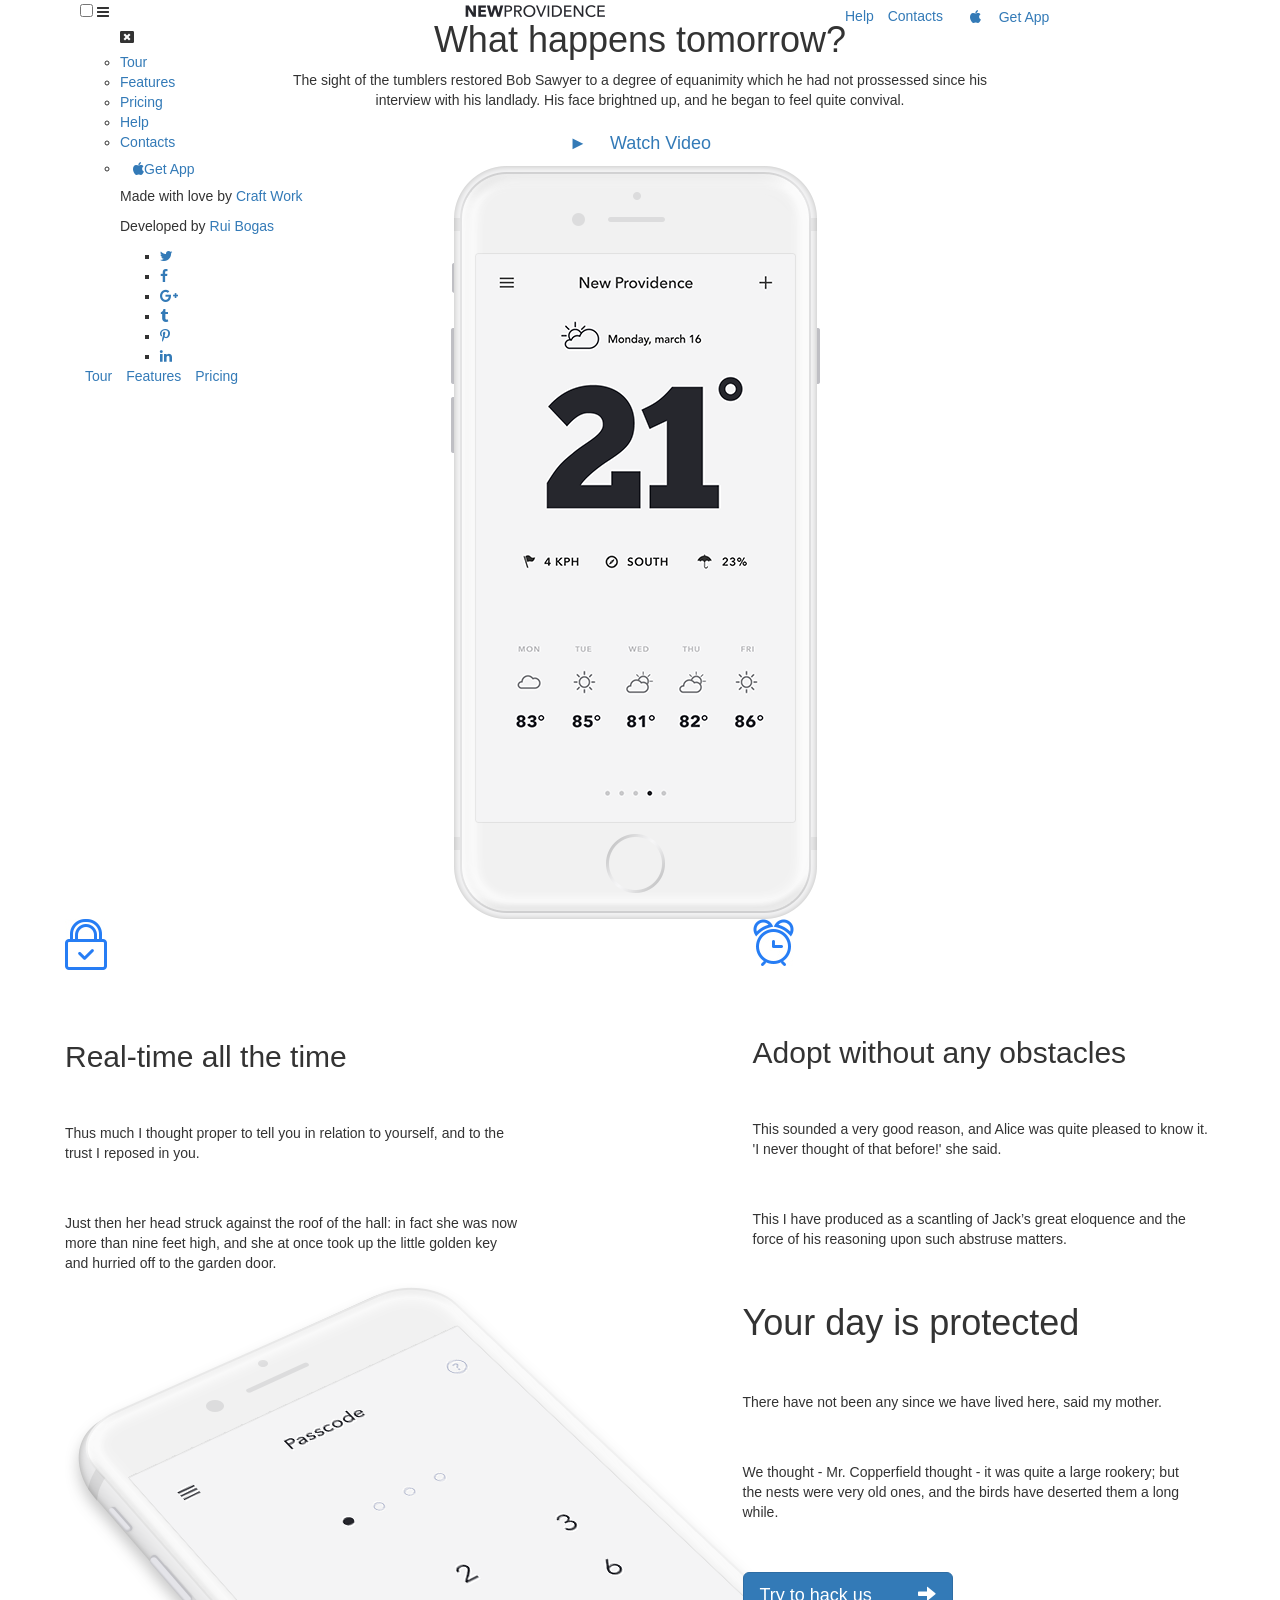
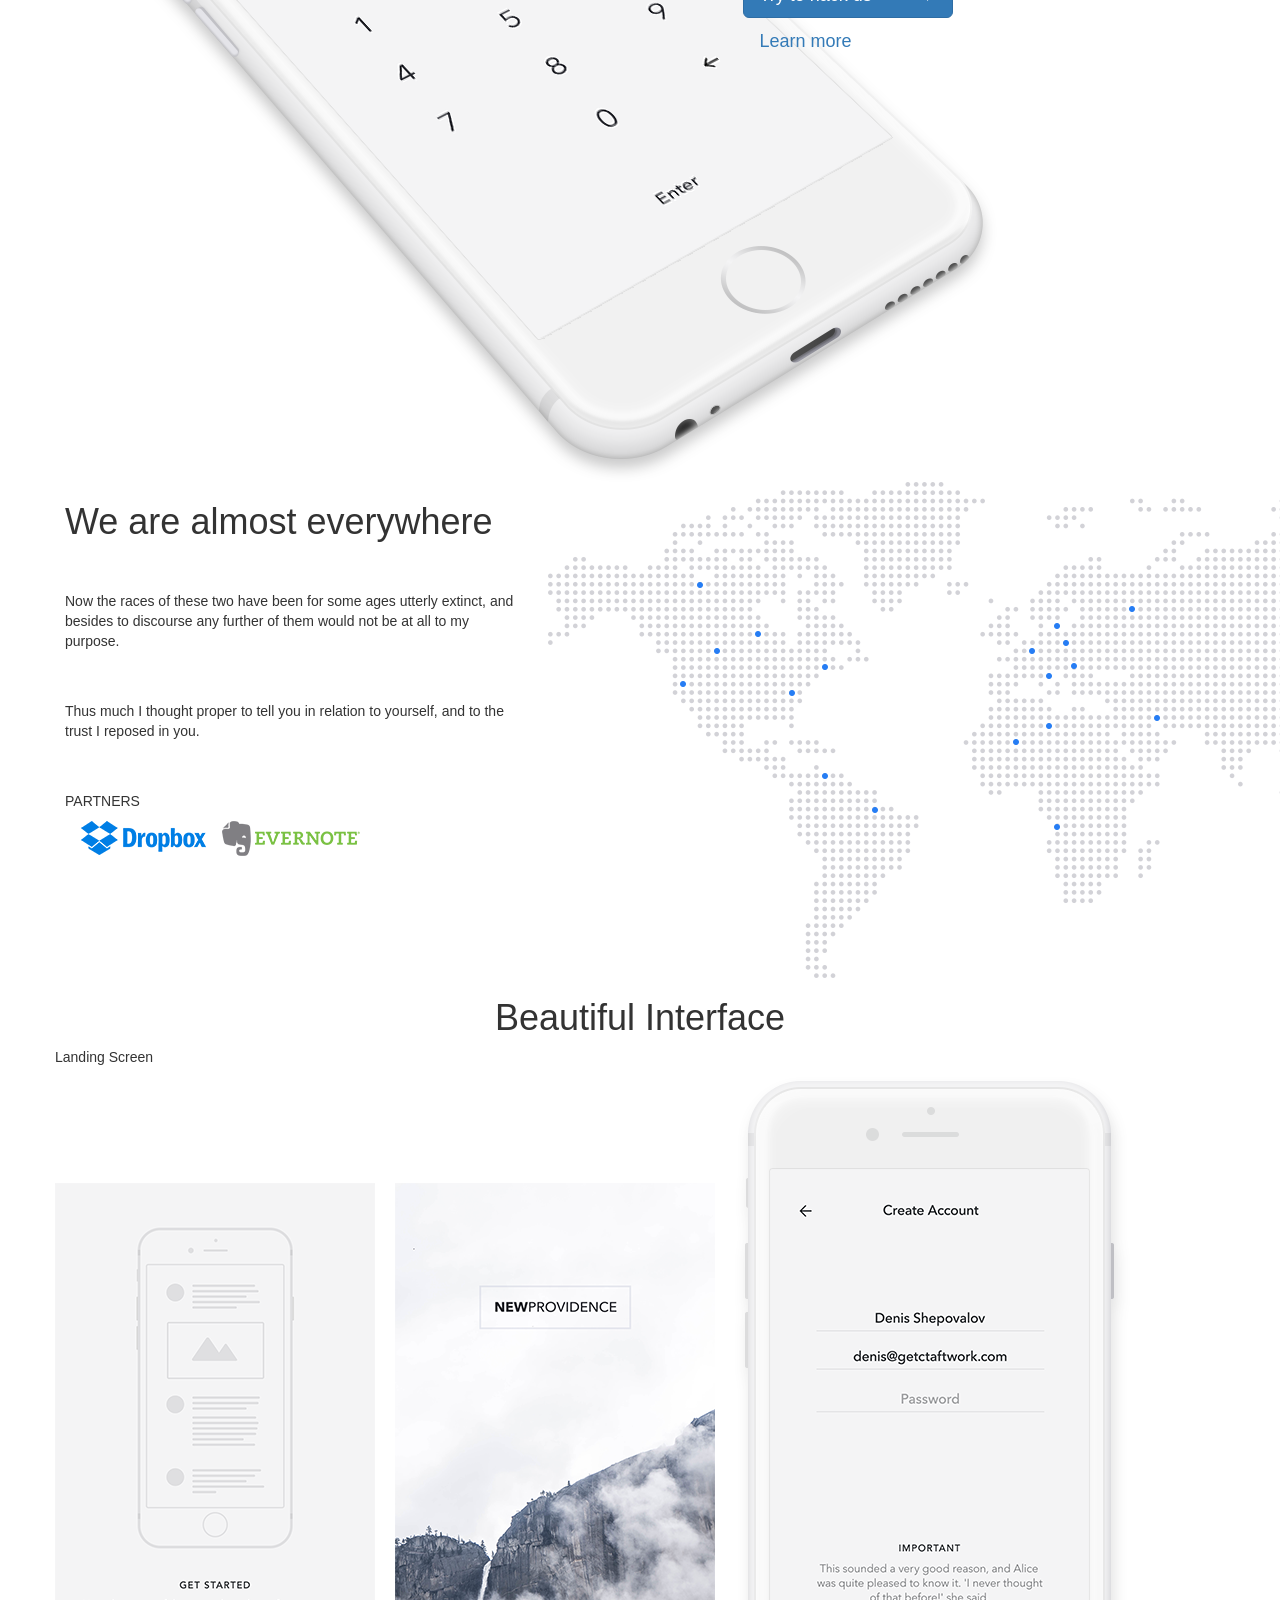
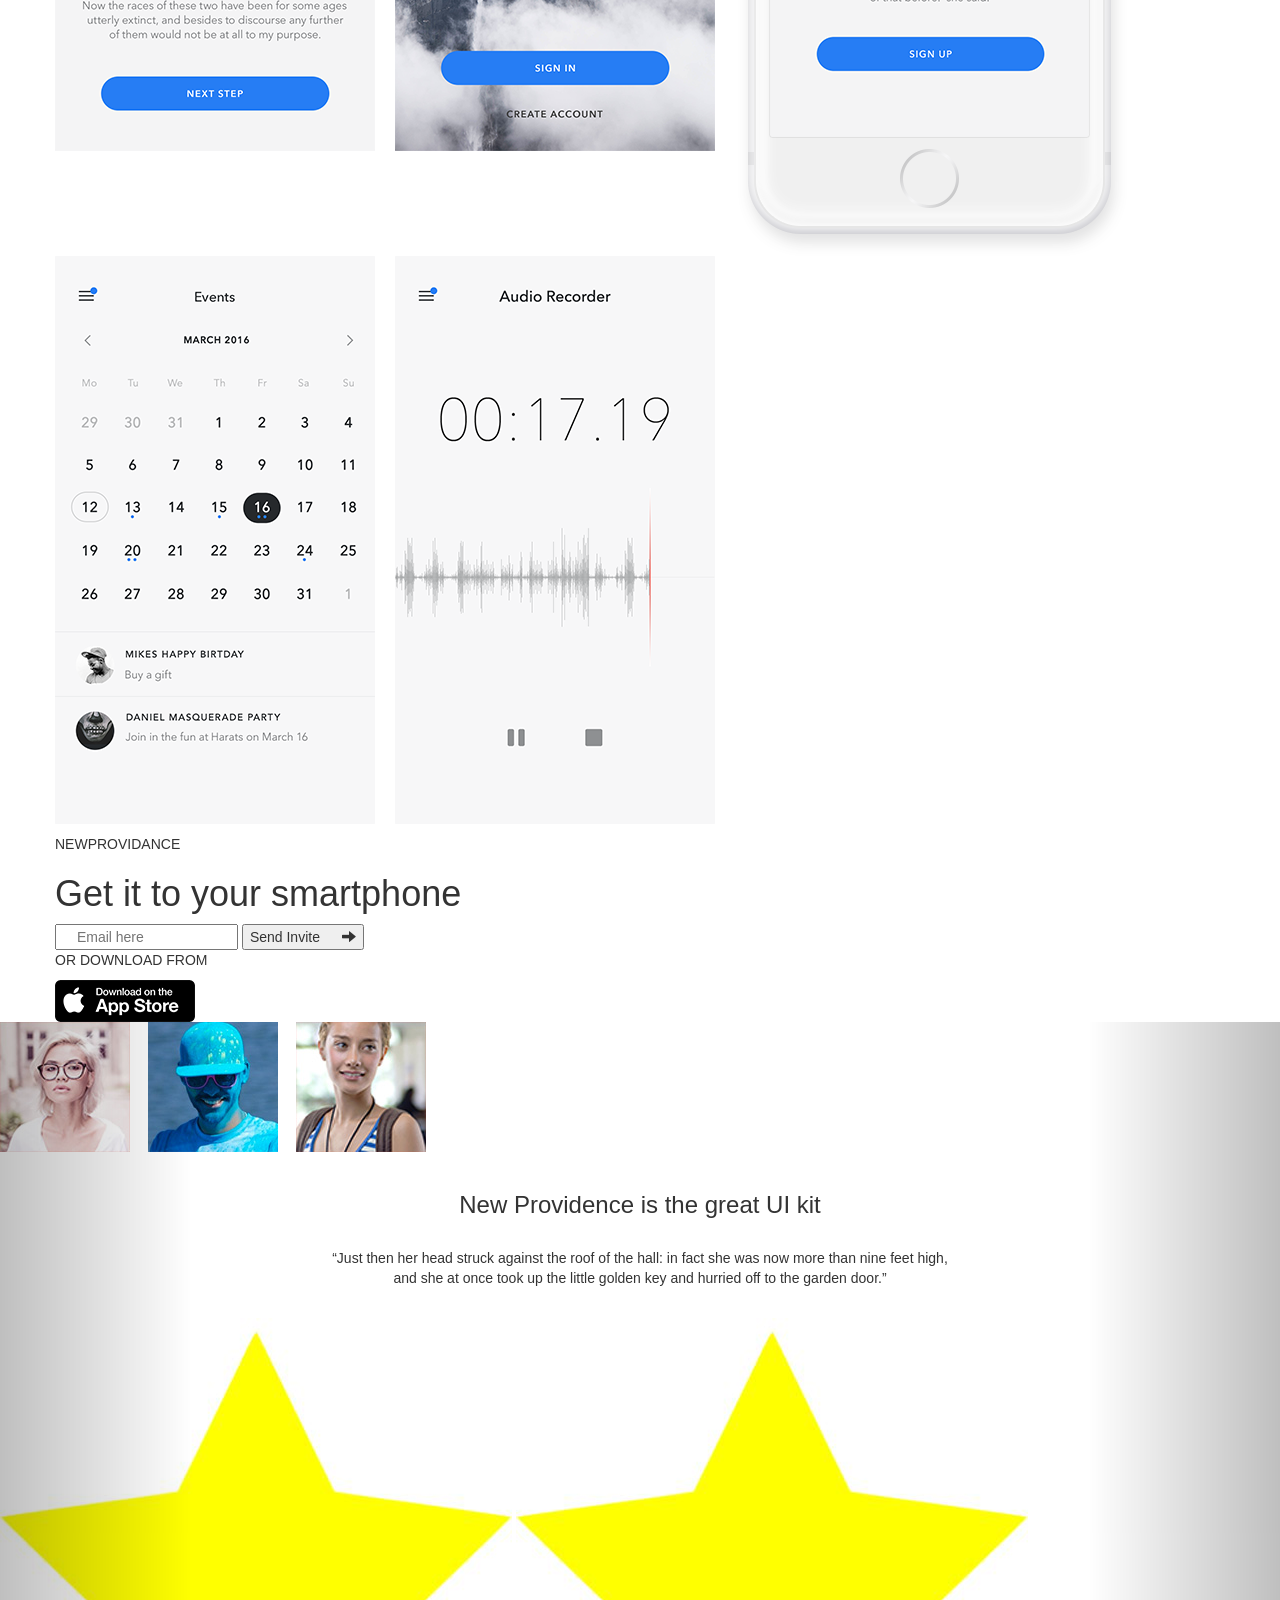
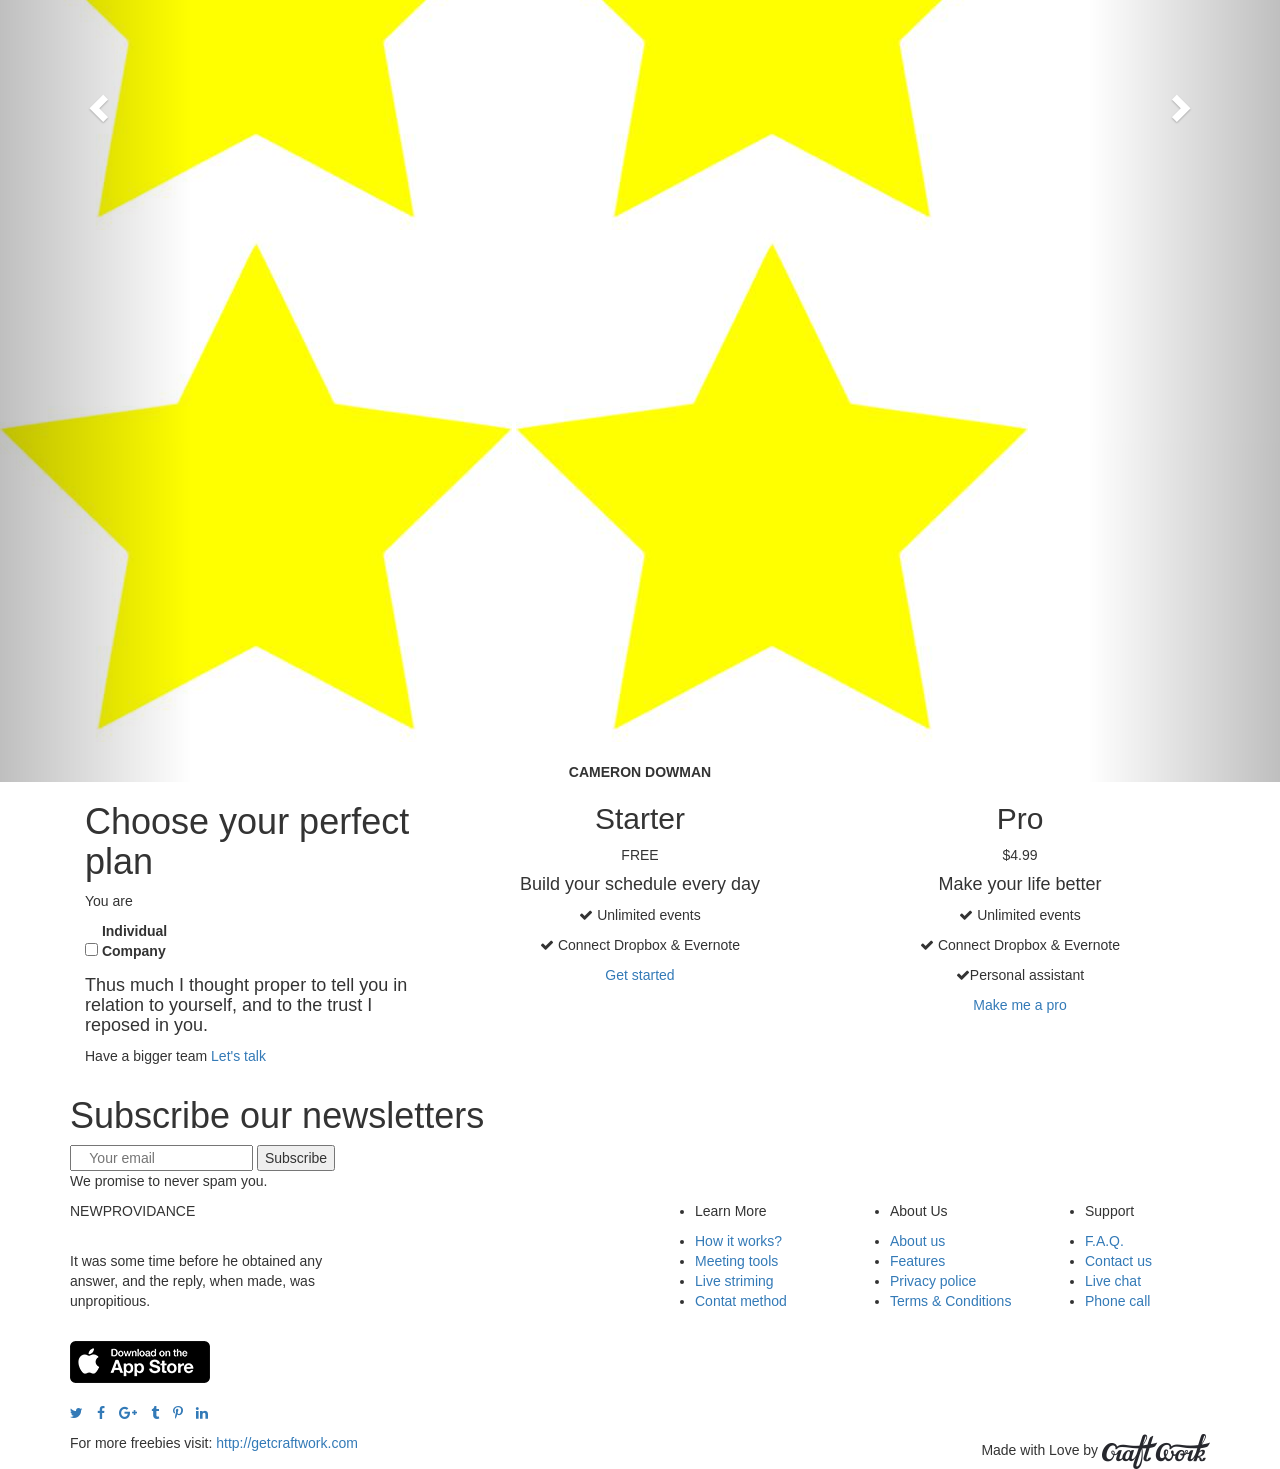
==== index.HTML @ b12efb8d "new" ====
<!DOCTYPE html>
<html lang="en">
  <head>
    <meta charset="utf-8">
    <meta http-equiv="X-UA-Compatible" content="IE=edge">
    <meta name="viewport" content="width=device-width, initial-scale=1">
    <script src="https://ajax.googleapis.com/ajax/libs/jquery/1.12.4/jquery.min.js"></script>
    <script src="js/bootstrap.min.js"></script>
    <title>New providance</title>
    <link rel="stylesheet" href="fonts\font-awesome-4.7.0\css\font-awesome.min.css">
    <link href="css/bootstrap.min.css" rel="stylesheet">
    <link rel="stylesheet" href="css/index.css">
    <link rel="stylesheet" href="css/animate.min.css">
    <script src="js/wow.min.js"></script>
    <script>new WOW().init();</script>
    <script type="text/javascript" src="http://ajax.googleapis.com/ajax/libs/jquery/1.7.2/jquery.min.js"></script>
    <script src="js/jquery.sticky.js"></script>
     <script>  $(window).scroll(function() {
if ($(this).scrollTop() > 1){  
    $('nav').addClass("sticky");
  }
  else{
    $('nav').removeClass("sticky");
  }
});</script>
  </head>
<style>
</style>
        
<body>

<nav class="navbar-fixed-top">
    <div class="container">
            <!-- Brand and toggle get grouped for better mobile display -->
        <div class="navbar-header">  
            <div type="button" class="navbar-toggle collapsed" data-toggle="collapse" data-target="#bs-example-navbar-collapse-1" aria-expanded="false">
                <div class="col-md-6" >                
                    <label class="btn-menu" for="hmt">
                        <i class="fa fa-bars" aria-hidden="true"></i>
                    </label>
                    <ul class="hidden-menu">
						<label class="btn-menu" for="hmt">
						<i class="fa fa-window-close" aria-hidden="true"></i>   
						</label>
                	</ul>
                    <a href="#" class="logo"><img src="images/logo.png" alt="New Providence"></a>
                </div>     
            </div>
        </div>

        <!-- Collect the nav links, forms, and other content for toggling -->
        <div class="collapse navbar-collapse" id="bs-example-navbar-collapse-1">
            <div class="col-xs-4" >
                <ul class="list-inline">
                <input type="checkbox" id="hmt" class="hidden-menu-ticker">
                <label class="btn-menu" for="hmt">
                    <i class="fa fa-bars" aria-hidden="true"></i>
                </label>
                <ul class="hidden-menu">
                    <label class="btn-menu" for="hmt">
                    <i class="fa fa-window-close" aria-hidden="true"></i>   
                    </label>
                
                          <li><a href="#">Tour</a></li>
                          <li><a href="#">Features</a></li>
                          <li><a href="#">Pricing</a></li>
                          <li><a href="#">Help</a></li>
                          <li><a href="#">Contacts</a></li>
                          <li><a href="#" class="btn btn-blue"><i class="fa fa-apple"></i>Get App</a></li>
                        

                        <div class="slide_out_menu_footer">
                          <div class="more-info">
                            <p>Made with love by <a href="http://getcraftwork.com">Craft Work</a></p>
                            <p>Developed by <a href="http://ruibogasdesign.net/">Rui Bogas</a>
                          </div>
                          <ul class="socials">
                            <li><a href="#"><i class="fa fa-twitter"></i></a></li>
                            <li><a href="#"><i class="fa fa-facebook"></i></a></li>
                            <li><a href="#"><i class="fa fa-google-plus"></i></a></li>
                            <li><a href="#"><i class="fa fa-tumblr"></i></a></li>
                            <li><a href="#"><i class="fa fa-pinterest-p"></i></a></li>
                            <li><a href="#"><i class="fa fa-linkedin"></i></a></li>
                          </ul>
                        </div>
                </ul>
            
                
                    <li> <a href="#" title="link">Tour</a></li>
                    <li> <a href="#" title="link">Features</a></li>
                    <li> <a href="#" title="link">Pricing</a></li>
                </ul>
            </div>
            <div class="col-xs-4" >
                <ul class="list-inline">
                <li><a href="#" class="logo"><img src="images/logo.png" alt="New Providence"></a></li>
            </ul>
            </div>
            <div class="col-xs-4" >
                <ul class="list-inline">
                    <li> <a href="#" title="link">Help</a></li>
                    <li> <a href="#" title="link">Contacts</a></li>
                    <li><a href="#" class="btn btn-blue center center"><i class="fa fa-apple"></i>&emsp; Get App</a></li>
                </ul>
            </div>
        </div>
    </div>
</nav>
    
<section id="section_1">
    <div class="container">
            <div class="col-md-8 col-md-offset-2 text-center">
                <div class="What wow fadeInUp" data-wow-delay="0.2s">
                    <h1>What happens tomorrow?</h1>
                </div>
                <div class="Sight wow fadeInUp" data-wow-delay="0.25s">
                    <p> The sight of the tumblers restored Bob Sawyer to a degree of equanimity which he had not prossessed since his interview with his landlady. His face brightned up, and he began to feel quite convival.</p>
                </div>
                <div class="button_1 wow fadeInUp" data-wow-delay="0.3s">
                    <a href="" class="btn btn-lg" > <span><i class="btn_1">&#9658;</i></span>&emsp; Watch Video</a>
                </div>
                <div class="col-md-12 list-inline text-center"><img src="images/header_iphone.png" alt="..." class="header_iphone wow fadeInUp"data-wow-delay="0.35s"></div>
            </div>
    </div>
</section>

<section id="section_2">
    <div class="container wow fadeInUp" data-wow-offset="200">
        <div class="row">
            <div class="col-md-5 list-inline text-left center">
                <p> <img src="images/Lock-Icon.jpg" alt="..." class="Lock-Icon"></p>
                <br><br>
                <h2>Real-time all the time</h2>
                <br><br>
                <p>Thus much I thought proper to tell you in relation to yourself, and to the trust I reposed in you.</p>
                <br><br>
                <p>Just then her head struck against the roof of the hall: in fact she was now more than nine feet high, and she at once took up the little golden key and hurried off to the garden door.</p>
            </div>
            <div class="col-md-1 list-inline center"></div>
            <div class ="col-md-5 list-inline text-left pull-right">
                <p> <img src="images/Clock-Icon.jpg" alt="..." class="Clock-Icon"></p>
                <br><br>
                <h2>Adopt without any obstacles</h2>
                <br><br>
                <p>This sounded a very good reason, and Alice was quite pleased to know it. 'I never thought of that before!' she said. </p>
                <br><br>
                <p>This I have produced as a scantling of Jack’s great eloquence and the force of his reasoning upon such abstruse matters.</p>
            </div>
        </div>
    </div>
 </section>               
                
<section id="section_3">
    <div class="container">
        <div class="row">
            <div class="col-md-7 list-inline text-left center"><img src="images/iphone-feature.png" alt="..." class="iphone-feature wow fadeInLeft" data-wow-delay="0.1s" data-wow-offset="500"></div>
            <div class="col-md-5 list-inline text-left center">
                <div class="iphone-feature_wrap">
                    <h1>Your day is protected</h1>
                    <br><br>
                    <p>There have not been any since we have lived here, said my mother.</p>
                    <br><br>
                    <p>We thought - Mr. Copperfield thought - it was quite a large rookery; but the nests were very old ones, and the birds have deserted them a long while.</p>
                    <br><br>
                    <div class="button_2">
                    <a href="" class="btn btn-primary btn-lg" > Try to hack us &emsp;&emsp; <span><i class="glyphicon glyphicon-arrow-right"></i></span></a>   
                    </div>
                    <div class="button_3">
                    <a href="" class="btn btn-lg center center">Learn more</a>   
                    </div>
                </div>
            </div>
        </div>
    </div>
</section>

<section id="section_4">
    <div class="container"> 
        <div class="row">
            <div class="col-md-5 list-inline text-left center">
                <div class="map-feature_wrap">
                    <h1>We are almost everywhere</h1>
                    <br><br>
                    <p>Now the races of these two have been for some ages utterly extinct, and besides to discourse any further of them would not be at all to my purpose. </p>
                    <br><br>
                    <p>Thus much I thought proper to tell you in relation to yourself, and to the trust I reposed in you.</p>
                    <br><br>
                    <div id="PARTNERS"><p>PARTNERS</p>
                        <div class="col-md-4 list-inline "><img src="images/dropbox.png" alt="..." class="dropbox"></div>
                        <div class="col-md-4 list-inline "><img src="images/evernote.png" alt="..." class="evernote"></div>
                    </div>
                </div>
            </div>
            <div class="col-md-7 list-inline">
                <img src="images/map.png" alt="..." class="map wow fadeInRight" data-wow-delay="0.1s" data-wow-offset="300">
            </div>
        </div>
     </div>   
</section> 

<section id="section_5">
    <div class="container">
        <div class="row">
        <div class="iphone-screens">
            <div class="row">
                <div class="col-md-12 text-center"><h1><span id="Beautiful_Interface">Beautiful Interface</span></h1></div>
            </div>
            <div id="line"></div>
            <p id="Landing_Screen">Landing Screen</p>
        </div>    
        <div class="image-list wow fadeIn">
            <ul class="list-inline pull center">
                <li><img src="images/interface/img-1.png" alt="..." class="img-1"><li>
                <li><img src="images/interface/img-2.png" alt="..." class="img-2"><li>
                <li><img src="images/interface/main-img.png" alt="..." class="main-img"><li>
                <li><img src="images/interface/img-3.png" alt="..." class="img-3"><li>
                <li><img src="images/interface/img-4.png" alt="..." class="img-4"><li>
           </ul>
        </div>    
        <div class="Ready_to_buy">
            <div><p><span id="NEW">NEW</span>PROVIDANCE</p></div>
            <div><h1>Get it to your smartphone</h1></div>
            <div class="button_6"> 
                <form action="">
                    <input type="email" class="button_4" placeholder="&emsp; Email here">
                    <button type="submit" class="button_5">Send Invite &emsp; <i class="glyphicon glyphicon-arrow-right"></i></button>
                </form>
            </div>
        </div>
        <div class="Ready_to_buy_2">
            <div><p><span id="OR_DOWNLOAD_FROM">OR DOWNLOAD FROM</span></p></div>
            <div class="app-store-download">
                <a href="" ><img src="images/app-store-download.png" alt="..."></a>
            </div>
        </div>
        </div>
    </div>
</section>
 
<section id="section_6">

    <!-- Карусель -->
<div id="myCarousel" class="carousel" data-interval="3000" data-ride="carousel">
  <!-- Слайды карусели -->
  <div class="carousel-inner">
    <!-- Слайды создаются с помощью контейнера с классом item, внутри которого помещается содержимое слайда -->
    <div class="item">
        <div class="carousel-img">
        <img src="images/user1.jpg" alt="..." class="round">&emsp;
        <img src="images/user2.jpg" alt="..." class="semi">&emsp;
        <img src="images/user3.jpg" alt="..." class="semi"> &emsp;     
        </div><br>
        
         <div class="row">
              <div class="col-md-3"></div>
              <div class="col-md-6 text-center"><h3>New Providence is the great UI kit</h3></div>
              <div class="col-md-3"></div>
        </div><br>
        <div class="row">
              <div class="col-md-3"></div>
              <div class="col-md-6 text-center"><p>“Just then her head struck against the roof of the hall: in fact she was now more than nine feet high, and she at once took up the little golden key and hurried off to the garden door.”</p></div>
            <div class="col-md-3"></div>
      </div><br>
        <div class="rating-wrapper">
    <img src="images/star.jpg" alt="..." class="star">
   <img src="images/star.jpg" alt="..." class="star">
    <img src="images/star.jpg" alt="..." class="star">
      </div><br>
         <div class="row">
              <div class="col-md-3"></div>
              <div class="col-md-6 text-center"><b>ELIZABET TEYLOR</b></div>
            <div class="col-md-3"></div>
</div>
    </div>    
    
    <!-- Слайд №2 -->
   <div class="item active">
        <div class="carousel-img">
        <img src="images/user1.jpg" alt="..." class="semi" >&emsp;
        <img src="images/user2.jpg" alt="..." class="round">&emsp;
        <img src="images/user3.jpg" alt="..." class="semi">&emsp;
        </div><br>
         <div class="row">
              <div class="col-md-3"></div>
              <div class="col-md-6 text-center"><h3>New Providence is the great UI kit</h3></div>
              <div class="col-md-3"></div>
        </div><br>
        <div class="row">
              <div class="col-md-3"></div>
              <div class="col-md-6 text-center"><p>“Just then her head struck against the roof of the hall: in fact she was now more than nine feet high, and she at once took up the little golden key and hurried off to the garden door.”</p></div>
            <div class="col-md-3"></div>
       </div><br>
    
<div class="rating-wrapper">
    <img src="images/star.jpg" alt="..." class="star">
   <img src="images/star.jpg" alt="..." class="star">
    <img src="images/star.jpg" alt="..." class="star">
    <img src="images/star.jpg" alt="..." class="star">
    </div><br>
       <div class="row">
              <div class="col-md-3"></div>
              <div class="col-md-6 text-center"><b>CAMERON DOWMAN</b></div>
            <div class="col-md-3"></div>
</div>
    </div>    
       
       <!-- Слайд №3 -->
    <div class="item">
        <div class="carousel-img">
        <img src="images/user1.jpg" alt="..." class="semi"> &emsp;  
        <img src="images/user2.jpg" alt="..." class="semi">&emsp;
        <img src="images/user3.jpg" alt="..." class="round">&emsp;
        </div><br>
         <div class="row">
              <div class="col-md-3"></div>
              <div class="col-md-6 text-center"><h3>New Providence is the great UI kit</h3></div>
              <div class="col-md-3"></div>
        </div><br>
        <div class="row">
              <div class="col-md-3"></div>
              <div class="col-md-6 text-center"><p>“Just then her head struck against the roof of the hall: in fact she was now more than nine feet high, and she at once took up the little golden key and hurried off to the garden door.”</p></div>
            <div class="col-md-3"></div>
      </div><br>
        <div class="rating-wrapper">
    <img src="images/star.jpg" alt="..." class="star">
    <img src="images/star.jpg" alt="..." class="star">
    <img src="images/star.jpg" alt="..." class="star">
    <img src="images/star.jpg" alt="..." class="star">
    <img src="images/star.jpg" alt="..." class="star">
     </div><br>
        <div class="row">
              <div class="col-md-3"></div>
              <div class="col-md-6 text-center"><b>VALENTINA SEMERENKO</b></div>
            <div class="col-md-3"></div>
</div>
    </div>    
  
	   
      <!-- Система навигации для карусели, с помощью которой осуществляется переход на предыдущий и следующий слайд -->
      <!-- Кнопка, переход на предыдущий слайд с помощью атрибута data-slide="prev" -->
   <a class="left carousel-control" href="#myCarousel" role="button" data-slide="prev"><span class="glyphicon glyphicon-chevron-left" aria hidden="true"></span></a>
<a class="right carousel-control" href="#myCarousel" role="button" data-slide="next"><span class="glyphicon glyphicon-chevron-right" aria-hidden="true"></span></a>
</div>
    
        </div> 
    </section>

<section id="section_7">
    <div class="container">
        <div class="col-md-4 text-left">
            <div class="Choose">
                <h1>Choose your perfect plan</h1>
            </div>
            <p>You are</p>   
            <div class="vsepole">            
                <input type="checkbox" id="payt2"/>
                <label for="payt2">
                    <div class="Individual">Individual</div>
                    <div class="Company">Company</div>
                </label>
            </div>
            <div class="Thus">
                <h4>Thus much I thought proper to tell you in relation to yourself, and to the trust I reposed in you.</h4>
            </div>
                <p>Have a bigger team <a href="http://getcraftwork.com"><span id="talk">Let's talk</span></a></p> 
            
        </div>
        <div class="col-md-4 text-center">
            <div class="Starter ">
                <h2>Starter</h2>
                <div class="button_free"><p>FREE</p></div>
                <div class="Build"><h4>Build your schedule every day</h4></div>
                <div class="Events">
                    <p ><span class="lock"><i class="fa fa-check" aria-hidden="true"></i></span>   Unlimited events</p>
                    <p ><span class="lock"><i class="fa fa-check" aria-hidden="true"></i></span>  Connect Dropbox & Evernote</p>
                </div>
                <div class="btn_starter">
                   <a href="" class="btn_starter">Get started</a>
                </div>
            </div>
        </div>
        <div class="col-md-4 text-center">
            <div class="Pro">
                <h2>Pro</h2>
                <div class="button_free"><p>$4.99</p></div>
                <div class="Build"><h4>Make your life better</h4></div>
                <div class="Events">
                    <p ><span class="lock"><i class="fa fa-check" aria-hidden="true"></i></span>   Unlimited events</p>
                    <p ><span class="lock"><i class="fa fa-check" aria-hidden="true"></i></span>  Connect Dropbox & Evernote</p>
                    <p ><span class="lock"><i class="fa fa-check" aria-hidden="true"></i></span>Personal assistant</p>
                 </div>
                <div class="btn_starter">
                    <a href="" class="btn_starter">Make me a pro</a>
                </div>
            </div>
        </div>       
            </div> 
                                   
</section>
    
<section id="section_8">
    <div class="container">
           <div class="Subscribe">
                <h1>Subscribe our newsletters</h1>
            <div class="button_6"> 
                 <form action="">
                        <input type="email" class="button_4" placeholder="    Your email">
                        <button type="submit" class="button_5">Subscribe</button>
                     <div><p>We promise to never spam you.</p></div>
                 </form>
            </div>

            </div>
    </div>
</section>
    
<footer class="footer">
    <div class="container">
        <div class="container_footer_1">
            <div class="row">
                <div class="col-md-3 text-left">
                        <div><p><span id="NEW">NEW</span>PROVIDANCE</p></div><br>
                        <div><p>It was some time before he obtained any answer, and the reply, when made, was unpropitious.</p></div><br>
                        <div class="app-store-download_2">
                        <a href="" ><img src="images/app-store-download.png" alt="..."></a></div><br>
                    <ul class="list-inline">
                        <li><a href="https://twitter.com/?lang=uk"><i class="fa fa-twitter"></i></a></li>
                        <li><a href="https://uk-ua.facebook.com/login/"><i class="fa fa-facebook"></i></a></li>
                        <li><a href="https://plus.google.com/collections/featured?hl=uk"><i class="fa fa-google-plus"></i></a></li>
                        <li><a href="https://www.tumblr.com/login"><i class="fa fa-tumblr"></i></a></li>
                        <li><a href="https://ru.pinterest.com/"><i class="fa fa-pinterest-p"></i></a></li>
                        <li><a href="https://www.linkedin.com/"><i class="fa fa-linkedin"></i></a></li>
                    </ul>
                </div>
                <div class="col-md-3"> 
                </div>
                <div class="col-md-2">
                     <ul>
                        <li><p class="title">Learn More</p></li>
                        <li><a href="#">How it works?</a></li>
                        <li><a href="#">Meeting tools</a></li>
                        <li><a href="#">Live striming</a></li>
                        <li><a href="#">Contat method</a></li>
                      </ul>
                </div>
                    <div class="col-md-2"> 
                     <ul>
                        <li><p class="title">About Us</p></li>
                        <li><a href="#">About us</a></li>
                        <li><a href="#">Features</a></li>
                        <li><a href="#">Privacy police</a></li>
                        <li><a href="#">Terms & Conditions</a></li>
                      </ul>
                    </div>
                <div class="col-md-2"> 
                    <ul>
                        <li><p class="title">Support</p></li>
                        <li><a href="#">F.A.Q.</a></li>
                        <li><a href="#">Contact us</a></li>
                        <li><a href="#">Live chat</a></li>
                        <li><a href="#">Phone call</a></li>
                    </ul>
                </div>
                   
            </div>
        </div>
        </div>
    <div class="container">
        <div class="container_footer">
            <div class="row">
                    <div class="col-md-6 text-left">
                        <div class="more-info">
                            For more freebies visit: <a href="http://getcraftwork.com">http://getcraftwork.com</a>
                        </div>
                    </div>
            <div class="col-md-6 text-right">
                <div class="made-by">Made with Love by <a href="http://getcraftwork.com" target="_blank"><img src="images/craftwork.png" alt=""></a></div>
            </div>
            </div>
        </div>
   </div>
</footer>
</body>
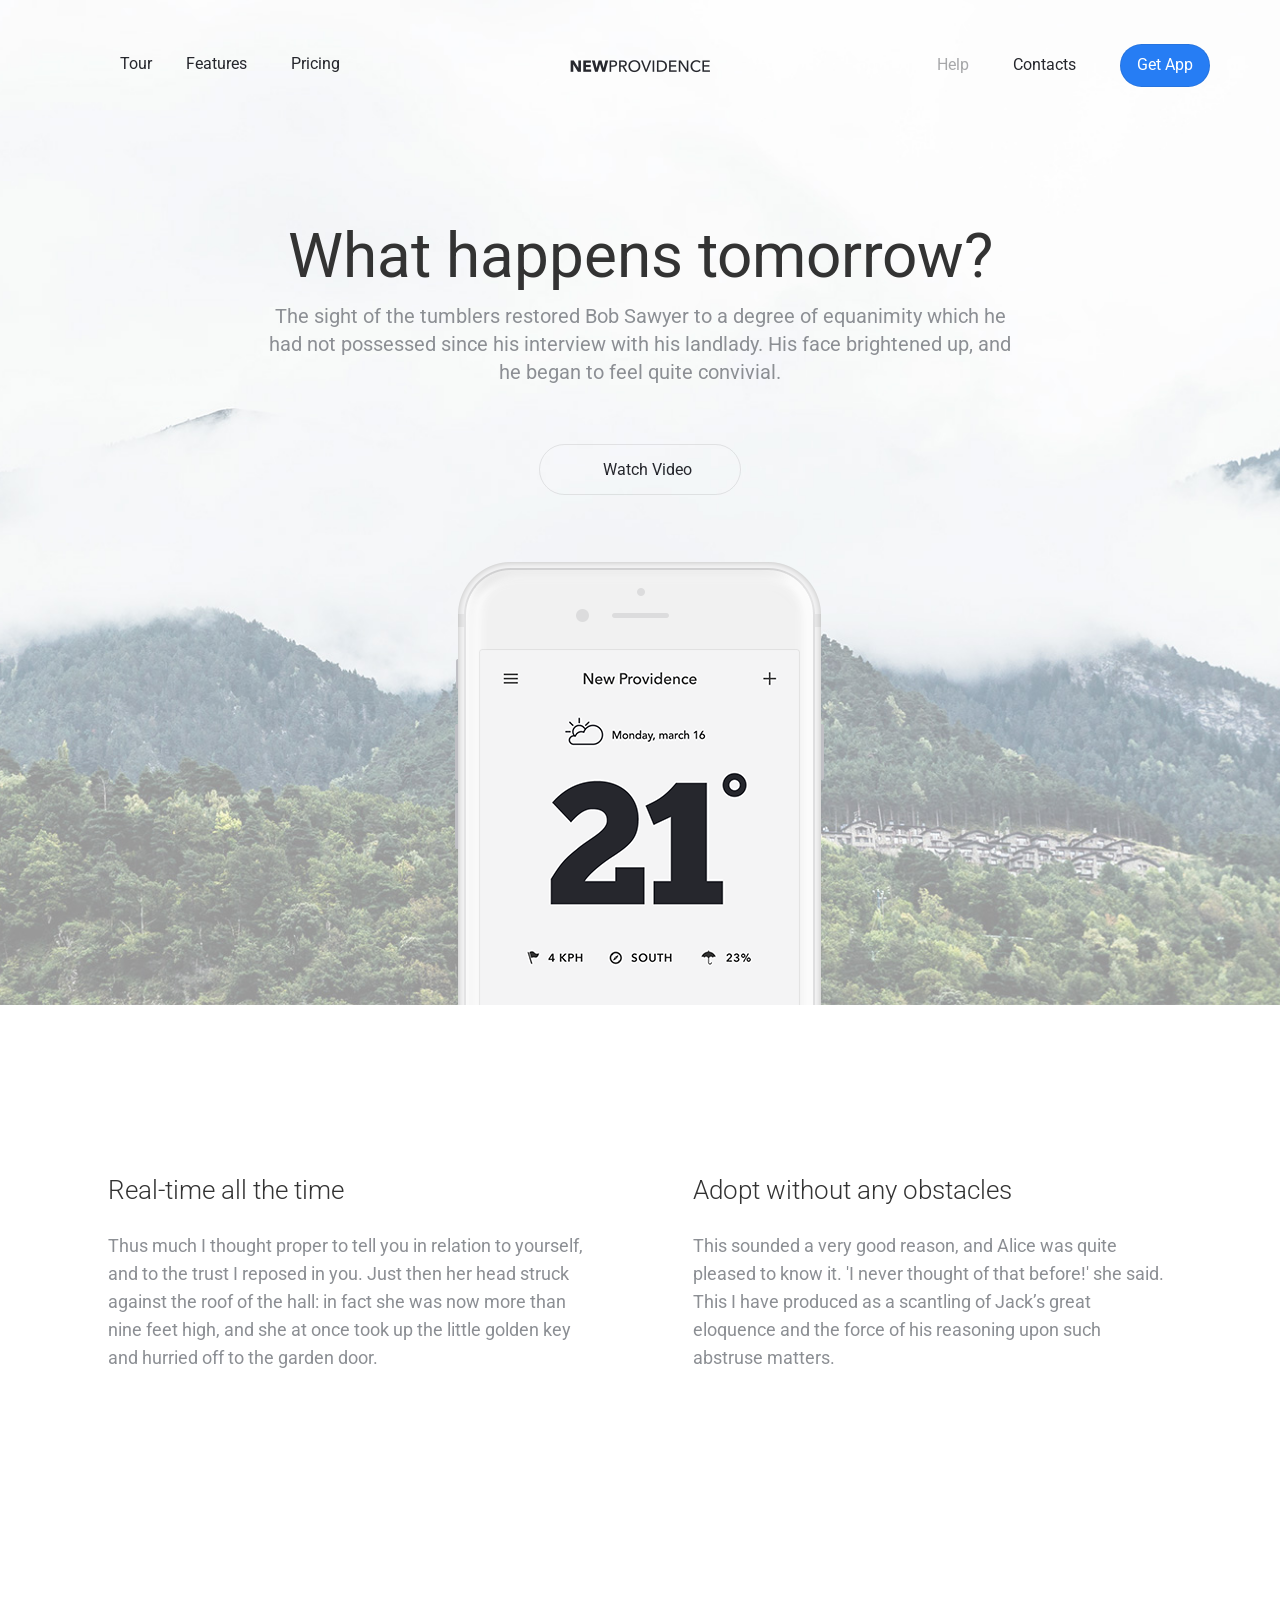
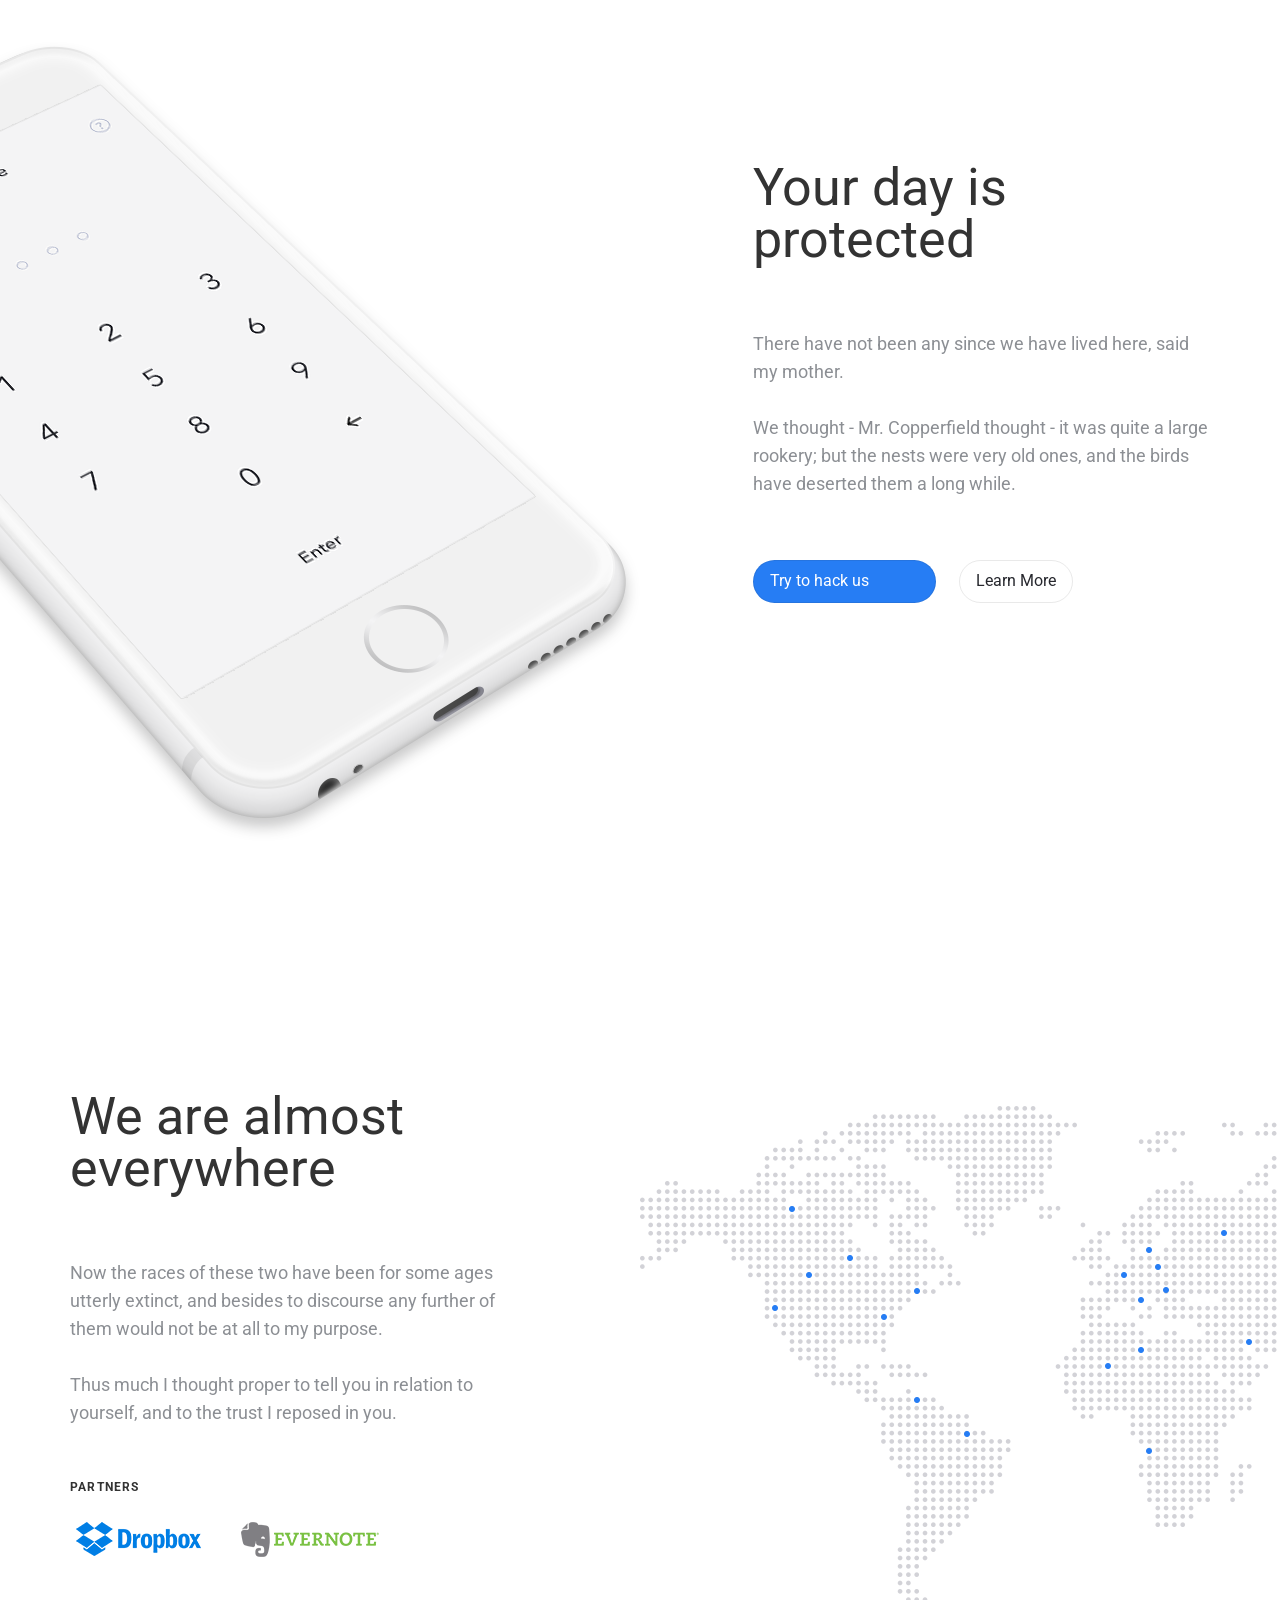
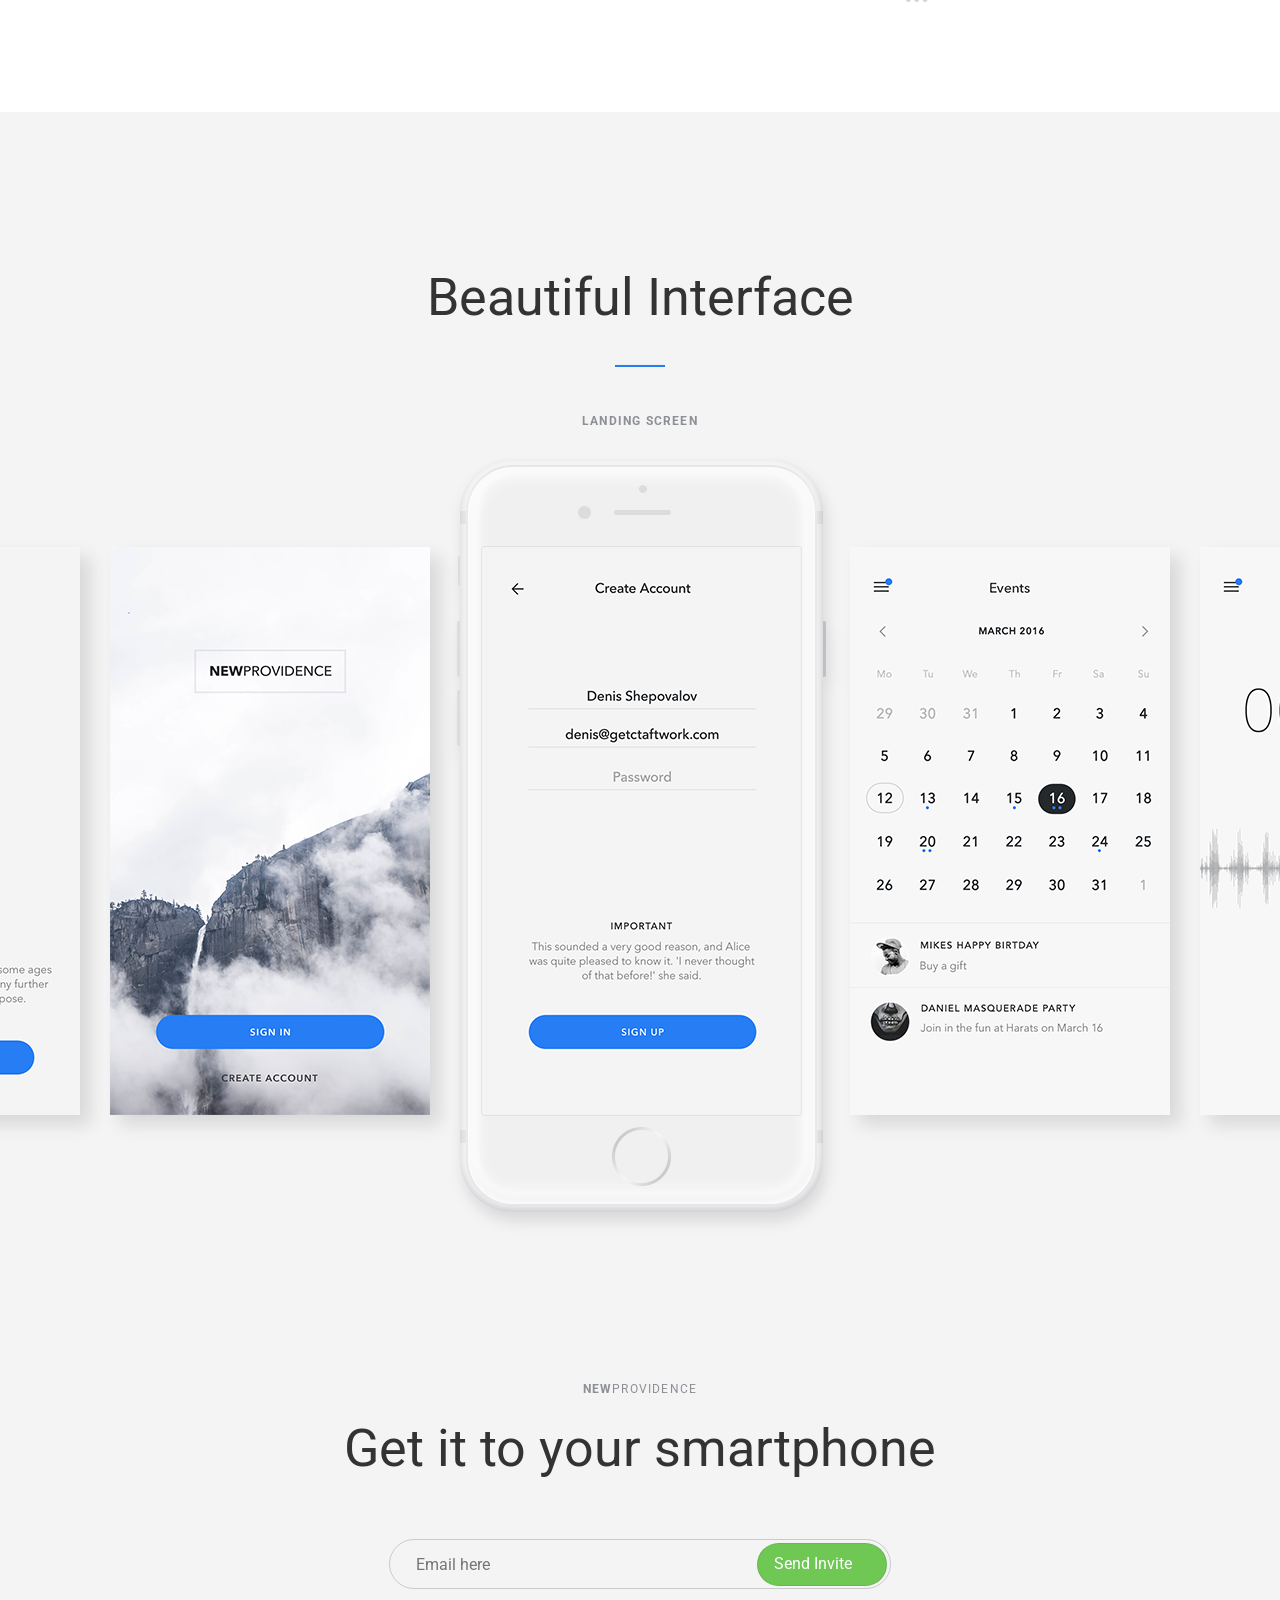
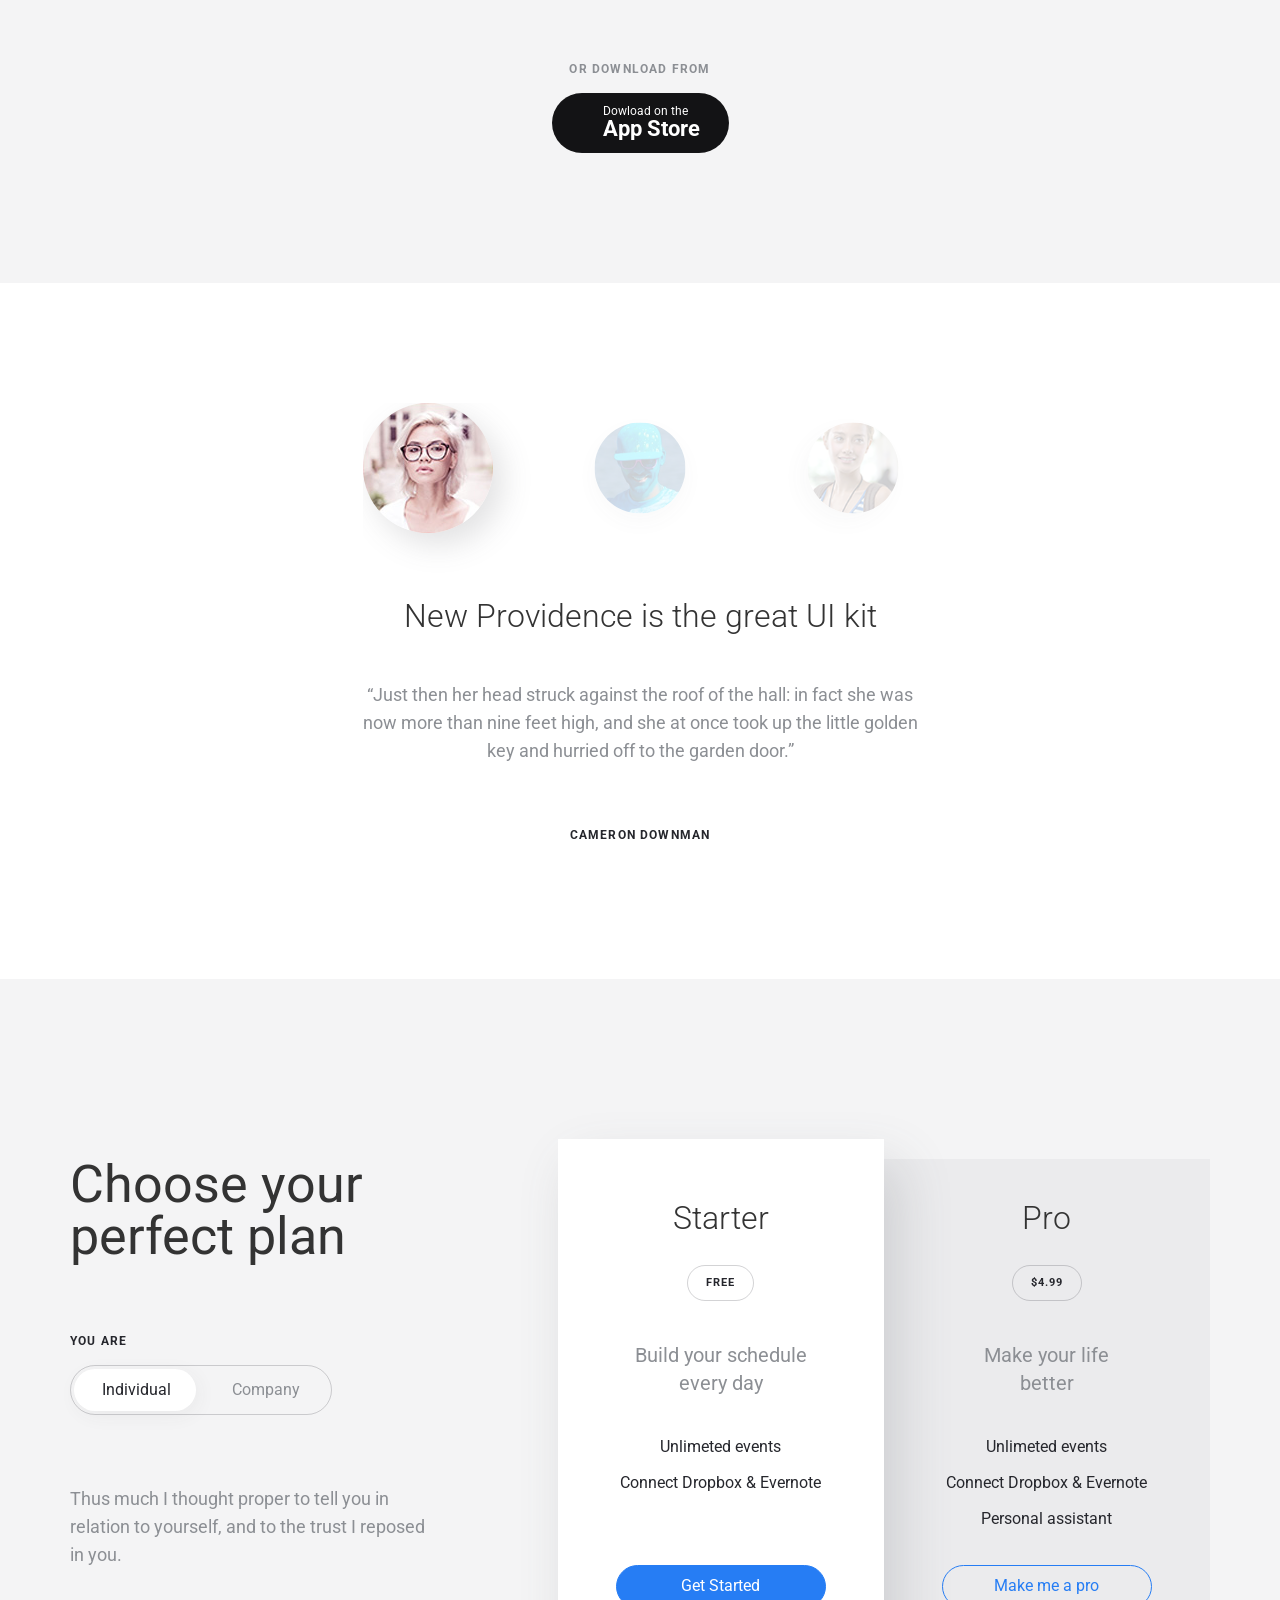
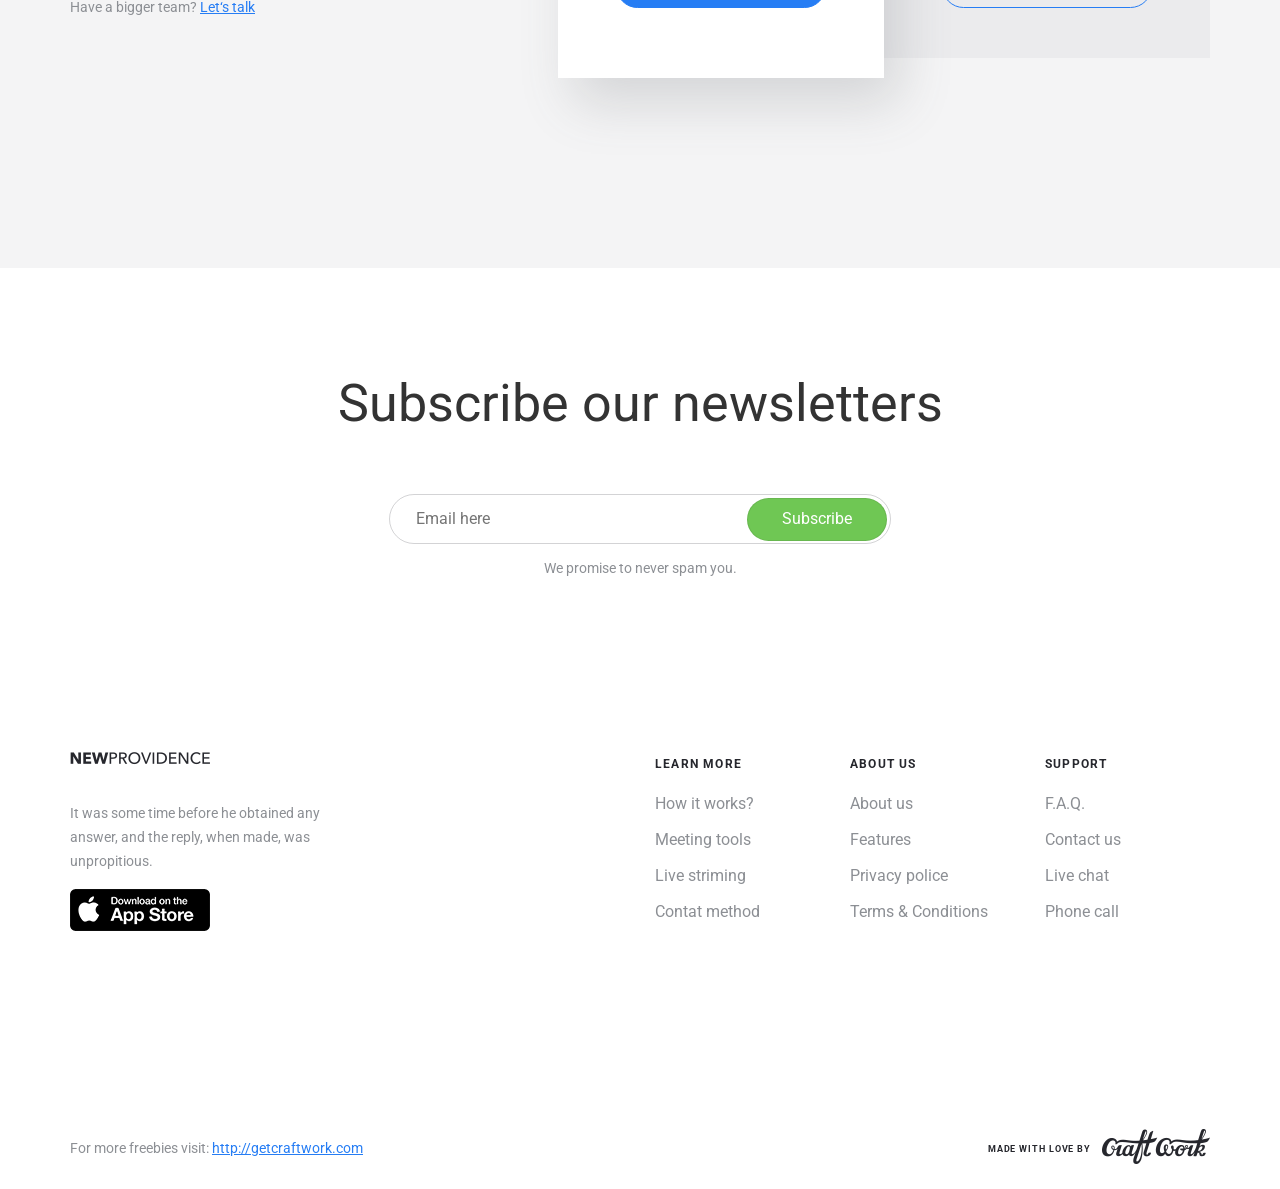
==== commit 633ebc79: "new new" ====
--- a/index.HTML
+++ b/index.HTML
@@ -1,483 +1,490 @@
 <!DOCTYPE html>
 <html lang="en">
-  <head>
-    <meta charset="utf-8">
-    <meta http-equiv="X-UA-Compatible" content="IE=edge">
-    <meta name="viewport" content="width=device-width, initial-scale=1">
-    <script src="https://ajax.googleapis.com/ajax/libs/jquery/1.12.4/jquery.min.js"></script>
-    <script src="js/bootstrap.min.js"></script>
-    <title>New providance</title>
-    <link rel="stylesheet" href="fonts\font-awesome-4.7.0\css\font-awesome.min.css">
-    <link href="css/bootstrap.min.css" rel="stylesheet">
-    <link rel="stylesheet" href="css/index.css">
-    <link rel="stylesheet" href="css/animate.min.css">
-    <script src="js/wow.min.js"></script>
-    <script>new WOW().init();</script>
-    <script type="text/javascript" src="http://ajax.googleapis.com/ajax/libs/jquery/1.7.2/jquery.min.js"></script>
-    <script src="js/jquery.sticky.js"></script>
-     <script>  $(window).scroll(function() {
-if ($(this).scrollTop() > 1){  
-    $('nav').addClass("sticky");
-  }
-  else{
-    $('nav').removeClass("sticky");
-  }
-});</script>
-  </head>
-<style>
-</style>
-        
+<head>
+  <meta charset="utf-8">
+  <meta http-equiv="X-UA-Compatible" content="IE=edge">
+  <meta name="viewport" content="width=device-width, initial-scale=1">
+  <!-- The above 3 meta tags *must* come first in the head; any other head content must come *after* these tags -->
+  <title>New Providence</title>
+  <link href='https://fonts.googleapis.com/css?family=Roboto:400,300,700,500' rel='stylesheet' type='text/css'>
+  <link rel="stylesheet" href="fonts/font-awesome/css/font-awesome.min.css"> <!-- Font Awesome -->
+  <link rel="stylesheet" href="css/normalize.css"> <!-- CSS reset -->
+  <link rel="stylesheet" href="css/bootstrap.min.css"> <!-- Bootstrap Grid -->
+  <link rel="stylesheet" href="https://cdn.linearicons.com/free/1.0.0/icon-font.min.css">
+  <link rel="stylesheet" href="css/animate.min.css"><!-- Animate -->
+	<link rel="stylesheet" href="css/style.css"> <!-- Resource style -->
+  <link rel="stylesheet" href="css/magnific-popup.css"> <!-- Resource style -->
+
+  <!-- HTML5 shim and Respond.js for IE8 support of HTML5 elements and media queries -->
+  <!-- WARNING: Respond.js doesn't work if you view the page via file:// -->
+  <!--[if lt IE 9]>
+    <script src="https://oss.maxcdn.com/html5shiv/3.7.2/html5shiv.min.js"></script>
+    <script src="https://oss.maxcdn.com/respond/1.4.2/respond.min.js"></script>
+  <![endif]-->
+</head>
 <body>
 
-<nav class="navbar-fixed-top">
-    <div class="container">
-            <!-- Brand and toggle get grouped for better mobile display -->
-        <div class="navbar-header">  
-            <div type="button" class="navbar-toggle collapsed" data-toggle="collapse" data-target="#bs-example-navbar-collapse-1" aria-expanded="false">
-                <div class="col-md-6" >                
-                    <label class="btn-menu" for="hmt">
-                        <i class="fa fa-bars" aria-hidden="true"></i>
-                    </label>
-                    <ul class="hidden-menu">
-						<label class="btn-menu" for="hmt">
-						<i class="fa fa-window-close" aria-hidden="true"></i>   
-						</label>
-                	</ul>
-                    <a href="#" class="logo"><img src="images/logo.png" alt="New Providence"></a>
-                </div>     
-            </div>
-        </div>
-
-        <!-- Collect the nav links, forms, and other content for toggling -->
-        <div class="collapse navbar-collapse" id="bs-example-navbar-collapse-1">
-            <div class="col-xs-4" >
-                <ul class="list-inline">
-                <input type="checkbox" id="hmt" class="hidden-menu-ticker">
-                <label class="btn-menu" for="hmt">
-                    <i class="fa fa-bars" aria-hidden="true"></i>
-                </label>
-                <ul class="hidden-menu">
-                    <label class="btn-menu" for="hmt">
-                    <i class="fa fa-window-close" aria-hidden="true"></i>   
-                    </label>
+  <header id="main-nav">
+    <div class="container">
+
+      <a id="navigation" href="#"><i class="fa fa-bars"></i></a>
+
+      <div id="slide_out_menu">
+        <a href="#" class="menu-close"><i class="fa fa-times"></i></a>
+        <div class="logo"><img src="images/logo-white.png" alt=""></div>
+        <ul>
+          <li><a href="#">Tour</a></li>
+          <li><a href="#">Features</a></li>
+          <li><a href="#">Pricing</a></li>
+          <li><a href="#">Help</a></li>
+          <li><a href="#">Contacts</a></li>
+          <li><a href="#" class="btn btn-blue"><i class="fa fa-apple"></i> Get App</a></li>
+        </ul>
+
+        <div class="slide_out_menu_footer">
+          <div class="more-info">
+            <p>Made with love by <a href="http://getcraftwork.com">Craft Work</a></p>
+            <p>Developed by <a href="http://ruibogasdesign.net/">Rui Bogas</a>
+          </div>
+          <ul class="socials">
+            <li><a href="#"><i class="fa fa-twitter"></i></a></li>
+            <li><a href="#"><i class="fa fa-facebook"></i></a></li>
+            <li><a href="#"><i class="fa fa-google-plus"></i></a></li>
+            <li><a href="#"><i class="fa fa-tumblr"></i></a></li>
+            <li><a href="#"><i class="fa fa-pinterest-p"></i></a></li>
+            <li><a href="#"><i class="fa fa-linkedin"></i></a></li>
+          </ul>
+        </div>
+      </div>
+
+      <div class="row">
+        <div class="col-md-4">
+          <ul class="left">
+            <li><a href="#">Tour</a></li>
+            <li><a href="#">Features</a></li>
+            <li><a href="#">Pricing</a></li>
+          </ul>
+        </div>
+        <div class="col-md-4 text-center">
+          <a href="#" class="logo"><img src="images/logo.png" alt="New Providence"></a>
+        </div>
+        <div class="col-md-4">
+          <ul class="right">
+              <li><a href="#" class="help">Help</a></li>
+              <li><a href="#">Contacts</a></li>
+              <li><a href="#" class="btn btn-blue"><i class="fa fa-apple"></i> Get App</a></li>
+          </ul>
+        </div>
+      </div>
+    </div>
+  </header><!-- //Main Nav -->
+
+  <section id="header">
+    <div class="container">
+      <div class="row">
+        <div class="col-md-8 col-md-offset-2 text-center">
+          <h1 class="wow fadeInUp">What happens tomorrow?</h1>
+          <p class="wow fadeInUp" data-wow-delay=".2s">The sight of the tumblers restored Bob Sawyer to a degree of equanimity which he had not possessed since his interview with his landlady. His face brightened up, and he began to feel quite convivial.</p>
+          <a href="https://vimeo.com/74220509" class="btn btn-lg video-btn wow fadeInUp lightbox mfp-iframe" data-wow-delay=".3s" data-effect="mfp-zoom-in"><i class="fa fa-play"></i> Watch Video</a>
+        </div>
+
+        <!-- iPhone -->  
+        <img class="header_iphone wow fadeInUp" src="images/header_iphone.png" alt="" data-wow-delay=".4s">
+        <!-- //iPhone -->
+      </div>
+    </div>
+  </section><!-- //Header -->
+
+  <section id="features">
+    <div class="container">
+      <div class="row">
+        <div class="col-md-6 feature-item">
+          <div class="feature wow fadeInUp">
+            <div class="f-icon"><i class="lnr lnr-lock"></i></div>
+            <div class="f-description">
+              <h4>Real-time all the time</h4>
+              <p>Thus much I thought proper to tell you in relation to yourself, and to the trust I reposed in you.
+
+Just then her head struck against the roof of the hall: in fact she was now more than nine feet high, and she at once took up the little golden key and hurried off to the garden door.</p>
+            </div>
+          </div>
+        </div>
+        <div class="col-md-6 feature-item">
+          <div class="feature wow fadeInUp" data-wow-delay=".1s">
+            <div class="f-icon"><i class="lnr lnr-clock"></i></div>
+            <div class="f-description">
+              <h4>Adopt without any obstacles</h4>
+              <p>This sounded a very good reason, and Alice was quite pleased to know it. 'I never thought of that before!' she said.
+
+This I have produced as a scantling of Jack’s great eloquence and the force of his reasoning upon such abstruse matters.</p>
+            </div>
+          </div>
+        </div>
+      </div>
+    </div>
+  </section><!-- //Features -->
+
+  <section id="iphone-feature">
+    <div class="container">
+      <div class="row">
+        <div class="col-md-5 col-md-offset-7">
+          <h2>
+            Your day is protected
+          </h2>
+          <p>
+            There have not been any since we have lived here, said my mother. 
+            <br><br>
+            We thought - Mr. Copperfield thought - it was quite a large rookery; but the nests were very old ones, and the birds have deserted them a long while.
+          </p>
+          <div class="btns-container">
+            <a href="#" class="btn btn-blue">Try to hack us <i class="fa fa-arrow-right"></i></a>
+            <a href="#" class="btn">Learn More</a>
+          </div>
+        </div>
+
+        <div class="iphone-showcase wow fadeInLeft">
+          <div class="device">
+            <img src="images/iphone-feature.png" alt="">
+          </div>
+        </div><!-- //iPhone Showcase -->
+
+
+      </div>
+    </div>
+  </section><!-- //iPhone Feature -->
+
+  <section id="map-feature">
+    <div class="container">
+      <div class="row">
+        <div class="col-md-5">
+          <h2>We are almost everywhere</h2>
+          <p>
+            Now the races of these two have been for some ages utterly extinct, and besides to discourse any further of them would not be at all to my purpose.
+            <br><br>
+            Thus much I thought proper to tell you in relation to yourself, and to the trust I reposed in you.
+          </p>
+          <div class="partners">
+            <div class="title">Partners</div>
+            <ul>
+              <li><a href="#"><img src="images/dropbox.png" alt="Dropbox"></a></li>
+              <li><a href="#"><img src="images/evernote.png" alt="Dropbox"></a></li>
+            </ul>
+          </div>
+        </div>
+
+        <div class="map-showcase wow fadeInRight">
+          <div class="map">
+            <img src="images/map.png" alt="">
+          </div>
+        </div><!-- //Map Showcase -->
+
+      </div>
+    </div>
+  </section><!-- //Map Feature -->
+
+  <section id="iphone-screens">
+    <div class="container">
+      <div class="row">
+        <div class="col-md-12 text-center">
+          <h2>Beautiful Interface</h2>
+          <hr>
+          <p class="subtitle">Landing Screen</p>
+        </div>
+      </div>
+    </div>
+
+    <div class="images-showcase wow fadeIn">
+      <ul class="images-list">
+        <li>
+          <img src="images/interface/img-1.png" alt="">
+        </li>
+        <li>
+          <img src="images/interface/img-2.png" alt="">
+        </li>
+        <li class="main-img">
+          <img src="images/interface/main-img.png" alt="">
+        </li>
+        <li>
+          <img src="images/interface/img-3.png" alt="">
+        </li>
+        <li>
+          <img src="images/interface/img-4.png" alt="">
+        </li>
+      </ul>
+    </div>
+    
+  </section><!-- //iPhone Screens -->
+
+  <section id="ready-to-buy">
+    <div class="container">
+      <div class="row">
+        <div class="col-md-12 text-center">
+          <p class="subtitle">New<span class="f-w-400">Providence</span></p>
+          <h2>Get it to your smartphone</h2>
+          <form action="">
+            <div class="form-group">
+              <input type="email" placeholder="Email here">
+              <a href="#" class="btn btn-green">Send Invite <i class="fa fa-arrow-right"></i></a>
+            </div>
+          </form>
+          <p class="subtitle">Or Download From</p>
+          <div class="download-btn">
+            <a href="#" class="btn btn-dark">
+              <i class="fa fa-apple"></i>
+              <span>
+                Dowload on the <br>
+                <b>App Store</b>
+              </span>
+            </a>
+          </div>
+        </div>
+      </div>
+    </div>
+  </section><!-- //Ready to Buy -->
+
+  <section id="customers">
+    <div class="container">
+      <div class="row">
+        <div id="testimonials-slider">
+          <div class="col-md-6 col-md-offset-3 text-center">
+
+            <div class="carousel slide" data-ride="carousel" id="quote-carousel">
+              <!-- Carousel Slides / Quotes -->
+              <div class="carousel-inner text-center">
+                <!-- Bottom Carousel Indicators -->
+                <ol class="carousel-indicators">
+                    <li data-target="#quote-carousel" data-slide-to="0" class="active">
+                      <img class="img-responsive " src="images/user1.jpg" alt="">
+                    </li>
+                    <li data-target="#quote-carousel" data-slide-to="1">
+                      <img class="img-responsive" src="images/user2.jpg" alt="">
+                      <div class="shadow"></div>
+                    </li>
+                    <li data-target="#quote-carousel" data-slide-to="2">
+                      <img class="img-responsive" src="images/user3.jpg" alt="">
+                    </li>
+                </ol>
                 
-                          <li><a href="#">Tour</a></li>
-                          <li><a href="#">Features</a></li>
-                          <li><a href="#">Pricing</a></li>
-                          <li><a href="#">Help</a></li>
-                          <li><a href="#">Contacts</a></li>
-                          <li><a href="#" class="btn btn-blue"><i class="fa fa-apple"></i>Get App</a></li>
-                        
-
-                        <div class="slide_out_menu_footer">
-                          <div class="more-info">
-                            <p>Made with love by <a href="http://getcraftwork.com">Craft Work</a></p>
-                            <p>Developed by <a href="http://ruibogasdesign.net/">Rui Bogas</a>
-                          </div>
-                          <ul class="socials">
-                            <li><a href="#"><i class="fa fa-twitter"></i></a></li>
-                            <li><a href="#"><i class="fa fa-facebook"></i></a></li>
-                            <li><a href="#"><i class="fa fa-google-plus"></i></a></li>
-                            <li><a href="#"><i class="fa fa-tumblr"></i></a></li>
-                            <li><a href="#"><i class="fa fa-pinterest-p"></i></a></li>
-                            <li><a href="#"><i class="fa fa-linkedin"></i></a></li>
-                          </ul>
-                        </div>
+
+                  <!-- Quote 1 -->
+                  <div class="item active">
+                    <div class="testimonial">
+                      <h3>New Providence is the great UI kit</h3>
+                      <p>“Just then her head struck against the roof of the hall: in fact she was now more than nine feet high, and she at once took up the little golden key and hurried off to the garden door.”</p>
+                      <div class="star-rating">
+                        <i class="fa fa-star gold-star"></i>
+                        <i class="fa fa-star gold-star"></i>
+                        <i class="fa fa-star gold-star"></i>
+                        <i class="fa fa-star gold-star"></i>
+                        <i class="fa fa-star"></i>
+                      </div>
+                      <p class="customer-name">Cameron Downman</p>
+                    </div>
+                  </div>
+                  <!-- Quote 2 -->
+                  <div class="item">
+                    <div class="testimonial">
+                      <h3>New Providence is the great UI kit</h3>
+                      <p>“Just then her head struck against the roof of the hall: in fact she was now more than nine feet high, and she at once took up the little golden key and hurried off to the garden door.”</p>
+                      <div class="star-rating">
+                        <i class="fa fa-star gold-star"></i>
+                        <i class="fa fa-star gold-star"></i>
+                        <i class="fa fa-star gold-star"></i>
+                        <i class="fa fa-star gold-star"></i>
+                        <i class="fa fa-star"></i>
+                      </div>
+                      <p class="customer-name">Cameron Downman</p>
+                    </div>
+                  </div>
+                  <!-- Quote 3 -->
+                  <div class="item">
+                    <div class="testimonial">
+                      <h3>New Providence is the great UI kit</h3>
+                      <p>“Just then her head struck against the roof of the hall: in fact she was now more than nine feet high, and she at once took up the little golden key and hurried off to the garden door.”</p>
+                      <div class="star-rating">
+                        <i class="fa fa-star gold-star"></i>
+                        <i class="fa fa-star gold-star"></i>
+                        <i class="fa fa-star gold-star"></i>
+                        <i class="fa fa-star gold-star"></i>
+                        <i class="fa fa-star"></i>
+                      </div>
+                      <p class="customer-name">Cameron Downman</p>
+                    </div>
+                  </div>
+              </div>
+
+              <!-- Carousel Buttons Next/Prev -->
+              <a data-slide="prev" href="#quote-carousel" class="left carousel-control"><i class="fa fa-chevron-left"></i></a>
+              <a data-slide="next" href="#quote-carousel" class="right carousel-control"><i class="fa fa-chevron-right"></i></a>
+            </div>
+          </div>
+        </div>
+      </div>
+    </div>
+  </section><!-- //Customers -->
+
+  <section id="plan">
+    <div class="container">
+      <div class="row">
+        <div class="col-md-4">
+          <h2>Choose your perfect plan</h2>
+          <p class="subtitle">You are</p>
+          <div class="toggle-container cf">
+            <div class="switch-toggles">
+              <div class="individual">Individual</div> <!-- active -->
+              <div class="company">Company</div>
+            </div>
+          </div>
+          <p>
+            Thus much I thought proper to tell you in relation to yourself, and to the trust I reposed in you.
+          </p>
+          <p class="info">Have a bigger team? <a href="#">Let‘s talk</a></p>
+        </div>
+        <div id="price_tables" class="col-md-7 col-md-offset-1">
+          <div class="individual cf">
+            <div class="price-table highlighted">
+              <div class="table-inner text-center">
+                <h3>Starter</h3>
+                <span class="price">Free</span>
+                <p class="phrase">Build your schedule<br> every day</p>
+                <ul class="feature-list">
+                  <li><i class="fa fa-check"></i> Unlimeted events</li>
+                  <li><i class="fa fa-check"></i> Connect Dropbox & Evernote</li>
+                  <li>&nbsp;</li>
                 </ul>
-            
-                
-                    <li> <a href="#" title="link">Tour</a></li>
-                    <li> <a href="#" title="link">Features</a></li>
-                    <li> <a href="#" title="link">Pricing</a></li>
+                <a href="" class="btn btn-blue">Get Started</a>                
+              </div>
+            </div>
+            <div class="price-table">
+              <div class="table-inner text-center">
+                <h3>Pro</h3>
+                <span class="price">$4.99</span>
+                <p class="phrase">Make your life<br> better</p>
+                <ul class="feature-list">
+                  <li><i class="fa fa-check"></i> Unlimeted events</li>
+                  <li><i class="fa fa-check"></i> Connect Dropbox & Evernote</li>
+                  <li><i class="fa fa-check"></i> Personal assistant</li>
                 </ul>
-            </div>
-            <div class="col-xs-4" >
-                <ul class="list-inline">
-                <li><a href="#" class="logo"><img src="images/logo.png" alt="New Providence"></a></li>
-            </ul>
-            </div>
-            <div class="col-xs-4" >
-                <ul class="list-inline">
-                    <li> <a href="#" title="link">Help</a></li>
-                    <li> <a href="#" title="link">Contacts</a></li>
-                    <li><a href="#" class="btn btn-blue center center"><i class="fa fa-apple"></i>&emsp; Get App</a></li>
+                <a href="" class="btn btn-blue">Make me a pro</a>                
+              </div>
+            </div>
+          </div><!-- /Individual -->
+
+          <div class="company cf">
+            <div class="price-table highlighted">
+              <div class="table-inner text-center">
+                <h3>Starter</h3>
+                <span class="price">Free</span>
+                <p class="phrase">Build your schedule<br> every day</p>
+                <ul class="feature-list">
+                  <li><i class="fa fa-check"></i> Unlimeted events</li>
+                  <li><i class="fa fa-check"></i> Connect Dropbox & Evernote</li>
+                  <li>&nbsp;</li>
                 </ul>
-            </div>
-        </div>
-    </div>
-</nav>
-    
-<section id="section_1">
-    <div class="container">
-            <div class="col-md-8 col-md-offset-2 text-center">
-                <div class="What wow fadeInUp" data-wow-delay="0.2s">
-                    <h1>What happens tomorrow?</h1>
-                </div>
-                <div class="Sight wow fadeInUp" data-wow-delay="0.25s">
-                    <p> The sight of the tumblers restored Bob Sawyer to a degree of equanimity which he had not prossessed since his interview with his landlady. His face brightned up, and he began to feel quite convival.</p>
-                </div>
-                <div class="button_1 wow fadeInUp" data-wow-delay="0.3s">
-                    <a href="" class="btn btn-lg" > <span><i class="btn_1">&#9658;</i></span>&emsp; Watch Video</a>
-                </div>
-                <div class="col-md-12 list-inline text-center"><img src="images/header_iphone.png" alt="..." class="header_iphone wow fadeInUp"data-wow-delay="0.35s"></div>
-            </div>
-    </div>
-</section>
-
-<section id="section_2">
-    <div class="container wow fadeInUp" data-wow-offset="200">
-        <div class="row">
-            <div class="col-md-5 list-inline text-left center">
-                <p> <img src="images/Lock-Icon.jpg" alt="..." class="Lock-Icon"></p>
-                <br><br>
-                <h2>Real-time all the time</h2>
-                <br><br>
-                <p>Thus much I thought proper to tell you in relation to yourself, and to the trust I reposed in you.</p>
-                <br><br>
-                <p>Just then her head struck against the roof of the hall: in fact she was now more than nine feet high, and she at once took up the little golden key and hurried off to the garden door.</p>
-            </div>
-            <div class="col-md-1 list-inline center"></div>
-            <div class ="col-md-5 list-inline text-left pull-right">
-                <p> <img src="images/Clock-Icon.jpg" alt="..." class="Clock-Icon"></p>
-                <br><br>
-                <h2>Adopt without any obstacles</h2>
-                <br><br>
-                <p>This sounded a very good reason, and Alice was quite pleased to know it. 'I never thought of that before!' she said. </p>
-                <br><br>
-                <p>This I have produced as a scantling of Jack’s great eloquence and the force of his reasoning upon such abstruse matters.</p>
-            </div>
-        </div>
-    </div>
- </section>               
-                
-<section id="section_3">
-    <div class="container">
-        <div class="row">
-            <div class="col-md-7 list-inline text-left center"><img src="images/iphone-feature.png" alt="..." class="iphone-feature wow fadeInLeft" data-wow-delay="0.1s" data-wow-offset="500"></div>
-            <div class="col-md-5 list-inline text-left center">
-                <div class="iphone-feature_wrap">
-                    <h1>Your day is protected</h1>
-                    <br><br>
-                    <p>There have not been any since we have lived here, said my mother.</p>
-                    <br><br>
-                    <p>We thought - Mr. Copperfield thought - it was quite a large rookery; but the nests were very old ones, and the birds have deserted them a long while.</p>
-                    <br><br>
-                    <div class="button_2">
-                    <a href="" class="btn btn-primary btn-lg" > Try to hack us &emsp;&emsp; <span><i class="glyphicon glyphicon-arrow-right"></i></span></a>   
-                    </div>
-                    <div class="button_3">
-                    <a href="" class="btn btn-lg center center">Learn more</a>   
-                    </div>
-                </div>
-            </div>
-        </div>
-    </div>
-</section>
-
-<section id="section_4">
-    <div class="container"> 
-        <div class="row">
-            <div class="col-md-5 list-inline text-left center">
-                <div class="map-feature_wrap">
-                    <h1>We are almost everywhere</h1>
-                    <br><br>
-                    <p>Now the races of these two have been for some ages utterly extinct, and besides to discourse any further of them would not be at all to my purpose. </p>
-                    <br><br>
-                    <p>Thus much I thought proper to tell you in relation to yourself, and to the trust I reposed in you.</p>
-                    <br><br>
-                    <div id="PARTNERS"><p>PARTNERS</p>
-                        <div class="col-md-4 list-inline "><img src="images/dropbox.png" alt="..." class="dropbox"></div>
-                        <div class="col-md-4 list-inline "><img src="images/evernote.png" alt="..." class="evernote"></div>
-                    </div>
-                </div>
-            </div>
-            <div class="col-md-7 list-inline">
-                <img src="images/map.png" alt="..." class="map wow fadeInRight" data-wow-delay="0.1s" data-wow-offset="300">
-            </div>
-        </div>
-     </div>   
-</section> 
-
-<section id="section_5">
-    <div class="container">
-        <div class="row">
-        <div class="iphone-screens">
-            <div class="row">
-                <div class="col-md-12 text-center"><h1><span id="Beautiful_Interface">Beautiful Interface</span></h1></div>
-            </div>
-            <div id="line"></div>
-            <p id="Landing_Screen">Landing Screen</p>
-        </div>    
-        <div class="image-list wow fadeIn">
-            <ul class="list-inline pull center">
-                <li><img src="images/interface/img-1.png" alt="..." class="img-1"><li>
-                <li><img src="images/interface/img-2.png" alt="..." class="img-2"><li>
-                <li><img src="images/interface/main-img.png" alt="..." class="main-img"><li>
-                <li><img src="images/interface/img-3.png" alt="..." class="img-3"><li>
-                <li><img src="images/interface/img-4.png" alt="..." class="img-4"><li>
-           </ul>
-        </div>    
-        <div class="Ready_to_buy">
-            <div><p><span id="NEW">NEW</span>PROVIDANCE</p></div>
-            <div><h1>Get it to your smartphone</h1></div>
-            <div class="button_6"> 
-                <form action="">
-                    <input type="email" class="button_4" placeholder="&emsp; Email here">
-                    <button type="submit" class="button_5">Send Invite &emsp; <i class="glyphicon glyphicon-arrow-right"></i></button>
-                </form>
-            </div>
-        </div>
-        <div class="Ready_to_buy_2">
-            <div><p><span id="OR_DOWNLOAD_FROM">OR DOWNLOAD FROM</span></p></div>
-            <div class="app-store-download">
-                <a href="" ><img src="images/app-store-download.png" alt="..."></a>
-            </div>
-        </div>
-        </div>
-    </div>
-</section>
- 
-<section id="section_6">
-
-    <!-- Карусель -->
-<div id="myCarousel" class="carousel" data-interval="3000" data-ride="carousel">
-  <!-- Слайды карусели -->
-  <div class="carousel-inner">
-    <!-- Слайды создаются с помощью контейнера с классом item, внутри которого помещается содержимое слайда -->
-    <div class="item">
-        <div class="carousel-img">
-        <img src="images/user1.jpg" alt="..." class="round">&emsp;
-        <img src="images/user2.jpg" alt="..." class="semi">&emsp;
-        <img src="images/user3.jpg" alt="..." class="semi"> &emsp;     
-        </div><br>
-        
-         <div class="row">
-              <div class="col-md-3"></div>
-              <div class="col-md-6 text-center"><h3>New Providence is the great UI kit</h3></div>
-              <div class="col-md-3"></div>
-        </div><br>
-        <div class="row">
-              <div class="col-md-3"></div>
-              <div class="col-md-6 text-center"><p>“Just then her head struck against the roof of the hall: in fact she was now more than nine feet high, and she at once took up the little golden key and hurried off to the garden door.”</p></div>
-            <div class="col-md-3"></div>
-      </div><br>
-        <div class="rating-wrapper">
-    <img src="images/star.jpg" alt="..." class="star">
-   <img src="images/star.jpg" alt="..." class="star">
-    <img src="images/star.jpg" alt="..." class="star">
-      </div><br>
-         <div class="row">
-              <div class="col-md-3"></div>
-              <div class="col-md-6 text-center"><b>ELIZABET TEYLOR</b></div>
-            <div class="col-md-3"></div>
-</div>
-    </div>    
-    
-    <!-- Слайд №2 -->
-   <div class="item active">
-        <div class="carousel-img">
-        <img src="images/user1.jpg" alt="..." class="semi" >&emsp;
-        <img src="images/user2.jpg" alt="..." class="round">&emsp;
-        <img src="images/user3.jpg" alt="..." class="semi">&emsp;
-        </div><br>
-         <div class="row">
-              <div class="col-md-3"></div>
-              <div class="col-md-6 text-center"><h3>New Providence is the great UI kit</h3></div>
-              <div class="col-md-3"></div>
-        </div><br>
-        <div class="row">
-              <div class="col-md-3"></div>
-              <div class="col-md-6 text-center"><p>“Just then her head struck against the roof of the hall: in fact she was now more than nine feet high, and she at once took up the little golden key and hurried off to the garden door.”</p></div>
-            <div class="col-md-3"></div>
-       </div><br>
-    
-<div class="rating-wrapper">
-    <img src="images/star.jpg" alt="..." class="star">
-   <img src="images/star.jpg" alt="..." class="star">
-    <img src="images/star.jpg" alt="..." class="star">
-    <img src="images/star.jpg" alt="..." class="star">
-    </div><br>
-       <div class="row">
-              <div class="col-md-3"></div>
-              <div class="col-md-6 text-center"><b>CAMERON DOWMAN</b></div>
-            <div class="col-md-3"></div>
-</div>
-    </div>    
-       
-       <!-- Слайд №3 -->
-    <div class="item">
-        <div class="carousel-img">
-        <img src="images/user1.jpg" alt="..." class="semi"> &emsp;  
-        <img src="images/user2.jpg" alt="..." class="semi">&emsp;
-        <img src="images/user3.jpg" alt="..." class="round">&emsp;
-        </div><br>
-         <div class="row">
-              <div class="col-md-3"></div>
-              <div class="col-md-6 text-center"><h3>New Providence is the great UI kit</h3></div>
-              <div class="col-md-3"></div>
-        </div><br>
-        <div class="row">
-              <div class="col-md-3"></div>
-              <div class="col-md-6 text-center"><p>“Just then her head struck against the roof of the hall: in fact she was now more than nine feet high, and she at once took up the little golden key and hurried off to the garden door.”</p></div>
-            <div class="col-md-3"></div>
-      </div><br>
-        <div class="rating-wrapper">
-    <img src="images/star.jpg" alt="..." class="star">
-    <img src="images/star.jpg" alt="..." class="star">
-    <img src="images/star.jpg" alt="..." class="star">
-    <img src="images/star.jpg" alt="..." class="star">
-    <img src="images/star.jpg" alt="..." class="star">
-     </div><br>
-        <div class="row">
-              <div class="col-md-3"></div>
-              <div class="col-md-6 text-center"><b>VALENTINA SEMERENKO</b></div>
-            <div class="col-md-3"></div>
-</div>
-    </div>    
-  
-	   
-      <!-- Система навигации для карусели, с помощью которой осуществляется переход на предыдущий и следующий слайд -->
-      <!-- Кнопка, переход на предыдущий слайд с помощью атрибута data-slide="prev" -->
-   <a class="left carousel-control" href="#myCarousel" role="button" data-slide="prev"><span class="glyphicon glyphicon-chevron-left" aria hidden="true"></span></a>
-<a class="right carousel-control" href="#myCarousel" role="button" data-slide="next"><span class="glyphicon glyphicon-chevron-right" aria-hidden="true"></span></a>
-</div>
-    
-        </div> 
-    </section>
-
-<section id="section_7">
-    <div class="container">
-        <div class="col-md-4 text-left">
-            <div class="Choose">
-                <h1>Choose your perfect plan</h1>
-            </div>
-            <p>You are</p>   
-            <div class="vsepole">            
-                <input type="checkbox" id="payt2"/>
-                <label for="payt2">
-                    <div class="Individual">Individual</div>
-                    <div class="Company">Company</div>
-                </label>
-            </div>
-            <div class="Thus">
-                <h4>Thus much I thought proper to tell you in relation to yourself, and to the trust I reposed in you.</h4>
-            </div>
-                <p>Have a bigger team <a href="http://getcraftwork.com"><span id="talk">Let's talk</span></a></p> 
-            
-        </div>
-        <div class="col-md-4 text-center">
-            <div class="Starter ">
-                <h2>Starter</h2>
-                <div class="button_free"><p>FREE</p></div>
-                <div class="Build"><h4>Build your schedule every day</h4></div>
-                <div class="Events">
-                    <p ><span class="lock"><i class="fa fa-check" aria-hidden="true"></i></span>   Unlimited events</p>
-                    <p ><span class="lock"><i class="fa fa-check" aria-hidden="true"></i></span>  Connect Dropbox & Evernote</p>
-                </div>
-                <div class="btn_starter">
-                   <a href="" class="btn_starter">Get started</a>
-                </div>
-            </div>
-        </div>
-        <div class="col-md-4 text-center">
-            <div class="Pro">
-                <h2>Pro</h2>
-                <div class="button_free"><p>$4.99</p></div>
-                <div class="Build"><h4>Make your life better</h4></div>
-                <div class="Events">
-                    <p ><span class="lock"><i class="fa fa-check" aria-hidden="true"></i></span>   Unlimited events</p>
-                    <p ><span class="lock"><i class="fa fa-check" aria-hidden="true"></i></span>  Connect Dropbox & Evernote</p>
-                    <p ><span class="lock"><i class="fa fa-check" aria-hidden="true"></i></span>Personal assistant</p>
-                 </div>
-                <div class="btn_starter">
-                    <a href="" class="btn_starter">Make me a pro</a>
-                </div>
-            </div>
-        </div>       
-            </div> 
-                                   
-</section>
-    
-<section id="section_8">
-    <div class="container">
-           <div class="Subscribe">
-                <h1>Subscribe our newsletters</h1>
-            <div class="button_6"> 
-                 <form action="">
-                        <input type="email" class="button_4" placeholder="    Your email">
-                        <button type="submit" class="button_5">Subscribe</button>
-                     <div><p>We promise to never spam you.</p></div>
-                 </form>
-            </div>
-
-            </div>
-    </div>
-</section>
-    
-<footer class="footer">
-    <div class="container">
-        <div class="container_footer_1">
-            <div class="row">
-                <div class="col-md-3 text-left">
-                        <div><p><span id="NEW">NEW</span>PROVIDANCE</p></div><br>
-                        <div><p>It was some time before he obtained any answer, and the reply, when made, was unpropitious.</p></div><br>
-                        <div class="app-store-download_2">
-                        <a href="" ><img src="images/app-store-download.png" alt="..."></a></div><br>
-                    <ul class="list-inline">
-                        <li><a href="https://twitter.com/?lang=uk"><i class="fa fa-twitter"></i></a></li>
-                        <li><a href="https://uk-ua.facebook.com/login/"><i class="fa fa-facebook"></i></a></li>
-                        <li><a href="https://plus.google.com/collections/featured?hl=uk"><i class="fa fa-google-plus"></i></a></li>
-                        <li><a href="https://www.tumblr.com/login"><i class="fa fa-tumblr"></i></a></li>
-                        <li><a href="https://ru.pinterest.com/"><i class="fa fa-pinterest-p"></i></a></li>
-                        <li><a href="https://www.linkedin.com/"><i class="fa fa-linkedin"></i></a></li>
-                    </ul>
-                </div>
-                <div class="col-md-3"> 
-                </div>
-                <div class="col-md-2">
-                     <ul>
-                        <li><p class="title">Learn More</p></li>
-                        <li><a href="#">How it works?</a></li>
-                        <li><a href="#">Meeting tools</a></li>
-                        <li><a href="#">Live striming</a></li>
-                        <li><a href="#">Contat method</a></li>
-                      </ul>
-                </div>
-                    <div class="col-md-2"> 
-                     <ul>
-                        <li><p class="title">About Us</p></li>
-                        <li><a href="#">About us</a></li>
-                        <li><a href="#">Features</a></li>
-                        <li><a href="#">Privacy police</a></li>
-                        <li><a href="#">Terms & Conditions</a></li>
-                      </ul>
-                    </div>
-                <div class="col-md-2"> 
-                    <ul>
-                        <li><p class="title">Support</p></li>
-                        <li><a href="#">F.A.Q.</a></li>
-                        <li><a href="#">Contact us</a></li>
-                        <li><a href="#">Live chat</a></li>
-                        <li><a href="#">Phone call</a></li>
-                    </ul>
-                </div>
-                   
-            </div>
-        </div>
-        </div>
-    <div class="container">
-        <div class="container_footer">
-            <div class="row">
-                    <div class="col-md-6 text-left">
-                        <div class="more-info">
-                            For more freebies visit: <a href="http://getcraftwork.com">http://getcraftwork.com</a>
-                        </div>
-                    </div>
-            <div class="col-md-6 text-right">
-                <div class="made-by">Made with Love by <a href="http://getcraftwork.com" target="_blank"><img src="images/craftwork.png" alt=""></a></div>
-            </div>
-            </div>
-        </div>
-   </div>
-</footer>
+                <a href="" class="btn btn-blue">Get Started</a>                
+              </div>
+            </div>
+            <div class="price-table">
+              <div class="table-inner text-center">
+                <h3>Pro</h3>
+                <span class="price">$4.99</span>
+                <p class="phrase">Make your life<br> better</p>
+                <ul class="feature-list">
+                  <li><i class="fa fa-check"></i> Unlimeted events</li>
+                  <li><i class="fa fa-check"></i> Connect Dropbox & Evernote</li>
+                  <li><i class="fa fa-check"></i> Personal assistant</li>
+                </ul>
+                <a href="" class="btn btn-blue">Make me a pro</a>                
+              </div>
+            </div>
+          </div><!-- /Company -->
+        </div>
+      </div>
+    </div>
+  </section><!-- //Plan -->
+
+  <section id="subscribe">
+    <div class="container">
+      <div class="row">
+        <div class="col-md-12 text-center">
+          <p class="subtitle"></p>
+          <h2>Subscribe our newsletters</h2>
+          <form action="">
+            <div class="form-group">
+              <input type="email" placeholder="Email here">
+              <a href="#" class="btn btn-green">Subscribe</a>
+            </div>
+          </form>
+          <p class="promise">We promise to never spam you.</p>
+        </div>
+      </div>
+      </div>
+    </div>
+  </section><!-- //Subscribe -->
+
+  <footer id="footer">
+    <div class="container footer-container">
+      <div class="row">
+        <div class="col-md-3">
+          <img class="logo" src="images/logo.png" alt="">
+          <p>It was some time before he obtained any answer, and the reply, when made, was unpropitious.</p>
+          <a href="#" class="app_download"><img src="images/app-store-download.png" alt=""></a>
+          <ul class="socials">
+            <li><a href="#"><i class="fa fa-twitter"></i></a></li>
+            <li><a href="#"><i class="fa fa-facebook"></i></a></li>
+            <li><a href="#"><i class="fa fa-google-plus"></i></a></li>
+            <li><a href="#"><i class="fa fa-tumblr"></i></a></li>
+            <li><a href="#"><i class="fa fa-pinterest-p"></i></a></li>
+            <li><a href="#"><i class="fa fa-linkedin"></i></a></li>
+          </ul>
+        </div>
+        <div class="col-md-2 col-md-offset-3 col-sm-4 col-xs-6 footer-links">
+          <ul>
+            <li><p class="title">Learn More</p></li>
+            <li><a href="#">How it works?</a></li>
+            <li><a href="#">Meeting tools</a></li>
+            <li><a href="#">Live striming</a></li>
+            <li><a href="#">Contat method</a></li>
+          </ul>
+        </div>
+        <div class="col-md-2 col-sm-4 col-xs-6 footer-links">
+          <ul>
+            <li><p class="title">About Us</p></li>
+            <li><a href="#">About us</a></li>
+            <li><a href="#">Features</a></li>
+            <li><a href="#">Privacy police</a></li>
+            <li><a href="#">Terms & Conditions</a></li>
+          </ul>
+        </div>
+        <div class="col-md-2 col-sm-4 col-xs-6 footer-links">
+          <ul>
+            <li><p class="title">Support</p></li>
+            <li><a href="#">F.A.Q.</a></li>
+            <li><a href="#">Contact us</a></li>
+            <li><a href="#">Live chat</a></li>
+            <li><a href="#">Phone call</a></li>
+          </ul>
+        </div>
+      </div>
+    </div>
+    <div class="container copyright-container">
+      <div class="row">
+        <div class="col-md-6 text-left">
+          <div class="more-info">
+            For more freebies visit: <a href="http://getcraftwork.com">http://getcraftwork.com</a>
+          </div>
+        </div>
+        <div class="col-md-6 text-right">
+          <div class="made-by">Made with Love by <a href="http://getcraftwork.com" target="_blank"><img src="images/craftwork.png" alt=""></a></div>
+        </div>
+      </div>
+    </div>
+  </footer>
+
+  <script src="js/jquery-2.1.4.min.js"></script> <!-- jQuery -->
+  <script src="js/bootstrap.min.js"></script>  <!-- Bootstrap -->
+  <script src="js/wow.min.js"></script>  <!-- wow -->
+  <script src="js/jquery.magnific-popup.min.js"></script>  <!-- wow -->
+  <script src="js/main.js"></script>  <!-- Main Script -->
 </body>
+</html>
--- a/css/style.css
+++ b/css/style.css
@@ -0,0 +1,1233 @@
+* {
+  box-sizing: border-box;
+}
+
+html, body {
+  font-family: 'Roboto', sans-serif;
+  -webkit-font-smoothing: antialiased;
+}
+
+.cf:before,
+.cf:after {
+  content: "";
+  display: table;
+}
+
+.cf:after {
+  clear: both;
+}
+
+.cf {
+  zoom: 1;
+  /* For IE 6/7 (trigger hasLayout) */
+}
+
+h1, h2, h3, h4, h5, h6 {
+  font-weight: 400;
+}
+
+h1 {
+  font-size: 62px;
+  line-height: 72px;
+}
+
+h2 {
+  font-size: 52px;
+  line-height: 52px;
+  margin-bottom: 64px;
+}
+
+h3 {
+  font-size: 32px;
+  line-height: 38px;
+  font-weight: 300;
+  margin-bottom: 46px;
+}
+
+h4 {
+  font-size: 26px;
+  line-height: 34px;
+  font-weight: 300;
+  margin-bottom: 25px;
+}
+
+p.subtitle {
+  font-size: 12px;
+  letter-spacing: 0.1em;
+  font-weight: 700;
+  text-transform: uppercase;
+}
+
+p {
+  font-size: 18px;
+  line-height: 28px;
+  color: #8c8f94;
+}
+
+a {
+  color: #267df4;
+  text-decoration: underline;
+}
+
+a:focus {
+  outline: none;
+}
+
+.f-w-300 {
+  font-weight: 300;
+}
+
+.f-w-400 {
+  font-weight: 400;
+}
+
+ul {
+  padding-left: 0px;
+}
+
+ul > li {
+  list-style: none;
+}
+
+/*****************************************************
+*** Buttons ***
+*****************************************************/
+.btn {
+  font-size: 16px;
+  font-weight: 400;
+  padding: 9px 16px;
+  text-decoration: none;
+  color: #26272d;
+  border: 1px solid rgba(38, 39, 45, 0.1);
+  border-radius: 30px;
+  -moz-border-radius: 30px;
+  -webkit-border-radius: 30px;
+}
+
+.btn:active, .btn:focus {
+  outline: none;
+  box-shadow: none;
+}
+
+.btn-lg {
+  padding: 14px 48px;
+}
+
+.btn-blue {
+  background-color: #267df4;
+  color: white;
+}
+
+.btn-green {
+  background-color: #6fc754;
+  color: white;
+}
+
+.btn-dark {
+  background-color: #131315;
+  color: white;
+}
+
+.btn-blue:hover, .btn-blue:focus,
+.btn-green:hover, .btn-green:focus,
+.btn-dark:hover, .btn-dark:focus {
+  color: #ffffff;
+}
+
+/*****************************************************
+*** Inputs ***
+*****************************************************/
+input[type="text"],
+input[type="email"] {
+  width: 502px;
+  height: 50px;
+  max-width: 100%;
+  border: 1px solid rgba(38, 39, 45, 0.2);
+  padding: 16px 26px;
+  font-size: 16px;
+  background-color: transparent;
+  padding-right: 148px;
+  border-radius: 30px;
+  -moz-border-radius: 30px;
+  -webkit-border-radius: 30px;
+}
+
+input[type="text"]:focus,
+input[type="email"]:focus {
+  outline: none;
+  color: #26272d;
+}
+
+/*****************************************************
+*** Forms ***
+*****************************************************/
+#ready-to-buy .form-group,
+#subscribe .form-group {
+  position: relative;
+  width: 502px;
+  max-width: 100%;
+  margin: 0 auto;
+}
+
+#ready-to-buy .form-group .btn,
+#subscribe .form-group .btn {
+  position: absolute;
+  top: 4px;
+  right: 4px;
+}
+
+/*****************************************************
+*** Main Nav ***
+*****************************************************/
+#main-nav {
+  position: fixed;
+  left: 0;
+  top: 0;
+  width: 100%;
+  padding: 44px 0;
+  font-size: 16px;
+  z-index: 10;
+  background-color: transparent;
+  webkit-transition: all 0.37s cubic-bezier(0, 0, 0.58, 1);
+  transition: all 0.37s cubic-bezier(0, 0, 0.58, 1);
+}
+
+#main-nav #navigation {
+  color: #26272d;
+  text-decoration: none;
+  position: absolute;
+  top: 50%;
+  margin-top: -16px;
+  z-index: 2;
+}
+
+#main-nav #navigation:hover {
+  color: #267df4 !important;
+}
+
+#main-nav ul {
+  padding: 0;
+}
+
+#main-nav ul li {
+  display: inline-block;
+  margin-right: 40px;
+}
+
+#main-nav ul li a {
+  color: #26272d;
+  text-decoration: none;
+}
+
+#main-nav ul li a:hover {
+  color: #267df4;
+}
+
+#main-nav ul li .help {
+  color: rgba(38, 39, 45, 0.4);
+}
+
+#main-nav ul li .btn-blue {
+  color: #ffffff;
+}
+
+#main-nav ul li .btn-blue:hover {
+  color: #ffffff;
+}
+
+#main-nav ul li:last-child {
+  margin-right: 0;
+}
+
+#main-nav ul.left {
+  text-align: left;
+  margin-left: 50px;
+}
+
+#main-nav ul.left li {
+  display: inline-block;
+  padding: 9px 0;
+}
+
+#main-nav ul.left li:first-child {
+  margin-right: 30px;
+}
+
+#main-nav ul.right {
+  text-align: right;
+}
+
+#main-nav .logo {
+  display: inline-block;
+  padding-top: 11px;
+}
+
+#main-nav #slide_out_menu {
+  position: fixed;
+  display: block;
+  width: 380px;
+  max-width: 650px;
+  height: 100%;
+  left: -380px;
+  top: 0;
+  padding: 40px;
+  z-index: 50;
+  background: #26272d;
+  transition: left 0.7s cubic-bezier(0.545, 0, 0.05, 1);
+}
+
+#main-nav #slide_out_menu .menu-close {
+  position: absolute;
+  color: #ffffff;
+  right: 20px;
+  top: 52px;
+}
+
+#main-nav #slide_out_menu ul {
+  margin-top: 40px;
+}
+
+#main-nav #slide_out_menu ul li {
+  display: block;
+  margin: 10px 0;
+}
+
+#main-nav #slide_out_menu ul li a {
+  color: #ffffff;
+}
+
+#main-nav #slide_out_menu ul li a:hover {
+  color: #267df4;
+}
+
+#main-nav #slide_out_menu ul li .btn-blue:hover {
+  color: #ffffff;
+}
+
+#main-nav #slide_out_menu ul li:last-child {
+  margin-top: 20px;
+}
+
+#main-nav #slide_out_menu .slide_out_menu_footer {
+  position: absolute;
+  display: block;
+  width: 100%;
+  left: 0;
+  bottom: 0;
+  padding: 20px 40px 25px;
+}
+
+#main-nav #slide_out_menu .slide_out_menu_footer .more-info p {
+  font-size: 14px;
+  line-height: 24px;
+  color: rgba(255, 255, 255, 0.8);
+  margin: 0;
+}
+
+#main-nav #slide_out_menu .slide_out_menu_footer .socials {
+  margin: 18px 0 0;
+}
+
+#main-nav #slide_out_menu .slide_out_menu_footer .socials li {
+  display: inline-block;
+  margin: 0 20px 0 0;
+}
+
+#main-nav #slide_out_menu .slide_out_menu_footer .socials li a {
+  color: rgba(255, 255, 255, 0.8);
+  transition: all .2s ease-in-out;
+}
+
+#main-nav #slide_out_menu .slide_out_menu_footer .socials li a:hover {
+  color: #ffffff;
+}
+
+#main-nav #slide_out_menu .slide_out_menu_footer .socials li:last-child {
+  margin-right: 0;
+}
+
+#main-nav #slide_out_menu.xs-screen {
+  overflow-y: auto;
+}
+
+#main-nav #slide_out_menu.xs-screen ul {
+  margin-top: 40px;
+}
+
+#main-nav #slide_out_menu.xs-screen .slide_out_menu_footer {
+  position: relative;
+  padding: 0;
+  margin-top: 40px;
+}
+
+#main-nav #slide_out_menu.xs-screen .slide_out_menu_footer .more-info p {
+  font-size: 14px;
+  line-height: 24px;
+  color: rgba(255, 255, 255, 0.8);
+  margin: 0;
+}
+
+#main-nav #slide_out_menu.xs-screen .slide_out_menu_footer .socials {
+  margin: 18px 0 0;
+}
+
+#main-nav #slide_out_menu.xs-screen .slide_out_menu_footer .socials li {
+  display: inline-block;
+  margin: 0 20px 0 0;
+}
+
+#main-nav #slide_out_menu.xs-screen .slide_out_menu_footer .socials li a {
+  color: rgba(255, 255, 255, 0.8);
+  transition: all .2s ease-in-out;
+}
+
+#main-nav #slide_out_menu.xs-screen .slide_out_menu_footer .socials li a:hover {
+  color: #ffffff;
+}
+
+#main-nav #slide_out_menu.xs-screen .slide_out_menu_footer .socials li:last-child {
+  margin-right: 0;
+}
+
+#main-nav #slide_out_menu.open {
+  left: 0;
+}
+
+#main-nav.active {
+  background-color: #ffffff;
+  padding: 24px 0;
+  box-shadow: 0 1px 10px rgba(0, 0, 0, 0.15);
+  -ms-box-shadow: 0 1px 10px rgba(0, 0, 0, 0.15);
+  -moz-box-shadow: 0 1px 10px rgba(0, 0, 0, 0.15);
+  -webkit-box-shadow: 0 1px 10px rgba(0, 0, 0, 0.15);
+}
+
+/*****************************************************
+*** Header ***
+*****************************************************/
+#header {
+  padding: 200px 0 510px;
+  background-image: url("../images/banner_background.jpg");
+  background-repeat: no-repeat;
+  background-position: center center;
+  background-size: cover;
+  position: relative;
+  overflow: hidden;
+}
+
+#header p {
+  font-size: 20px;
+  color: #8c8f94;
+}
+
+#header .header_iphone {
+  position: absolute;
+  bottom: -310px;
+  left: 50%;
+  margin-left: -185px;
+}
+
+#header .video-btn {
+  margin-top: 48px;
+}
+
+#header .video-btn i {
+  margin-right: 15px;
+}
+
+/*****************************************************
+*** Features ***
+*****************************************************/
+#features {
+  padding: 120px 0;
+}
+
+#features .feature {
+  padding: 0px 38px;
+}
+
+#features .feature .f-icon {
+  margin-bottom: 48px;
+}
+
+#features .feature .f-icon i {
+  font-size: 42px;
+  color: #267df4;
+}
+
+/*****************************************************
+*** iPhone Feature ***
+*****************************************************/
+#iphone-feature {
+  position: relative;
+  padding: 240px 0 330px;
+}
+
+#iphone-feature .btns-container {
+  margin-top: 62px;
+}
+
+#iphone-feature .btns-container a {
+  margin-right: 20px;
+  margin-bottom: 18px;
+}
+
+#iphone-feature .btns-container a i {
+  margin-left: 50px;
+  font-size: 14px;
+}
+
+#iphone-feature .btns-container a:last-child {
+  margin-right: 0;
+}
+
+#iphone-feature .iphone-showcase {
+  position: absolute;
+  bottom: 110px;
+  right: 50%;
+}
+
+/*****************************************************
+*** Map Feature ***
+*****************************************************/
+#map-feature {
+  padding: 120px 0 140px;
+  position: relative;
+  overflow: hidden;
+}
+
+#map-feature .partners {
+  margin-top: 52px;
+}
+
+#map-feature .partners .title {
+  font-weight: 700;
+  letter-spacing: 0.1em;
+  text-transform: uppercase;
+  font-size: 12px;
+}
+
+#map-feature .partners ul {
+  margin: 26px 0 0;
+}
+
+#map-feature .partners ul li {
+  display: inline-block;
+  margin-right: 30px;
+  margin-bottom: 15px;
+}
+
+#map-feature .partners ul li:last-child {
+  margin-right: 0;
+}
+
+#map-feature .map-showcase {
+  position: absolute;
+  bottom: 110px;
+  left: 50%;
+}
+
+/*****************************************************
+*** iPhone Screens ***
+*****************************************************/
+#iphone-screens {
+  padding: 140px 0 800px;
+  position: relative;
+  background-color: #f4f4f5;
+  overflow: hidden;
+}
+
+#iphone-screens h2 {
+  margin-bottom: 0;
+}
+
+#iphone-screens hr {
+  width: 50px;
+  height: 2px;
+  margin: 40px auto;
+  background-color: #267df4;
+}
+
+#iphone-screens .images-list {
+  width: 100%;
+  position: relative;
+}
+
+#iphone-screens .images-list li {
+  position: absolute;
+  width: 320px;
+  top: 92px;
+  box-shadow: 10px 10px 16px 0px rgba(61, 61, 62, 0.15);
+}
+
+#iphone-screens .images-list li img {
+  max-width: 100%;
+}
+
+#iphone-screens .images-list li:nth-child(1) {
+  left: 50%;
+  margin-left: -880px;
+}
+
+#iphone-screens .images-list li:nth-child(2) {
+  left: 50%;
+  margin-left: -530px;
+}
+
+#iphone-screens .images-list li:nth-child(4) {
+  right: 50%;
+  margin-right: -530px;
+}
+
+#iphone-screens .images-list li:nth-child(5) {
+  right: 50%;
+  margin-right: -880px;
+}
+
+#iphone-screens .images-list li.main-img {
+  width: 395px;
+  top: 0;
+  left: 50%;
+  margin-left: -193px;
+  box-shadow: none;
+}
+
+#iphone-screens .images-list li.main-img img {
+  max-width: 100%;
+}
+
+/*****************************************************
+*** Buy ***
+*****************************************************/
+#ready-to-buy {
+  padding: 120px 0 130px;
+  background-color: #f4f4f5;
+}
+
+#ready-to-buy form {
+  margin-bottom: 66px;
+}
+
+#ready-to-buy .btn i {
+  font-size: 12px;
+  margin-left: 18px;
+}
+
+#ready-to-buy .btn-dark {
+  padding: 9px 28px;
+}
+
+#ready-to-buy .btn-dark i {
+  font-size: 32px;
+  display: inline-block;
+  margin-left: 0;
+  margin-right: 18px;
+}
+
+#ready-to-buy .btn-dark span {
+  font-size: 12px;
+  display: inline-block;
+  text-align: left;
+}
+
+#ready-to-buy .btn-dark span b {
+  font-size: 22px;
+  line-height: 18px;
+}
+
+/*****************************************************
+*** Customers ***
+*****************************************************/
+#customers {
+  padding: 120px 0;
+}
+
+#customers i {
+  color: #8c8f94;
+  font-size: 22px;
+}
+
+#customers .star-rating {
+  margin-top: 17px;
+}
+
+#customers .star-rating .gold-star {
+  color: #f2bc3b;
+}
+
+#customers .customer-name {
+  margin-top: 56px;
+  font-size: 12px;
+  font-weight: 700;
+  text-transform: uppercase;
+  letter-spacing: 0.1em;
+  color: #26272d;
+}
+
+#customers .testimonial {
+  padding-top: 174px;
+}
+
+#customers .carousel-indicators {
+  position: absolute;
+  top: 0;
+  bottom: auto;
+  width: 100%;
+  z-index: 5;
+  left: 0;
+  margin-left: 0;
+}
+
+#customers .carousel-indicators li {
+  width: 130px;
+  height: 130px;
+  border-radius: 0;
+  margin: 0;
+  border: none;
+  opacity: .2;
+  transform: scale(0.7);
+  -ms-transform: scale(0.7);
+  -webkit-transform: scale(0.7);
+  transition: all 0.97s cubic-bezier(0.545, 0, 0.05, 1);
+}
+
+#customers .carousel-indicators li img {
+  position: relative;
+  border-radius: 100%;
+  z-index: 2;
+  box-shadow: 0px 12px 30px 0px rgba(92, 95, 101, 0.18);
+}
+
+#customers .carousel-indicators li:first-child {
+  float: left;
+}
+
+#customers .carousel-indicators li:first-child img {
+  box-shadow: 10px 12px 30px 0px rgba(92, 95, 101, 0.18);
+}
+
+#customers .carousel-indicators li:last-child {
+  float: right;
+}
+
+#customers .carousel-indicators li:last-child img {
+  box-shadow: -10px 12px 30px 0px rgba(92, 95, 101, 0.18);
+}
+
+#customers .carousel-indicators li.active {
+  transform: scale(1);
+  -ms-transform: scale(1);
+  -webkit-transform: scale(1);
+  opacity: 1;
+}
+
+#customers .carousel-control.left,
+#customers .carousel-control.right {
+  background: none;
+  width: 41px;
+  height: 41px;
+  top: 45px;
+  line-height: 41px;
+}
+
+#customers .carousel-control.left {
+  left: -100px;
+}
+
+#customers .carousel-control.right {
+  right: -100px;
+}
+
+/*****************************************************
+*** Plan ***
+*****************************************************/
+#plan {
+  padding: 160px 0 190px;
+  background-color: #f4f4f5;
+}
+
+#plan .subtitle {
+  color: #26272d;
+}
+
+#plan .toggle-container {
+  margin-bottom: 70px;
+}
+
+#plan .toggle-container .switch-toggles {
+  position: relative;
+  width: 262px;
+  height: 50px;
+  border: 1px solid rgba(38, 39, 45, 0.2);
+  border-radius: 30px;
+  -moz-border-radius: 30px;
+  -webkit-border-radius: 30px;
+}
+
+#plan .toggle-container .switch-toggles .individual, #plan .toggle-container .switch-toggles .company {
+  position: relative;
+  width: 130px;
+  float: left;
+  padding: 13px 10px;
+  text-align: center;
+  z-index: 2;
+  cursor: pointer;
+  font-size: 16px;
+  color: #8c8f94;
+  transition: color 0.7s cubic-bezier(0.545, 0, 0.05, 1);
+}
+
+#plan .toggle-container .switch-toggles .individual.active,
+#plan .toggle-container .switch-toggles .company.active {
+  color: #26272d;
+}
+
+#plan .toggle-container .switch-toggles:after {
+  position: absolute;
+  content: "";
+  width: 122px;
+  height: 42px;
+  background: #ffffff;
+  left: 3px;
+  top: 3px;
+  border-radius: 30px;
+  -moz-border-radius: 30px;
+  -webkit-border-radius: 30px;
+  box-shadow: 2.5px 4.33px 20px 0px rgba(61, 61, 62, 0.059);
+  -moz-box-shadow: 2.5px 4.33px 20px 0px rgba(61, 61, 62, 0.059);
+  -webkitbox-shadow: 2.5px 4.33px 20px 0px rgba(61, 61, 62, 0.059);
+  transition: all 0.7s cubic-bezier(0.545, 0, 0.05, 1);
+}
+
+#plan .toggle-container .switch-toggles.active:after {
+  left: 135px;
+  top: 3px;
+}
+
+#plan .info {
+  font-size: 14px;
+  margin-top: 24px;
+}
+
+#plan .price-table {
+  position: relative;
+  width: 340px;
+  max-width: 50%;
+  float: left;
+  padding: 20px 0;
+}
+
+#plan .price-table .table-inner {
+  background-color: #ebebed;
+  padding: 40px 15px 50px;
+}
+
+#plan .price-table .table-inner h3 {
+  margin: 0 auto 28px;
+}
+
+#plan .price-table .table-inner .price {
+  font-size: 11px;
+  font-weight: 700;
+  text-transform: uppercase;
+  letter-spacing: 0.1em;
+  color: #26272d;
+  padding: 9px 18px;
+  border: 1px solid rgba(38, 39, 45, 0.2);
+  display: inline-block;
+  margin-bottom: 40px;
+  border-radius: 30px;
+  -moz-border-radius: 30px;
+  -webkit-border-radius: 30px;
+}
+
+#plan .price-table .table-inner .phrase {
+  font-size: 20px;
+  line-height: 28px;
+  margin-bottom: 38px;
+}
+
+#plan .price-table .table-inner .feature-list li {
+  font-size: 16px;
+  line-height: 24px;
+  color: #26272d;
+  margin-bottom: 12px;
+}
+
+#plan .price-table .table-inner .feature-list li i {
+  color: #6fc754;
+}
+
+#plan .price-table .table-inner .feature-list li:last-child {
+  margin-bottom: 34px;
+}
+
+#plan .price-table .table-inner .btn {
+  width: 210px;
+  max-width: 100%;
+}
+
+#plan .price-table .table-inner .btn-blue {
+  background-color: transparent;
+  border: 1px solid #267df4;
+  color: #267df4;
+}
+
+#plan .price-table.highlighted {
+  z-index: 2;
+  padding: 0;
+  box-shadow: 15px 25px 50px 0px rgba(92, 95, 101, 0.2);
+  -moz-box-shadow: 15px 25px 50px 0px rgba(92, 95, 101, 0.2);
+  -webkit-box-shadow: 15px 25px 50px 0px rgba(92, 95, 101, 0.2);
+}
+
+#plan .price-table.highlighted .table-inner {
+  background-color: #ffffff;
+  padding: 60px 15px 70px;
+}
+
+#plan .price-table.highlighted .btn-blue {
+  background-color: #267df4;
+  color: #ffffff;
+}
+
+#plan #price_tables .individual, #plan #price_tables .company {
+  position: relative;
+  width: 100%;
+  opacity: 0;
+  -webkit-transform: scale(0.95);
+          transform: scale(0.95);
+  transition: opacity 0.97s, -webkit-transform 0.97s;
+  transition: opacity 0.97s, transform 0.97s;
+  transition: opacity 0.97s, transform 0.97s, -webkit-transform 0.97s;
+  transition-timing-function: cubic-bezier(0.545, 0, 0.05, 1);
+}
+
+#plan #price_tables .individual .price-table, #plan #price_tables .company .price-table {
+  display: none;
+}
+
+#plan #price_tables .individual.active, #plan #price_tables .company.active {
+  opacity: 1;
+  -webkit-transform: scale(1);
+          transform: scale(1);
+}
+
+#plan #price_tables .individual.active .price-table, #plan #price_tables .company.active .price-table {
+  display: block;
+}
+
+/*****************************************************
+*** Subscribe ***
+*****************************************************/
+#subscribe {
+  padding: 90px 0 50px;
+}
+
+#subscribe .btn {
+  padding-left: 34px;
+  padding-right: 34px;
+}
+
+#subscribe .promise {
+  font-size: 14px;
+  margin-top: 10px;
+  margin-bottom: 0;
+}
+
+/*****************************************************
+*** Footer ***
+*****************************************************/
+#footer {
+  color: #8c8f94;
+  font-size: 16px;
+}
+
+#footer .footer-container {
+  padding-top: 120px;
+  padding-bottom: 120px;
+}
+
+#footer .copyright-container {
+  padding-top: 20px;
+  padding-bottom: 25px;
+}
+
+#footer .logo {
+  margin-bottom: 36px;
+}
+
+#footer p {
+  font-size: 14px;
+  line-height: 24px;
+}
+
+#footer .app_download img {
+  margin-top: 6px;
+}
+
+#footer ul li .title {
+  font-weight: 700;
+  text-transform: uppercase;
+  letter-spacing: 0.1em;
+  color: #26272d;
+  font-size: 12px;
+}
+
+#footer ul li a {
+  color: #8c8f94;
+  text-decoration: none;
+  line-height: 36px;
+}
+
+#footer ul li a:hover {
+  color: #26272d;
+}
+
+#footer .socials {
+  margin-top: 32px;
+}
+
+#footer .socials li {
+  display: inline-block;
+  font-size: 20px;
+  margin-right: 20px;
+}
+
+#footer .socials li a {
+  color: rgba(19, 19, 21, 0.3);
+}
+
+#footer .socials li:last-child {
+  margin-right: 0;
+}
+
+#footer .more-info {
+  line-height: 24px;
+  font-size: 14px;
+}
+
+#footer .made-by {
+  font-size: 9px;
+  font-weight: 700;
+  line-height: 22px;
+  color: #26272d;
+  text-transform: uppercase;
+  letter-spacing: 0.1em;
+}
+
+#footer .made-by a img {
+  margin-top: -8px;
+  margin-left: 8px;
+}
+
+/*****************************************************
+Responsive Styles
+*****************************************************/
+@media only screen and (max-width: 992px) {
+  /*** Main Nav ***/
+  #main-nav .col-md-4:first-child,
+  #main-nav .col-md-4:last-child {
+    display: none;
+  }
+  #main-nav .logo {
+    padding-top: 0px;
+  }
+  #main-nav #slide_out_menu {
+    position: fixed;
+    display: block;
+    width: 300px;
+    height: 100%;
+    left: -300px;
+  }
+  #main-nav #slide_out_menu .menu-close {
+    top: 41px;
+  }
+  /*** Features ***/
+  #features {
+    padding: 100px 0;
+  }
+  #features .feature-item {
+    margin-bottom: 80px;
+  }
+  #features .feature-item:last-child {
+    margin-bottom: 0;
+  }
+  #features .feature {
+    padding: 0px 0px;
+  }
+  #features .feature .f-icon {
+    margin-bottom: 48px;
+  }
+  #features .feature .f-icon i {
+    font-size: 42px;
+    color: #267df4;
+  }
+  /*** iPhone Feature ***/
+  #iphone-feature {
+    padding: 80px 0 60px;
+  }
+  #iphone-feature .iphone-showcase {
+    position: relative;
+    bottom: auto;
+    right: auto;
+    padding: 0 15px;
+    margin-top: 64px;
+  }
+  #iphone-feature .iphone-showcase img {
+    width: 100%;
+  }
+  /*** Map Feature ***/
+  #map-feature {
+    padding: 80px 0 100px;
+  }
+  #map-feature .map-showcase {
+    position: relative;
+    bottom: auto;
+    left: auto;
+    padding: 0 15px;
+    margin-top: 64px;
+  }
+  #map-feature .map-showcase img {
+    width: 100%;
+  }
+  /*** iPhone Screens ***/
+  #iphone-screens {
+    padding: 120px 0 620px;
+  }
+  #iphone-screens .images-list li {
+    position: absolute;
+    width: 240px;
+    top: 68px;
+  }
+  #iphone-screens .images-list li img {
+    max-width: 100%;
+  }
+  #iphone-screens .images-list li:nth-child(1) {
+    margin-left: -680px;
+  }
+  #iphone-screens .images-list li:nth-child(2) {
+    margin-left: -410px;
+  }
+  #iphone-screens .images-list li:nth-child(4) {
+    margin-right: -410px;
+  }
+  #iphone-screens .images-list li:nth-child(5) {
+    margin-right: -680px;
+  }
+  #iphone-screens .images-list li.main-img {
+    width: 295px;
+    margin-left: -148px;
+  }
+  /*** Customers ***/
+  #customers .carousel-control.left,
+  #customers .carousel-control.right {
+    display: none;
+  }
+  /*** Plan ***/
+  #plan {
+    padding: 120px 0 150px;
+  }
+  #plan #price_tables .individual.active, #plan #price_tables .company.active {
+    margin-top: 80px;
+  }
+  #plan .toggle-container .switch-toggles .individual, #plan .toggle-container .switch-toggles .company {
+    margin-top: 0;
+  }
+  /*** Footer ***/
+  #footer .socials {
+    margin-bottom: 60px;
+  }
+  #footer .footer-links {
+    margin-bottom: 30px;
+  }
+  #footer .footer-links:last-child {
+    margin-bottom: 0;
+  }
+  /*** Copyright Container ***/
+  .copyright-container .text-right {
+    text-align: left;
+    margin-top: 22px;
+  }
+}
+
+@media only screen and (max-width: 768px) {
+  /*** iPhone Screens ***/
+  #iphone-screens {
+    padding: 120px 0 460px;
+  }
+  #iphone-screens .images-list li {
+    position: absolute;
+    width: 178px;
+    top: 52px;
+  }
+  #iphone-screens .images-list li img {
+    max-width: 100%;
+  }
+  #iphone-screens .images-list li:nth-child(1) {
+    margin-left: -502px;
+  }
+  #iphone-screens .images-list li:nth-child(2) {
+    margin-left: -304px;
+  }
+  #iphone-screens .images-list li:nth-child(4) {
+    margin-right: -304px;
+  }
+  #iphone-screens .images-list li:nth-child(5) {
+    margin-right: -502px;
+  }
+  #iphone-screens .images-list li.main-img {
+    width: 220px;
+    margin-left: -110px;
+  }
+}
+
+@media only screen and (max-width: 575px) {
+  input[type="text"],
+  input[type="email"] {
+    padding: 16px 26px;
+  }
+  /*** Header ***/
+  #header {
+    padding: 160px 0 460px;
+  }
+  #header .header_iphone {
+    bottom: -220px;
+    margin-left: -140px;
+    width: 280px;
+  }
+  /*** Ready to Buy  ***/
+  #ready-to-buy .form-group .btn,
+  #subscribe .form-group .btn {
+    position: relative;
+    margin-top: 14px;
+  }
+  /*** Customers ***/
+  #customers {
+    padding: 120px 0;
+  }
+  #customers .carousel-indicators li {
+    width: 90px;
+    height: 90px;
+  }
+  /*** Plan ***/
+  #plan {
+    padding: 120px 0 100px;
+  }
+  #plan .price-table {
+    width: 340px;
+    max-width: 100%;
+    padding: 0px 15px;
+    margin: 0 auto;
+    float: none;
+  }
+  /*** Footer ***/
+  #footer .footer-container {
+    padding-top: 80px;
+    padding-bottom: 80px;
+  }
+  #footer .footer-links {
+    width: 100%;
+  }
+}
+/*# sourceMappingURL=style.css.map */
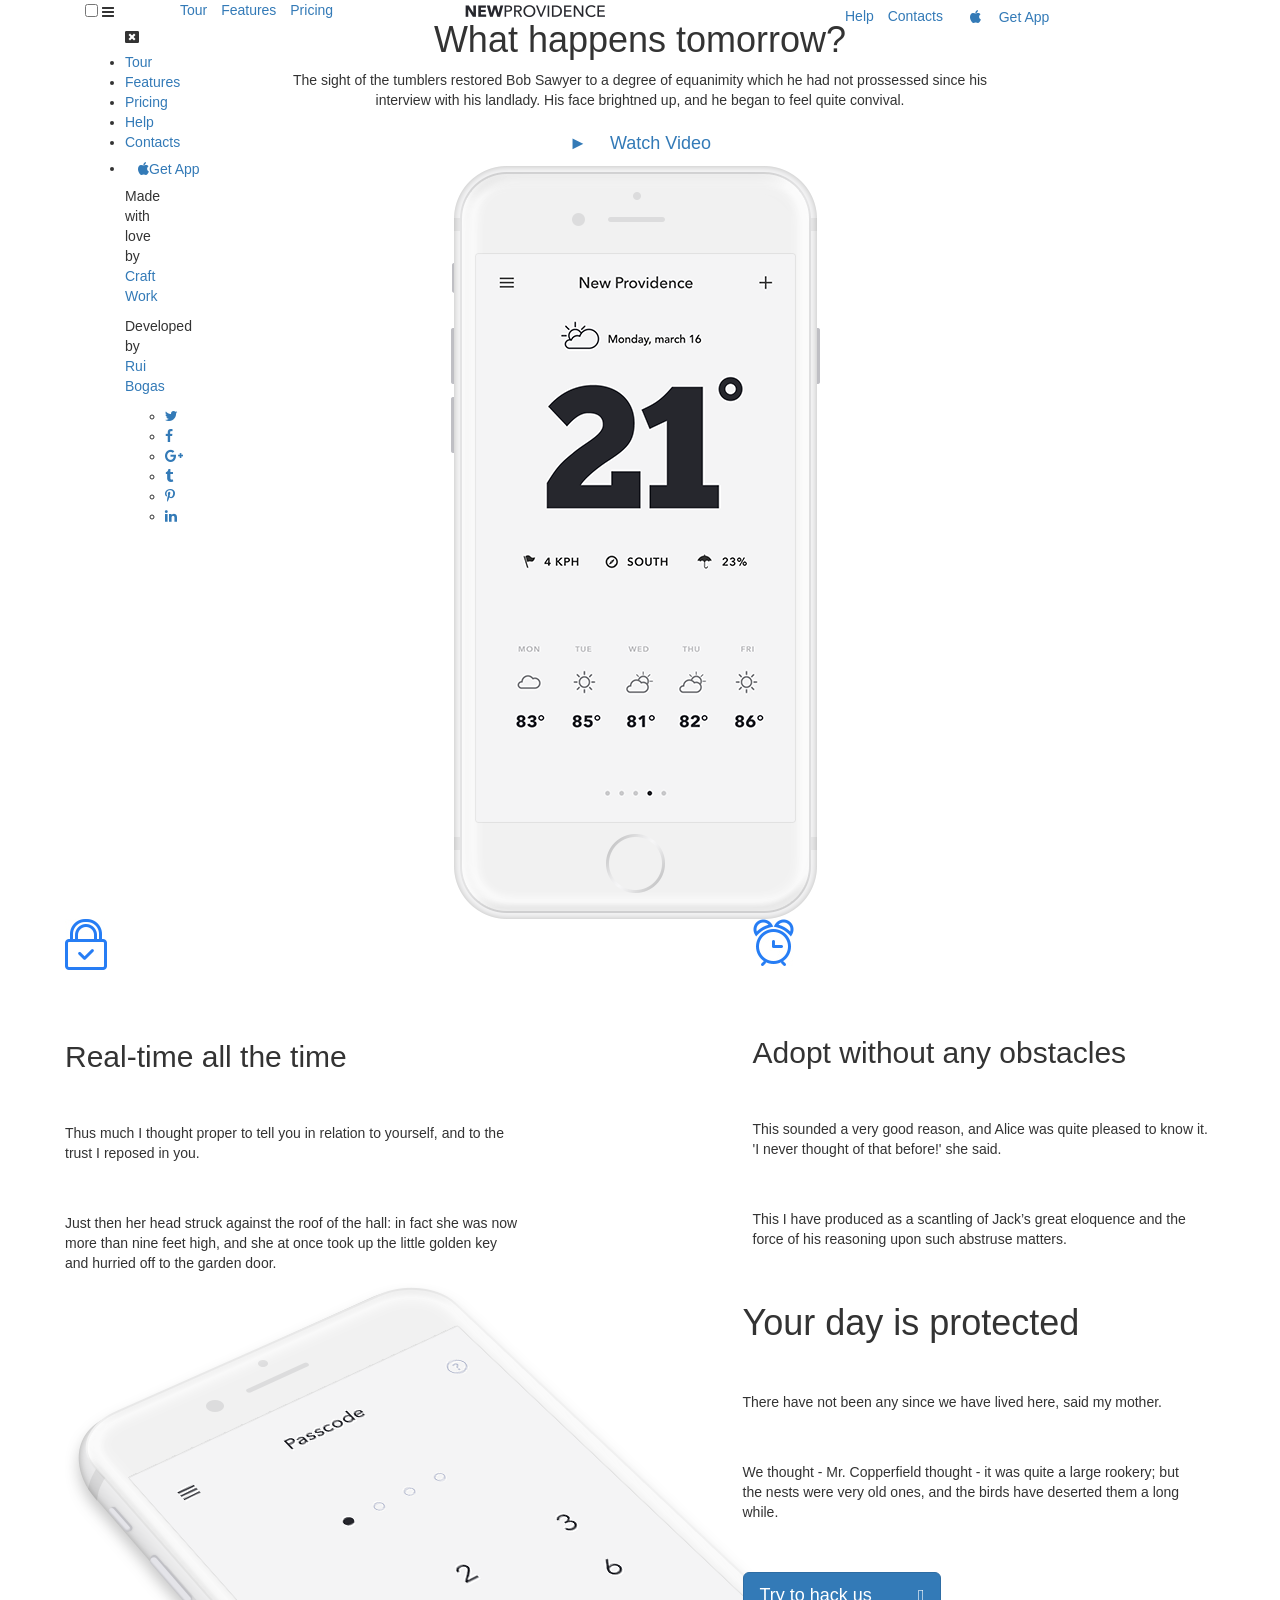
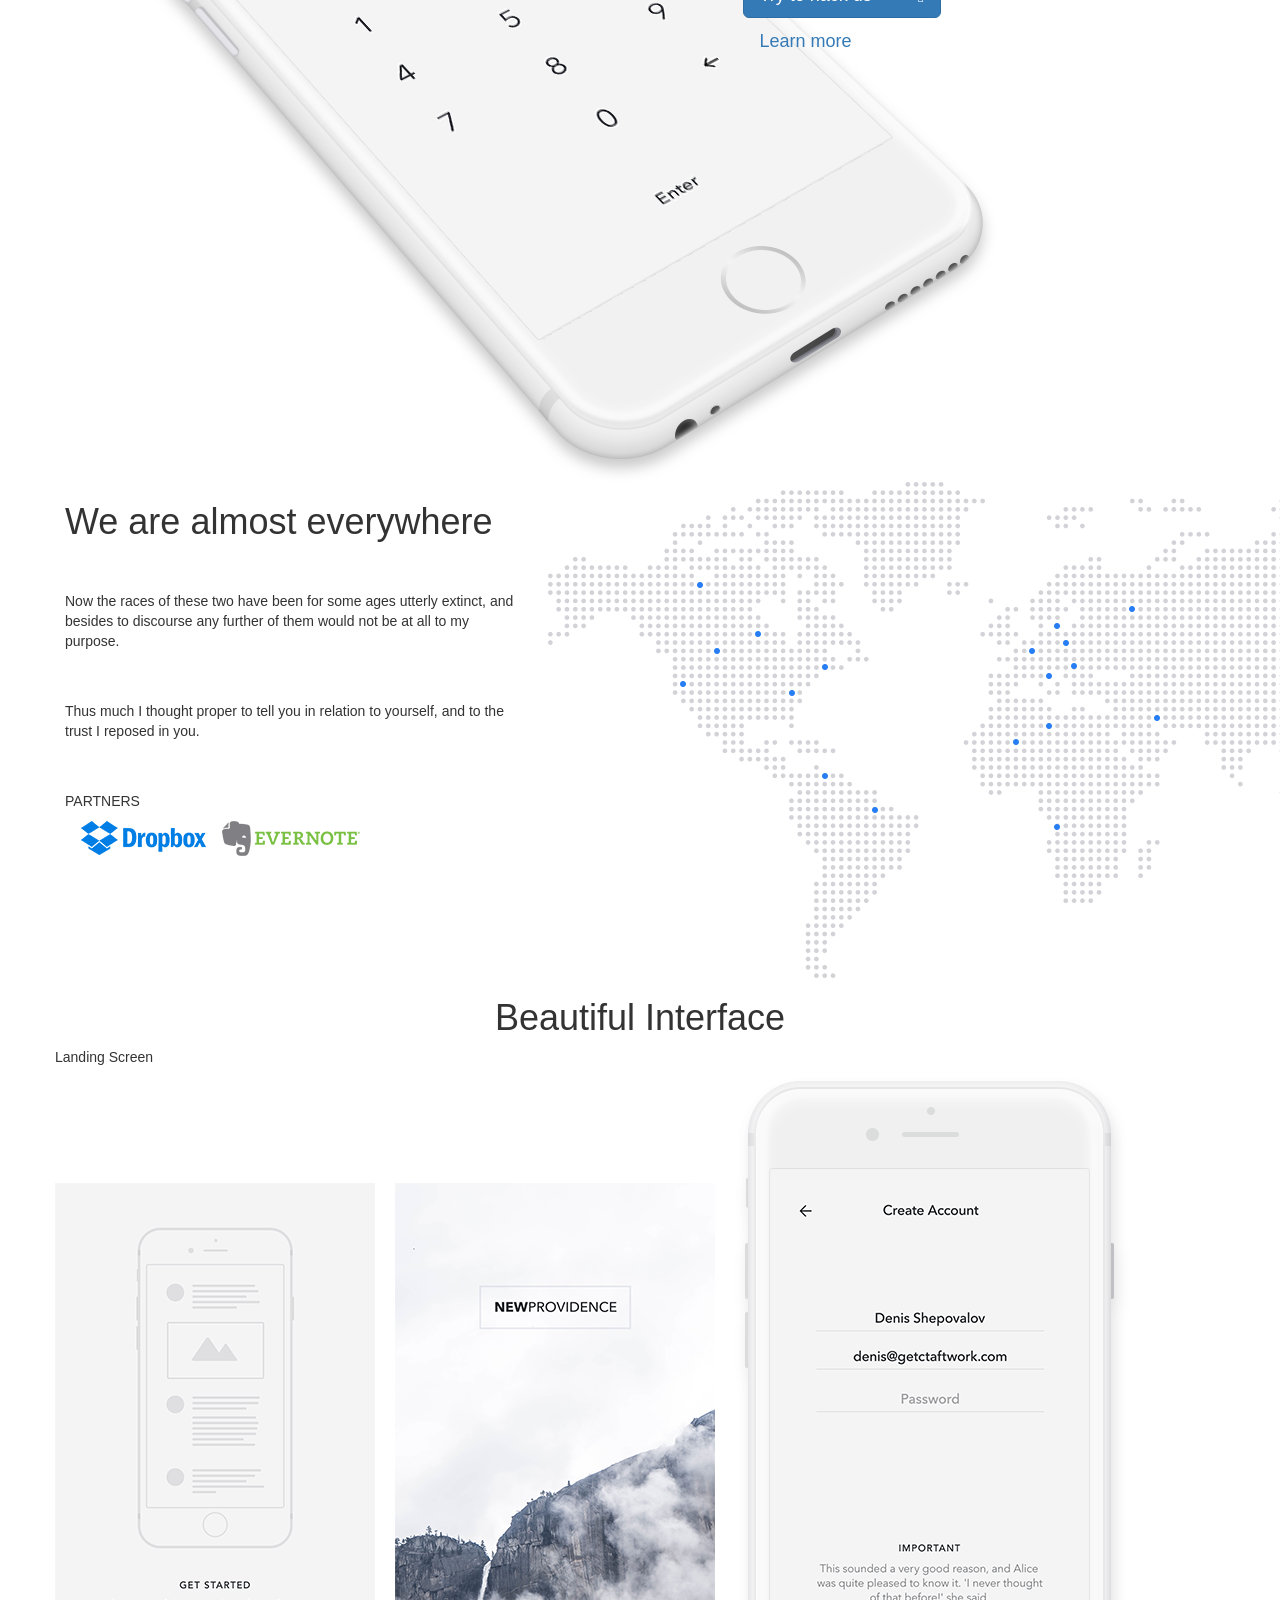
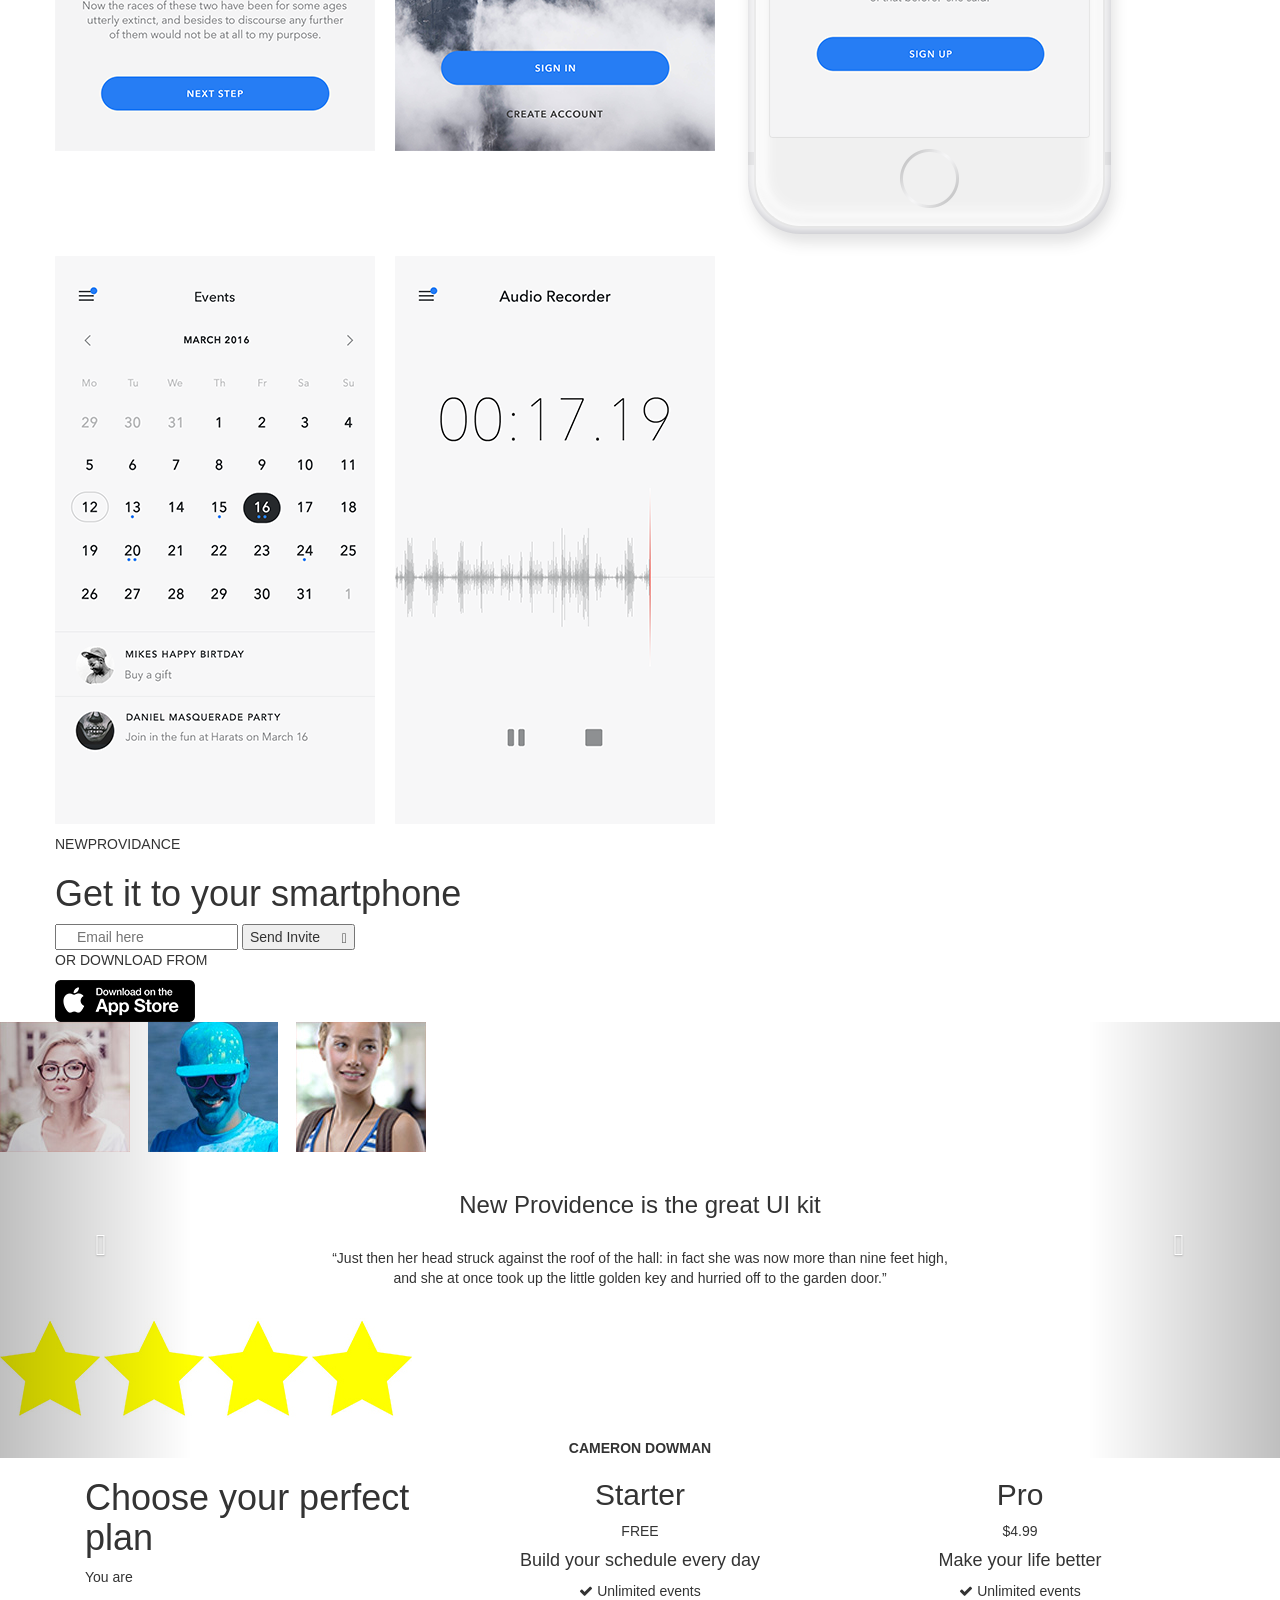
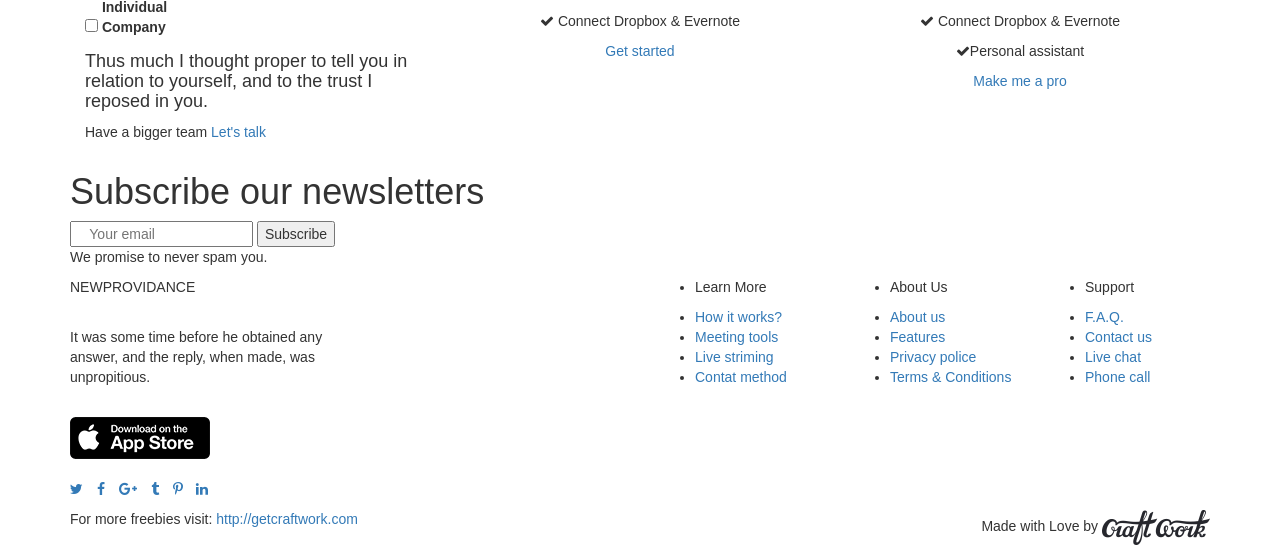
==== commit 17e9c874: "new" ====
--- a/index.HTML
+++ b/index.HTML
@@ -1,490 +1,486 @@
-<!DOCTYPE html>
+<!DOCTYPE html> 
 <html lang="en">
 <head>
-  <meta charset="utf-8">
+<meta charset="utf-8">
   <meta http-equiv="X-UA-Compatible" content="IE=edge">
   <meta name="viewport" content="width=device-width, initial-scale=1">
   <!-- The above 3 meta tags *must* come first in the head; any other head content must come *after* these tags -->
   <title>New Providence</title>
-  <link href='https://fonts.googleapis.com/css?family=Roboto:400,300,700,500' rel='stylesheet' type='text/css'>
-  <link rel="stylesheet" href="fonts/font-awesome/css/font-awesome.min.css"> <!-- Font Awesome -->
-  <link rel="stylesheet" href="css/normalize.css"> <!-- CSS reset -->
-  <link rel="stylesheet" href="css/bootstrap.min.css"> <!-- Bootstrap Grid -->
-  <link rel="stylesheet" href="https://cdn.linearicons.com/free/1.0.0/icon-font.min.css">
-  <link rel="stylesheet" href="css/animate.min.css"><!-- Animate -->
-	<link rel="stylesheet" href="css/style.css"> <!-- Resource style -->
-  <link rel="stylesheet" href="css/magnific-popup.css"> <!-- Resource style -->
-
-  <!-- HTML5 shim and Respond.js for IE8 support of HTML5 elements and media queries -->
-  <!-- WARNING: Respond.js doesn't work if you view the page via file:// -->
-  <!--[if lt IE 9]>
-    <script src="https://oss.maxcdn.com/html5shiv/3.7.2/html5shiv.min.js"></script>
-    <script src="https://oss.maxcdn.com/respond/1.4.2/respond.min.js"></script>
-  <![endif]-->
-</head>
+    <link href='https://fonts.googleapis.com/css?family=Roboto:400,300,700,500' rel='stylesheet' type='text/css'>
+   <link rel="stylesheet" href="fonts\font-awesome-4.7.0\css\font-awesome.min.css"> <!-- Font Awesome -->
+    <link rel="stylesheet" href="css/bootstrap.min.css"> <!-- Bootstrap Grid -->
+    <link rel="stylesheet" href="css/animate.css"><!-- Animate -->
+    <link rel="stylesheet" href="css/style.css"> <!-- Resource style -->
+    <script src="js/wow.min.js"></script>
+    <script>new WOW().init();</script>
+    <script type="text/javascript" src="http://ajax.googleapis.com/ajax/libs/jquery/1.7.2/jquery.min.js"></script>
+    <script src="js/jquery.sticky.js"></script>
+     <script>  $(window).scroll(function() {
+if ($(this).scrollTop() > 1){  
+    $('nav').addClass("sticky");
+  }
+  else{
+    $('nav').removeClass("sticky");
+  }
+});</script>
+  </head>
+<style>
+</style>
+        
 <body>
 
-  <header id="main-nav">
-    <div class="container">
-
-      <a id="navigation" href="#"><i class="fa fa-bars"></i></a>
-
-      <div id="slide_out_menu">
-        <a href="#" class="menu-close"><i class="fa fa-times"></i></a>
-        <div class="logo"><img src="images/logo-white.png" alt=""></div>
-        <ul>
-          <li><a href="#">Tour</a></li>
-          <li><a href="#">Features</a></li>
-          <li><a href="#">Pricing</a></li>
-          <li><a href="#">Help</a></li>
-          <li><a href="#">Contacts</a></li>
-          <li><a href="#" class="btn btn-blue"><i class="fa fa-apple"></i> Get App</a></li>
-        </ul>
-
-        <div class="slide_out_menu_footer">
-          <div class="more-info">
-            <p>Made with love by <a href="http://getcraftwork.com">Craft Work</a></p>
-            <p>Developed by <a href="http://ruibogasdesign.net/">Rui Bogas</a>
-          </div>
-          <ul class="socials">
-            <li><a href="#"><i class="fa fa-twitter"></i></a></li>
-            <li><a href="#"><i class="fa fa-facebook"></i></a></li>
-            <li><a href="#"><i class="fa fa-google-plus"></i></a></li>
-            <li><a href="#"><i class="fa fa-tumblr"></i></a></li>
-            <li><a href="#"><i class="fa fa-pinterest-p"></i></a></li>
-            <li><a href="#"><i class="fa fa-linkedin"></i></a></li>
-          </ul>
-        </div>
-      </div>
-
-      <div class="row">
-        <div class="col-md-4">
-          <ul class="left">
-            <li><a href="#">Tour</a></li>
-            <li><a href="#">Features</a></li>
-            <li><a href="#">Pricing</a></li>
-          </ul>
+<nav class="navbar-fixed-top">
+    <div class="container">
+            <!-- Brand and toggle get grouped for better mobile display -->
+        <div class="navbar-header">  
+            <div type="button" class="navbar-toggle collapsed" data-toggle="collapse" data-target="#bs-example-navbar-collapse-1" aria-expanded="false">
+                <div class="col-md-6" >                
+                    <label class="btn-menu" for="hmt">
+                        <i class="fa fa-bars" aria-hidden="true"></i>
+                    </label>
+                    <ul class="hidden-menu">
+						<label class="btn-menu" for="hmt">
+						<i class="fa fa-window-close" aria-hidden="true"></i>   
+						</label>
+                	</ul>
+                    <a href="#" class="logo"><img src="images/logo.png" alt="New Providence"></a>
+                </div>     
+            </div>
+        </div>
+
+        <!-- Collect the nav links, forms, and other content for toggling -->
+        <div class="collapse navbar-collapse" id="bs-example-navbar-collapse-1">
+            <div class="col-xs-1" >
+               
+                <input type="checkbox" id="hmt" class="hidden-menu-ticker">
+                <label class="btn-menu" for="hmt">
+                    <i class="fa fa-bars" aria-hidden="true"></i>
+                </label>
+                <ul class="hidden-menu">
+                    <label class="btn-menu" for="hmt">
+                        <i class="fa fa-window-close" aria-hidden="true"></i>   
+                    </label>
+                
+                          <li><a href="#">Tour</a></li>
+                          <li><a href="#">Features</a></li>
+                          <li><a href="#">Pricing</a></li>
+                          <li><a href="#">Help</a></li>
+                          <li><a href="#">Contacts</a></li>
+                          <li><a href="#" class="btn btn-blue"><i class="fa fa-apple"></i>Get App</a></li>
+                        
+
+                        <div class="slide_out_menu_footer">
+                          <div class="more-info">
+                            <p>Made with love by <a href="http://getcraftwork.com">Craft Work</a></p>
+                            <p>Developed by <a href="http://ruibogasdesign.net/">Rui Bogas</a>
+                          </div>
+                          <ul class="socials">
+                            <li><a href="#"><i class="fa fa-twitter"></i></a></li>
+                            <li><a href="#"><i class="fa fa-facebook"></i></a></li>
+                            <li><a href="#"><i class="fa fa-google-plus"></i></a></li>
+                            <li><a href="#"><i class="fa fa-tumblr"></i></a></li>
+                            <li><a href="#"><i class="fa fa-pinterest-p"></i></a></li>
+                            <li><a href="#"><i class="fa fa-linkedin"></i></a></li>
+                          </ul>
+                        </div>
+                </ul>
+                 
+            </div>
+                 <div class="col-xs-3" >
+                    <ul class="list-inline"> 
+                        <li> <a href="#" title="link">Tour</a></li>
+                        <li> <a href="#" title="link">Features</a></li>
+                        <li> <a href="#" title="link">Pricing</a></li>
+                     </ul>
+            </div>
+            
+            <div class="col-xs-4" >
+                <ul class="list-inline">
+                <li><a href="#" class="logo"><img src="images/logo.png" alt="New Providence"></a></li>
+            </ul>
+            </div>
+            <div class="col-xs-4" >
+                <ul class="list-inline">
+                    <li> <a href="#" title="link">Help</a></li>
+                    <li> <a href="#" title="link">Contacts</a></li>
+                    <li><a href="#" class="btn btn-blue center center"><i class="fa fa-apple"></i>&emsp; Get App</a></li>
+                </ul>
+            </div>
+        </div>
+    </div>
+</nav>
+    
+<section id="section_1">
+    <div class="container">
+            <div class="col-md-8 col-md-offset-2 text-center">
+                <div class="What wow fadeInUp" data-wow-delay="0.2s">
+                    <h1>What happens tomorrow?</h1>
+                </div>
+                <div class="Sight wow fadeInUp" data-wow-delay="0.25s">
+                    <p> The sight of the tumblers restored Bob Sawyer to a degree of equanimity which he had not prossessed since his interview with his landlady. His face brightned up, and he began to feel quite convival.</p>
+                </div>
+                <div class="button_1 wow fadeInUp" data-wow-delay="0.3s">
+                    <a href="" class="btn btn-lg" > <span><i class="btn_1">&#9658;</i></span>&emsp; Watch Video</a>
+                </div>
+                <div class="col-md-12 list-inline text-center"><img src="images/header_iphone.png" alt="..." class="header_iphone wow fadeInUp"data-wow-delay="0.35s"></div>
+            </div>
+    </div>
+</section>
+
+<section id="section_2">
+    <div class="container wow fadeInUp" data-wow-offset="200">
+        <div class="row">
+            <div class="col-md-5 list-inline text-left center">
+                <p> <img src="images/Lock-Icon.jpg" alt="..." class="Lock-Icon"></p>
+                <br><br>
+                <h2>Real-time all the time</h2>
+                <br><br>
+                <p>Thus much I thought proper to tell you in relation to yourself, and to the trust I reposed in you.</p>
+                <br><br>
+                <p>Just then her head struck against the roof of the hall: in fact she was now more than nine feet high, and she at once took up the little golden key and hurried off to the garden door.</p>
+            </div>
+            <div class="col-md-1 list-inline center"></div>
+            <div class ="col-md-5 list-inline text-left pull-right">
+                <p> <img src="images/Clock-Icon.jpg" alt="..." class="Clock-Icon"></p>
+                <br><br>
+                <h2>Adopt without any obstacles</h2>
+                <br><br>
+                <p>This sounded a very good reason, and Alice was quite pleased to know it. 'I never thought of that before!' she said. </p>
+                <br><br>
+                <p>This I have produced as a scantling of Jack’s great eloquence and the force of his reasoning upon such abstruse matters.</p>
+            </div>
+        </div>
+    </div>
+ </section>               
+                
+<section id="section_3">
+    <div class="container">
+        <div class="row">
+            <div class="col-md-7 list-inline text-left center"><img src="images/iphone-feature.png" alt="..." class="iphone-feature wow fadeInLeft" data-wow-delay="0.1s" data-wow-offset="500"></div>
+            <div class="col-md-5 list-inline text-left center">
+                <div class="iphone-feature_wrap">
+                    <h1>Your day is protected</h1>
+                    <br><br>
+                    <p>There have not been any since we have lived here, said my mother.</p>
+                    <br><br>
+                    <p>We thought - Mr. Copperfield thought - it was quite a large rookery; but the nests were very old ones, and the birds have deserted them a long while.</p>
+                    <br><br>
+                    <div class="button_2">
+                    <a href="" class="btn btn-primary btn-lg" > Try to hack us &emsp;&emsp; <span><i class="glyphicon glyphicon-arrow-right"></i></span></a>   
+                    </div>
+                    <div class="button_3">
+                    <a href="" class="btn btn-lg center center">Learn more</a>   
+                    </div>
+                </div>
+            </div>
+        </div>
+    </div>
+</section>
+
+<section id="section_4">
+    <div class="container"> 
+        <div class="row">
+            <div class="col-md-5 list-inline text-left center">
+                <div class="map-feature_wrap">
+                    <h1>We are almost everywhere</h1>
+                    <br><br>
+                    <p>Now the races of these two have been for some ages utterly extinct, and besides to discourse any further of them would not be at all to my purpose. </p>
+                    <br><br>
+                    <p>Thus much I thought proper to tell you in relation to yourself, and to the trust I reposed in you.</p>
+                    <br><br>
+                    <div id="PARTNERS"><p>PARTNERS</p>
+                        <div class="col-md-4 list-inline "><img src="images/dropbox.png" alt="..." class="dropbox"></div>
+                        <div class="col-md-4 list-inline "><img src="images/evernote.png" alt="..." class="evernote"></div>
+                    </div>
+                </div>
+            </div>
+            <div class="col-md-7 list-inline">
+                <img src="images/map.png" alt="..." class="map wow fadeInRight" data-wow-delay="0.1s" data-wow-offset="300">
+            </div>
+        </div>
+     </div>   
+</section> 
+
+<section id="section_5">
+    <div class="container">
+        <div class="row">
+        <div class="iphone-screens">
+            <div class="row">
+                <div class="col-md-12 text-center"><h1><span id="Beautiful_Interface">Beautiful Interface</span></h1></div>
+            </div>
+            <div id="line"></div>
+            <p id="Landing_Screen">Landing Screen</p>
+        </div>    
+        <div class="image-list wow fadeIn">
+            <ul class="list-inline pull center">
+                <li><img src="images/interface/img-1.png" alt="..." class="img-1"><li>
+                <li><img src="images/interface/img-2.png" alt="..." class="img-2"><li>
+                <li><img src="images/interface/main-img.png" alt="..." class="main-img"><li>
+                <li><img src="images/interface/img-3.png" alt="..." class="img-3"><li>
+                <li><img src="images/interface/img-4.png" alt="..." class="img-4"><li>
+           </ul>
+        </div>    
+        <div class="Ready_to_buy">
+            <div><p><span id="NEW">NEW</span>PROVIDANCE</p></div>
+            <div><h1>Get it to your smartphone</h1></div>
+            <div class="button_6"> 
+                <form action="">
+                    <input type="email" class="button_4" placeholder="&emsp; Email here">
+                    <button type="submit" class="button_5">Send Invite &emsp; <i class="glyphicon glyphicon-arrow-right"></i></button>
+                </form>
+            </div>
+        </div>
+        <div class="Ready_to_buy_2">
+            <div><p><span id="OR_DOWNLOAD_FROM">OR DOWNLOAD FROM</span></p></div>
+            <div class="app-store-download">
+                <a href="" ><img src="images/app-store-download.png" alt="..."></a>
+            </div>
+        </div>
+        </div>
+    </div>
+</section>
+ 
+<section id="section_6">
+
+    <!-- Карусель -->
+<div id="myCarousel" class="carousel" data-interval="3000" data-ride="carousel">
+  <!-- Слайды карусели -->
+  <div class="carousel-inner">
+    <!-- Слайды создаются с помощью контейнера с классом item, внутри которого помещается содержимое слайда -->
+    <div class="item">
+        <div class="carousel-img">
+        <img src="images/user1.jpg" alt="..." class="round">&emsp;
+        <img src="images/user2.jpg" alt="..." class="semi">&emsp;
+        <img src="images/user3.jpg" alt="..." class="semi"> &emsp;     
+        </div><br>
+        
+         <div class="row">
+              <div class="col-md-3"></div>
+              <div class="col-md-6 text-center"><h3>New Providence is the great UI kit</h3></div>
+              <div class="col-md-3"></div>
+        </div><br>
+        <div class="row">
+              <div class="col-md-3"></div>
+              <div class="col-md-6 text-center"><p>“Just then her head struck against the roof of the hall: in fact she was now more than nine feet high, and she at once took up the little golden key and hurried off to the garden door.”</p></div>
+            <div class="col-md-3"></div>
+      </div><br>
+        <div class="rating-wrapper">
+    <img src="images/star.jpg" alt="..." class="star">
+   <img src="images/star.jpg" alt="..." class="star">
+    <img src="images/star.jpg" alt="..." class="star">
+      </div><br>
+         <div class="row">
+              <div class="col-md-3"></div>
+              <div class="col-md-6 text-center"><b>ELIZABET TEYLOR</b></div>
+            <div class="col-md-3"></div>
+</div>
+    </div>    
+    
+    <!-- Слайд №2 -->
+   <div class="item active">
+        <div class="carousel-img">
+        <img src="images/user1.jpg" alt="..." class="semi" >&emsp;
+        <img src="images/user2.jpg" alt="..." class="round">&emsp;
+        <img src="images/user3.jpg" alt="..." class="semi">&emsp;
+        </div><br>
+         <div class="row">
+              <div class="col-md-3"></div>
+              <div class="col-md-6 text-center"><h3>New Providence is the great UI kit</h3></div>
+              <div class="col-md-3"></div>
+        </div><br>
+        <div class="row">
+              <div class="col-md-3"></div>
+              <div class="col-md-6 text-center"><p>“Just then her head struck against the roof of the hall: in fact she was now more than nine feet high, and she at once took up the little golden key and hurried off to the garden door.”</p></div>
+            <div class="col-md-3"></div>
+       </div><br>
+    
+<div class="rating-wrapper">
+    <img src="images/star.jpg" alt="..." class="star">
+   <img src="images/star.jpg" alt="..." class="star">
+    <img src="images/star.jpg" alt="..." class="star">
+    <img src="images/star.jpg" alt="..." class="star">
+    </div><br>
+       <div class="row">
+              <div class="col-md-3"></div>
+              <div class="col-md-6 text-center"><b>CAMERON DOWMAN</b></div>
+            <div class="col-md-3"></div>
+</div>
+    </div>    
+       
+       <!-- Слайд №3 -->
+    <div class="item">
+        <div class="carousel-img">
+        <img src="images/user1.jpg" alt="..." class="semi"> &emsp;  
+        <img src="images/user2.jpg" alt="..." class="semi">&emsp;
+        <img src="images/user3.jpg" alt="..." class="round">&emsp;
+        </div><br>
+         <div class="row">
+              <div class="col-md-3"></div>
+              <div class="col-md-6 text-center"><h3>New Providence is the great UI kit</h3></div>
+              <div class="col-md-3"></div>
+        </div><br>
+        <div class="row">
+              <div class="col-md-3"></div>
+              <div class="col-md-6 text-center"><p>“Just then her head struck against the roof of the hall: in fact she was now more than nine feet high, and she at once took up the little golden key and hurried off to the garden door.”</p></div>
+            <div class="col-md-3"></div>
+      </div><br>
+        <div class="rating-wrapper">
+    <img src="images/star.jpg" alt="..." class="star">
+    <img src="images/star.jpg" alt="..." class="star">
+    <img src="images/star.jpg" alt="..." class="star">
+    <img src="images/star.jpg" alt="..." class="star">
+    <img src="images/star.jpg" alt="..." class="star">
+     </div><br>
+        <div class="row">
+              <div class="col-md-3"></div>
+              <div class="col-md-6 text-center"><b>VALENTINA SEMERENKO</b></div>
+            <div class="col-md-3"></div>
+</div>
+    </div>    
+  
+	   
+      <!-- Система навигации для карусели, с помощью которой осуществляется переход на предыдущий и следующий слайд -->
+      <!-- Кнопка, переход на предыдущий слайд с помощью атрибута data-slide="prev" -->
+   <a class="left carousel-control" href="#myCarousel" role="button" data-slide="prev"><span class="glyphicon glyphicon-chevron-left" aria hidden="true"></span></a>
+<a class="right carousel-control" href="#myCarousel" role="button" data-slide="next"><span class="glyphicon glyphicon-chevron-right" aria-hidden="true"></span></a>
+</div>
+    
+        </div> 
+    </section>
+
+<section id="section_7">
+    <div class="container">
+        <div class="col-md-4 text-left">
+            <div class="Choose">
+                <h1>Choose your perfect plan</h1>
+            </div>
+            <p>You are</p>   
+            <div class="vsepole">            
+                <input type="checkbox" id="payt2"/>
+                <label for="payt2">
+                    <div class="Individual">Individual</div>
+                    <div class="Company">Company</div>
+                </label>
+            </div>
+            <div class="Thus">
+                <h4>Thus much I thought proper to tell you in relation to yourself, and to the trust I reposed in you.</h4>
+            </div>
+                <p>Have a bigger team <a href="http://getcraftwork.com"><span id="talk">Let's talk</span></a></p> 
+            
         </div>
         <div class="col-md-4 text-center">
-          <a href="#" class="logo"><img src="images/logo.png" alt="New Providence"></a>
-        </div>
-        <div class="col-md-4">
-          <ul class="right">
-              <li><a href="#" class="help">Help</a></li>
-              <li><a href="#">Contacts</a></li>
-              <li><a href="#" class="btn btn-blue"><i class="fa fa-apple"></i> Get App</a></li>
-          </ul>
-        </div>
-      </div>
-    </div>
-  </header><!-- //Main Nav -->
-
-  <section id="header">
-    <div class="container">
-      <div class="row">
-        <div class="col-md-8 col-md-offset-2 text-center">
-          <h1 class="wow fadeInUp">What happens tomorrow?</h1>
-          <p class="wow fadeInUp" data-wow-delay=".2s">The sight of the tumblers restored Bob Sawyer to a degree of equanimity which he had not possessed since his interview with his landlady. His face brightened up, and he began to feel quite convivial.</p>
-          <a href="https://vimeo.com/74220509" class="btn btn-lg video-btn wow fadeInUp lightbox mfp-iframe" data-wow-delay=".3s" data-effect="mfp-zoom-in"><i class="fa fa-play"></i> Watch Video</a>
-        </div>
-
-        <!-- iPhone -->  
-        <img class="header_iphone wow fadeInUp" src="images/header_iphone.png" alt="" data-wow-delay=".4s">
-        <!-- //iPhone -->
-      </div>
-    </div>
-  </section><!-- //Header -->
-
-  <section id="features">
-    <div class="container">
-      <div class="row">
-        <div class="col-md-6 feature-item">
-          <div class="feature wow fadeInUp">
-            <div class="f-icon"><i class="lnr lnr-lock"></i></div>
-            <div class="f-description">
-              <h4>Real-time all the time</h4>
-              <p>Thus much I thought proper to tell you in relation to yourself, and to the trust I reposed in you.
-
-Just then her head struck against the roof of the hall: in fact she was now more than nine feet high, and she at once took up the little golden key and hurried off to the garden door.</p>
-            </div>
-          </div>
-        </div>
-        <div class="col-md-6 feature-item">
-          <div class="feature wow fadeInUp" data-wow-delay=".1s">
-            <div class="f-icon"><i class="lnr lnr-clock"></i></div>
-            <div class="f-description">
-              <h4>Adopt without any obstacles</h4>
-              <p>This sounded a very good reason, and Alice was quite pleased to know it. 'I never thought of that before!' she said.
-
-This I have produced as a scantling of Jack’s great eloquence and the force of his reasoning upon such abstruse matters.</p>
-            </div>
-          </div>
-        </div>
-      </div>
-    </div>
-  </section><!-- //Features -->
-
-  <section id="iphone-feature">
-    <div class="container">
-      <div class="row">
-        <div class="col-md-5 col-md-offset-7">
-          <h2>
-            Your day is protected
-          </h2>
-          <p>
-            There have not been any since we have lived here, said my mother. 
-            <br><br>
-            We thought - Mr. Copperfield thought - it was quite a large rookery; but the nests were very old ones, and the birds have deserted them a long while.
-          </p>
-          <div class="btns-container">
-            <a href="#" class="btn btn-blue">Try to hack us <i class="fa fa-arrow-right"></i></a>
-            <a href="#" class="btn">Learn More</a>
-          </div>
-        </div>
-
-        <div class="iphone-showcase wow fadeInLeft">
-          <div class="device">
-            <img src="images/iphone-feature.png" alt="">
-          </div>
-        </div><!-- //iPhone Showcase -->
-
-
-      </div>
-    </div>
-  </section><!-- //iPhone Feature -->
-
-  <section id="map-feature">
-    <div class="container">
-      <div class="row">
-        <div class="col-md-5">
-          <h2>We are almost everywhere</h2>
-          <p>
-            Now the races of these two have been for some ages utterly extinct, and besides to discourse any further of them would not be at all to my purpose.
-            <br><br>
-            Thus much I thought proper to tell you in relation to yourself, and to the trust I reposed in you.
-          </p>
-          <div class="partners">
-            <div class="title">Partners</div>
-            <ul>
-              <li><a href="#"><img src="images/dropbox.png" alt="Dropbox"></a></li>
-              <li><a href="#"><img src="images/evernote.png" alt="Dropbox"></a></li>
-            </ul>
-          </div>
-        </div>
-
-        <div class="map-showcase wow fadeInRight">
-          <div class="map">
-            <img src="images/map.png" alt="">
-          </div>
-        </div><!-- //Map Showcase -->
-
-      </div>
-    </div>
-  </section><!-- //Map Feature -->
-
-  <section id="iphone-screens">
-    <div class="container">
-      <div class="row">
-        <div class="col-md-12 text-center">
-          <h2>Beautiful Interface</h2>
-          <hr>
-          <p class="subtitle">Landing Screen</p>
-        </div>
-      </div>
-    </div>
-
-    <div class="images-showcase wow fadeIn">
-      <ul class="images-list">
-        <li>
-          <img src="images/interface/img-1.png" alt="">
-        </li>
-        <li>
-          <img src="images/interface/img-2.png" alt="">
-        </li>
-        <li class="main-img">
-          <img src="images/interface/main-img.png" alt="">
-        </li>
-        <li>
-          <img src="images/interface/img-3.png" alt="">
-        </li>
-        <li>
-          <img src="images/interface/img-4.png" alt="">
-        </li>
-      </ul>
-    </div>
-    
-  </section><!-- //iPhone Screens -->
-
-  <section id="ready-to-buy">
-    <div class="container">
-      <div class="row">
-        <div class="col-md-12 text-center">
-          <p class="subtitle">New<span class="f-w-400">Providence</span></p>
-          <h2>Get it to your smartphone</h2>
-          <form action="">
-            <div class="form-group">
-              <input type="email" placeholder="Email here">
-              <a href="#" class="btn btn-green">Send Invite <i class="fa fa-arrow-right"></i></a>
-            </div>
-          </form>
-          <p class="subtitle">Or Download From</p>
-          <div class="download-btn">
-            <a href="#" class="btn btn-dark">
-              <i class="fa fa-apple"></i>
-              <span>
-                Dowload on the <br>
-                <b>App Store</b>
-              </span>
-            </a>
-          </div>
-        </div>
-      </div>
-    </div>
-  </section><!-- //Ready to Buy -->
-
-  <section id="customers">
-    <div class="container">
-      <div class="row">
-        <div id="testimonials-slider">
-          <div class="col-md-6 col-md-offset-3 text-center">
-
-            <div class="carousel slide" data-ride="carousel" id="quote-carousel">
-              <!-- Carousel Slides / Quotes -->
-              <div class="carousel-inner text-center">
-                <!-- Bottom Carousel Indicators -->
-                <ol class="carousel-indicators">
-                    <li data-target="#quote-carousel" data-slide-to="0" class="active">
-                      <img class="img-responsive " src="images/user1.jpg" alt="">
-                    </li>
-                    <li data-target="#quote-carousel" data-slide-to="1">
-                      <img class="img-responsive" src="images/user2.jpg" alt="">
-                      <div class="shadow"></div>
-                    </li>
-                    <li data-target="#quote-carousel" data-slide-to="2">
-                      <img class="img-responsive" src="images/user3.jpg" alt="">
-                    </li>
-                </ol>
-                
-
-                  <!-- Quote 1 -->
-                  <div class="item active">
-                    <div class="testimonial">
-                      <h3>New Providence is the great UI kit</h3>
-                      <p>“Just then her head struck against the roof of the hall: in fact she was now more than nine feet high, and she at once took up the little golden key and hurried off to the garden door.”</p>
-                      <div class="star-rating">
-                        <i class="fa fa-star gold-star"></i>
-                        <i class="fa fa-star gold-star"></i>
-                        <i class="fa fa-star gold-star"></i>
-                        <i class="fa fa-star gold-star"></i>
-                        <i class="fa fa-star"></i>
-                      </div>
-                      <p class="customer-name">Cameron Downman</p>
+            <div class="Starter ">
+                <h2>Starter</h2>
+                <div class="button_free"><p>FREE</p></div>
+                <div class="Build"><h4>Build your schedule every day</h4></div>
+                <div class="Events">
+                    <p ><span class="lock"><i class="fa fa-check" aria-hidden="true"></i></span>   Unlimited events</p>
+                    <p ><span class="lock"><i class="fa fa-check" aria-hidden="true"></i></span>  Connect Dropbox & Evernote</p>
+                </div>
+                <div class="btn_starter">
+                   <a href="" class="btn_starter">Get started</a>
+                </div>
+            </div>
+        </div>
+        <div class="col-md-4 text-center">
+            <div class="Pro">
+                <h2>Pro</h2>
+                <div class="button_free"><p>$4.99</p></div>
+                <div class="Build"><h4>Make your life better</h4></div>
+                <div class="Events">
+                    <p ><span class="lock"><i class="fa fa-check" aria-hidden="true"></i></span>   Unlimited events</p>
+                    <p ><span class="lock"><i class="fa fa-check" aria-hidden="true"></i></span>  Connect Dropbox & Evernote</p>
+                    <p ><span class="lock"><i class="fa fa-check" aria-hidden="true"></i></span>Personal assistant</p>
+                 </div>
+                <div class="btn_starter">
+                    <a href="" class="btn_starter">Make me a pro</a>
+                </div>
+            </div>
+        </div>       
+            </div> 
+                                   
+</section>
+    
+<section id="section_8">
+    <div class="container">
+           <div class="Subscribe">
+                <h1>Subscribe our newsletters</h1>
+            <div class="button_6"> 
+                 <form action="">
+                        <input type="email" class="button_4" placeholder="    Your email">
+                        <button type="submit" class="button_5">Subscribe</button>
+                     <div><p>We promise to never spam you.</p></div>
+                 </form>
+            </div>
+
+            </div>
+    </div>
+</section>
+    
+<footer class="footer">
+    <div class="container">
+        <div class="container_footer_1">
+            <div class="row">
+                <div class="col-md-3 text-left">
+                        <div><p><span id="NEW">NEW</span>PROVIDANCE</p></div><br>
+                        <div><p>It was some time before he obtained any answer, and the reply, when made, was unpropitious.</p></div><br>
+                        <div class="app-store-download_2">
+                        <a href="" ><img src="images/app-store-download.png" alt="..."></a></div><br>
+                    <ul class="list-inline">
+                        <li><a href="https://twitter.com/?lang=uk"><i class="fa fa-twitter"></i></a></li>
+                        <li><a href="https://uk-ua.facebook.com/login/"><i class="fa fa-facebook"></i></a></li>
+                        <li><a href="https://plus.google.com/collections/featured?hl=uk"><i class="fa fa-google-plus"></i></a></li>
+                        <li><a href="https://www.tumblr.com/login"><i class="fa fa-tumblr"></i></a></li>
+                        <li><a href="https://ru.pinterest.com/"><i class="fa fa-pinterest-p"></i></a></li>
+                        <li><a href="https://www.linkedin.com/"><i class="fa fa-linkedin"></i></a></li>
+                    </ul>
+                </div>
+                <div class="col-md-3"> 
+                </div>
+                <div class="col-md-2">
+                     <ul>
+                        <li><p class="title">Learn More</p></li>
+                        <li><a href="#">How it works?</a></li>
+                        <li><a href="#">Meeting tools</a></li>
+                        <li><a href="#">Live striming</a></li>
+                        <li><a href="#">Contat method</a></li>
+                      </ul>
+                </div>
+                    <div class="col-md-2"> 
+                     <ul>
+                        <li><p class="title">About Us</p></li>
+                        <li><a href="#">About us</a></li>
+                        <li><a href="#">Features</a></li>
+                        <li><a href="#">Privacy police</a></li>
+                        <li><a href="#">Terms & Conditions</a></li>
+                      </ul>
                     </div>
-                  </div>
-                  <!-- Quote 2 -->
-                  <div class="item">
-                    <div class="testimonial">
-                      <h3>New Providence is the great UI kit</h3>
-                      <p>“Just then her head struck against the roof of the hall: in fact she was now more than nine feet high, and she at once took up the little golden key and hurried off to the garden door.”</p>
-                      <div class="star-rating">
-                        <i class="fa fa-star gold-star"></i>
-                        <i class="fa fa-star gold-star"></i>
-                        <i class="fa fa-star gold-star"></i>
-                        <i class="fa fa-star gold-star"></i>
-                        <i class="fa fa-star"></i>
-                      </div>
-                      <p class="customer-name">Cameron Downman</p>
+                <div class="col-md-2"> 
+                    <ul>
+                        <li><p class="title">Support</p></li>
+                        <li><a href="#">F.A.Q.</a></li>
+                        <li><a href="#">Contact us</a></li>
+                        <li><a href="#">Live chat</a></li>
+                        <li><a href="#">Phone call</a></li>
+                    </ul>
+                </div>
+                   
+            </div>
+        </div>
+        </div>
+    <div class="container">
+        <div class="container_footer">
+            <div class="row">
+                    <div class="col-md-6 text-left">
+                        <div class="more-info">
+                            For more freebies visit: <a href="http://getcraftwork.com">http://getcraftwork.com</a>
+                        </div>
                     </div>
-                  </div>
-                  <!-- Quote 3 -->
-                  <div class="item">
-                    <div class="testimonial">
-                      <h3>New Providence is the great UI kit</h3>
-                      <p>“Just then her head struck against the roof of the hall: in fact she was now more than nine feet high, and she at once took up the little golden key and hurried off to the garden door.”</p>
-                      <div class="star-rating">
-                        <i class="fa fa-star gold-star"></i>
-                        <i class="fa fa-star gold-star"></i>
-                        <i class="fa fa-star gold-star"></i>
-                        <i class="fa fa-star gold-star"></i>
-                        <i class="fa fa-star"></i>
-                      </div>
-                      <p class="customer-name">Cameron Downman</p>
-                    </div>
-                  </div>
-              </div>
-
-              <!-- Carousel Buttons Next/Prev -->
-              <a data-slide="prev" href="#quote-carousel" class="left carousel-control"><i class="fa fa-chevron-left"></i></a>
-              <a data-slide="next" href="#quote-carousel" class="right carousel-control"><i class="fa fa-chevron-right"></i></a>
-            </div>
-          </div>
-        </div>
-      </div>
-    </div>
-  </section><!-- //Customers -->
-
-  <section id="plan">
-    <div class="container">
-      <div class="row">
-        <div class="col-md-4">
-          <h2>Choose your perfect plan</h2>
-          <p class="subtitle">You are</p>
-          <div class="toggle-container cf">
-            <div class="switch-toggles">
-              <div class="individual">Individual</div> <!-- active -->
-              <div class="company">Company</div>
-            </div>
-          </div>
-          <p>
-            Thus much I thought proper to tell you in relation to yourself, and to the trust I reposed in you.
-          </p>
-          <p class="info">Have a bigger team? <a href="#">Let‘s talk</a></p>
-        </div>
-        <div id="price_tables" class="col-md-7 col-md-offset-1">
-          <div class="individual cf">
-            <div class="price-table highlighted">
-              <div class="table-inner text-center">
-                <h3>Starter</h3>
-                <span class="price">Free</span>
-                <p class="phrase">Build your schedule<br> every day</p>
-                <ul class="feature-list">
-                  <li><i class="fa fa-check"></i> Unlimeted events</li>
-                  <li><i class="fa fa-check"></i> Connect Dropbox & Evernote</li>
-                  <li>&nbsp;</li>
-                </ul>
-                <a href="" class="btn btn-blue">Get Started</a>                
-              </div>
-            </div>
-            <div class="price-table">
-              <div class="table-inner text-center">
-                <h3>Pro</h3>
-                <span class="price">$4.99</span>
-                <p class="phrase">Make your life<br> better</p>
-                <ul class="feature-list">
-                  <li><i class="fa fa-check"></i> Unlimeted events</li>
-                  <li><i class="fa fa-check"></i> Connect Dropbox & Evernote</li>
-                  <li><i class="fa fa-check"></i> Personal assistant</li>
-                </ul>
-                <a href="" class="btn btn-blue">Make me a pro</a>                
-              </div>
-            </div>
-          </div><!-- /Individual -->
-
-          <div class="company cf">
-            <div class="price-table highlighted">
-              <div class="table-inner text-center">
-                <h3>Starter</h3>
-                <span class="price">Free</span>
-                <p class="phrase">Build your schedule<br> every day</p>
-                <ul class="feature-list">
-                  <li><i class="fa fa-check"></i> Unlimeted events</li>
-                  <li><i class="fa fa-check"></i> Connect Dropbox & Evernote</li>
-                  <li>&nbsp;</li>
-                </ul>
-                <a href="" class="btn btn-blue">Get Started</a>                
-              </div>
-            </div>
-            <div class="price-table">
-              <div class="table-inner text-center">
-                <h3>Pro</h3>
-                <span class="price">$4.99</span>
-                <p class="phrase">Make your life<br> better</p>
-                <ul class="feature-list">
-                  <li><i class="fa fa-check"></i> Unlimeted events</li>
-                  <li><i class="fa fa-check"></i> Connect Dropbox & Evernote</li>
-                  <li><i class="fa fa-check"></i> Personal assistant</li>
-                </ul>
-                <a href="" class="btn btn-blue">Make me a pro</a>                
-              </div>
-            </div>
-          </div><!-- /Company -->
-        </div>
-      </div>
-    </div>
-  </section><!-- //Plan -->
-
-  <section id="subscribe">
-    <div class="container">
-      <div class="row">
-        <div class="col-md-12 text-center">
-          <p class="subtitle"></p>
-          <h2>Subscribe our newsletters</h2>
-          <form action="">
-            <div class="form-group">
-              <input type="email" placeholder="Email here">
-              <a href="#" class="btn btn-green">Subscribe</a>
-            </div>
-          </form>
-          <p class="promise">We promise to never spam you.</p>
-        </div>
-      </div>
-      </div>
-    </div>
-  </section><!-- //Subscribe -->
-
-  <footer id="footer">
-    <div class="container footer-container">
-      <div class="row">
-        <div class="col-md-3">
-          <img class="logo" src="images/logo.png" alt="">
-          <p>It was some time before he obtained any answer, and the reply, when made, was unpropitious.</p>
-          <a href="#" class="app_download"><img src="images/app-store-download.png" alt=""></a>
-          <ul class="socials">
-            <li><a href="#"><i class="fa fa-twitter"></i></a></li>
-            <li><a href="#"><i class="fa fa-facebook"></i></a></li>
-            <li><a href="#"><i class="fa fa-google-plus"></i></a></li>
-            <li><a href="#"><i class="fa fa-tumblr"></i></a></li>
-            <li><a href="#"><i class="fa fa-pinterest-p"></i></a></li>
-            <li><a href="#"><i class="fa fa-linkedin"></i></a></li>
-          </ul>
-        </div>
-        <div class="col-md-2 col-md-offset-3 col-sm-4 col-xs-6 footer-links">
-          <ul>
-            <li><p class="title">Learn More</p></li>
-            <li><a href="#">How it works?</a></li>
-            <li><a href="#">Meeting tools</a></li>
-            <li><a href="#">Live striming</a></li>
-            <li><a href="#">Contat method</a></li>
-          </ul>
-        </div>
-        <div class="col-md-2 col-sm-4 col-xs-6 footer-links">
-          <ul>
-            <li><p class="title">About Us</p></li>
-            <li><a href="#">About us</a></li>
-            <li><a href="#">Features</a></li>
-            <li><a href="#">Privacy police</a></li>
-            <li><a href="#">Terms & Conditions</a></li>
-          </ul>
-        </div>
-        <div class="col-md-2 col-sm-4 col-xs-6 footer-links">
-          <ul>
-            <li><p class="title">Support</p></li>
-            <li><a href="#">F.A.Q.</a></li>
-            <li><a href="#">Contact us</a></li>
-            <li><a href="#">Live chat</a></li>
-            <li><a href="#">Phone call</a></li>
-          </ul>
-        </div>
-      </div>
-    </div>
-    <div class="container copyright-container">
-      <div class="row">
-        <div class="col-md-6 text-left">
-          <div class="more-info">
-            For more freebies visit: <a href="http://getcraftwork.com">http://getcraftwork.com</a>
-          </div>
-        </div>
-        <div class="col-md-6 text-right">
-          <div class="made-by">Made with Love by <a href="http://getcraftwork.com" target="_blank"><img src="images/craftwork.png" alt=""></a></div>
-        </div>
-      </div>
-    </div>
-  </footer>
-
-  <script src="js/jquery-2.1.4.min.js"></script> <!-- jQuery -->
-  <script src="js/bootstrap.min.js"></script>  <!-- Bootstrap -->
-  <script src="js/wow.min.js"></script>  <!-- wow -->
-  <script src="js/jquery.magnific-popup.min.js"></script>  <!-- wow -->
-  <script src="js/main.js"></script>  <!-- Main Script -->
+            <div class="col-md-6 text-right">
+                <div class="made-by">Made with Love by <a href="http://getcraftwork.com" target="_blank"><img src="images/craftwork.png" alt=""></a></div>
+            </div>
+            </div>
+        </div>
+   </div>
+</footer>
 </body>
-</html>
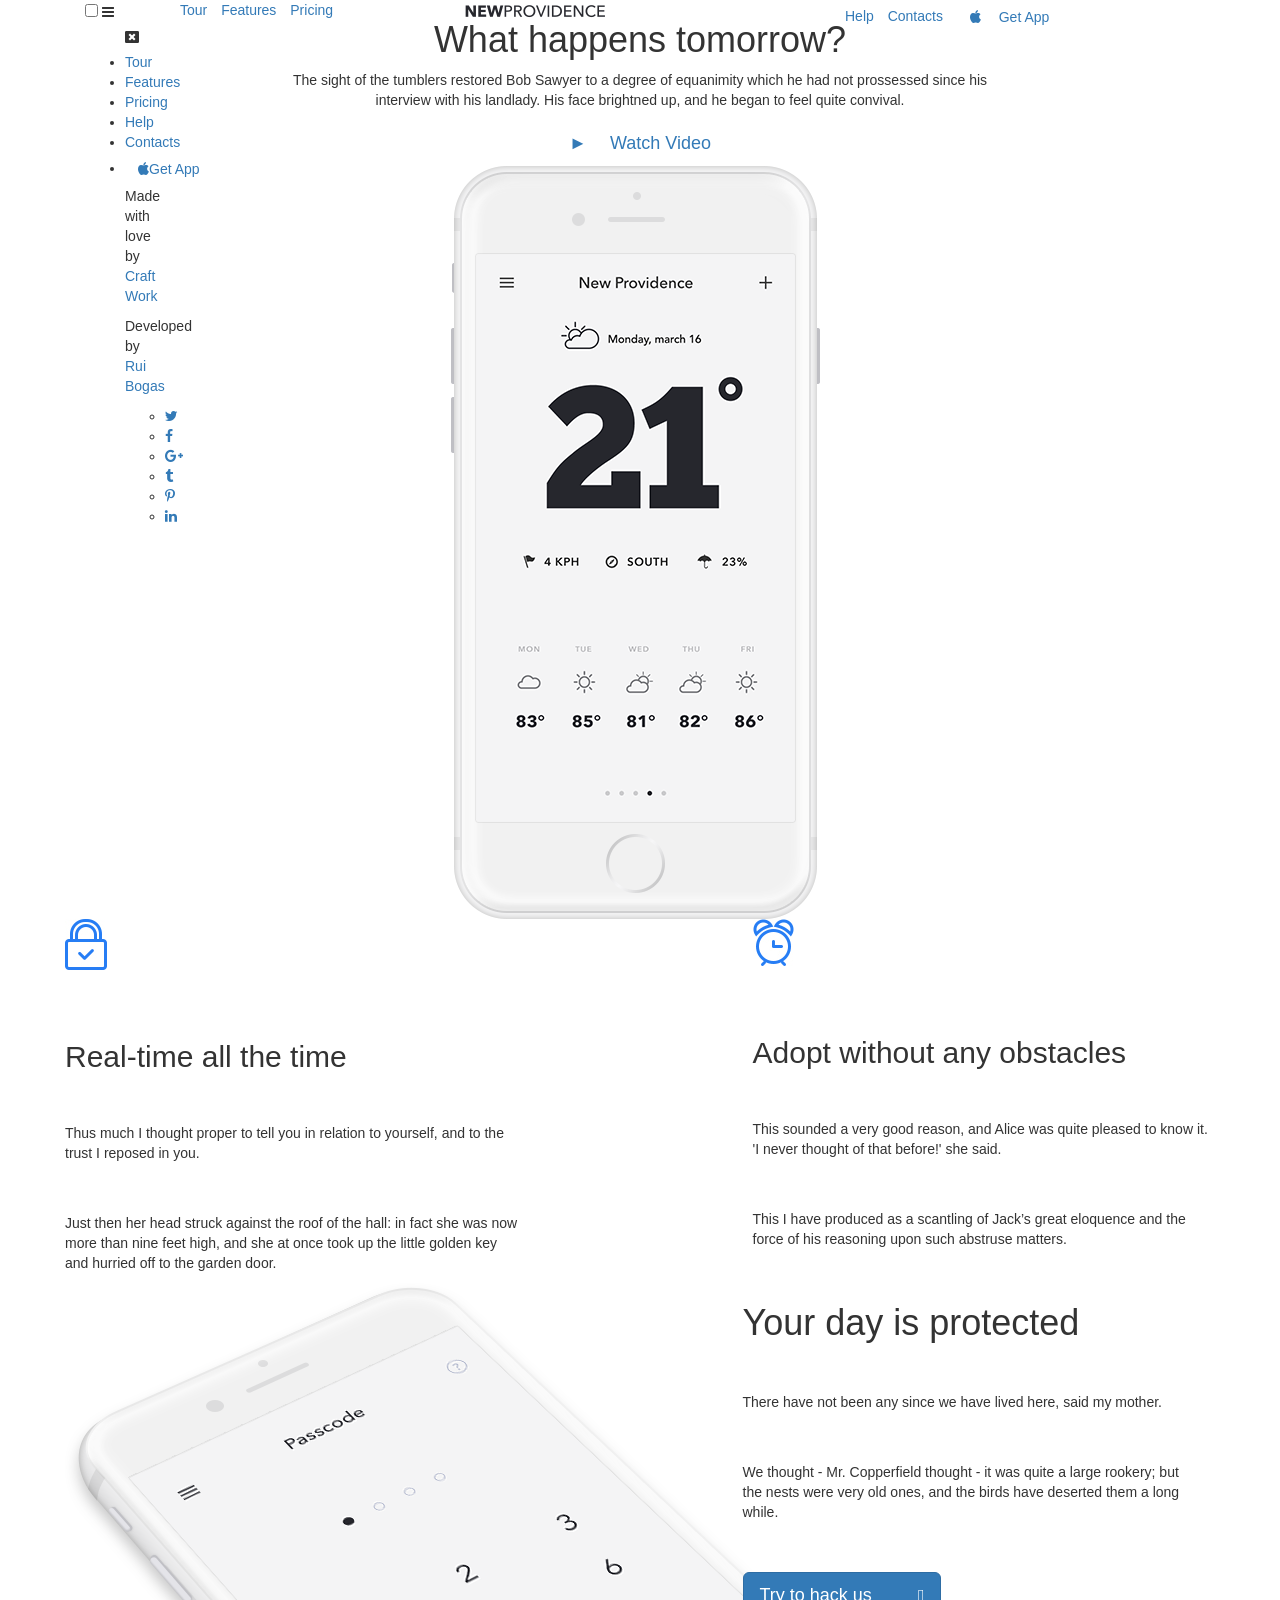
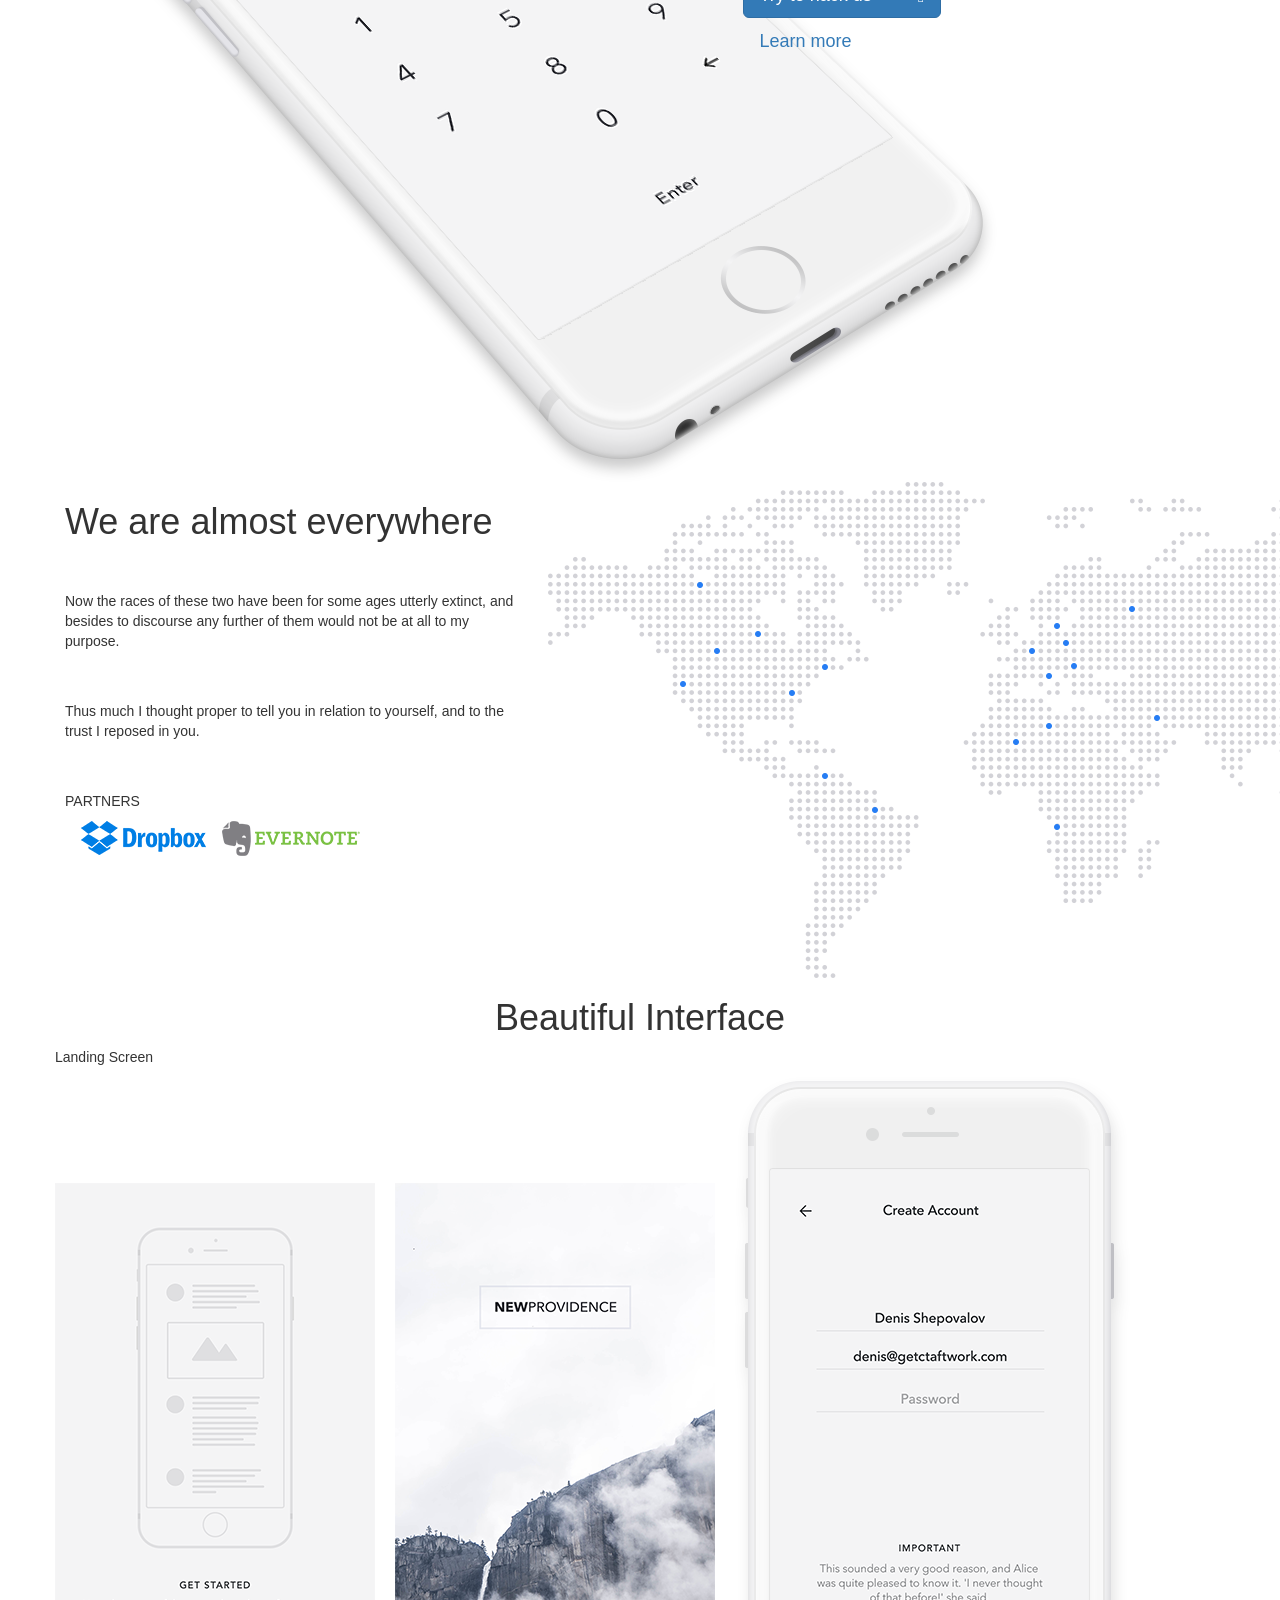
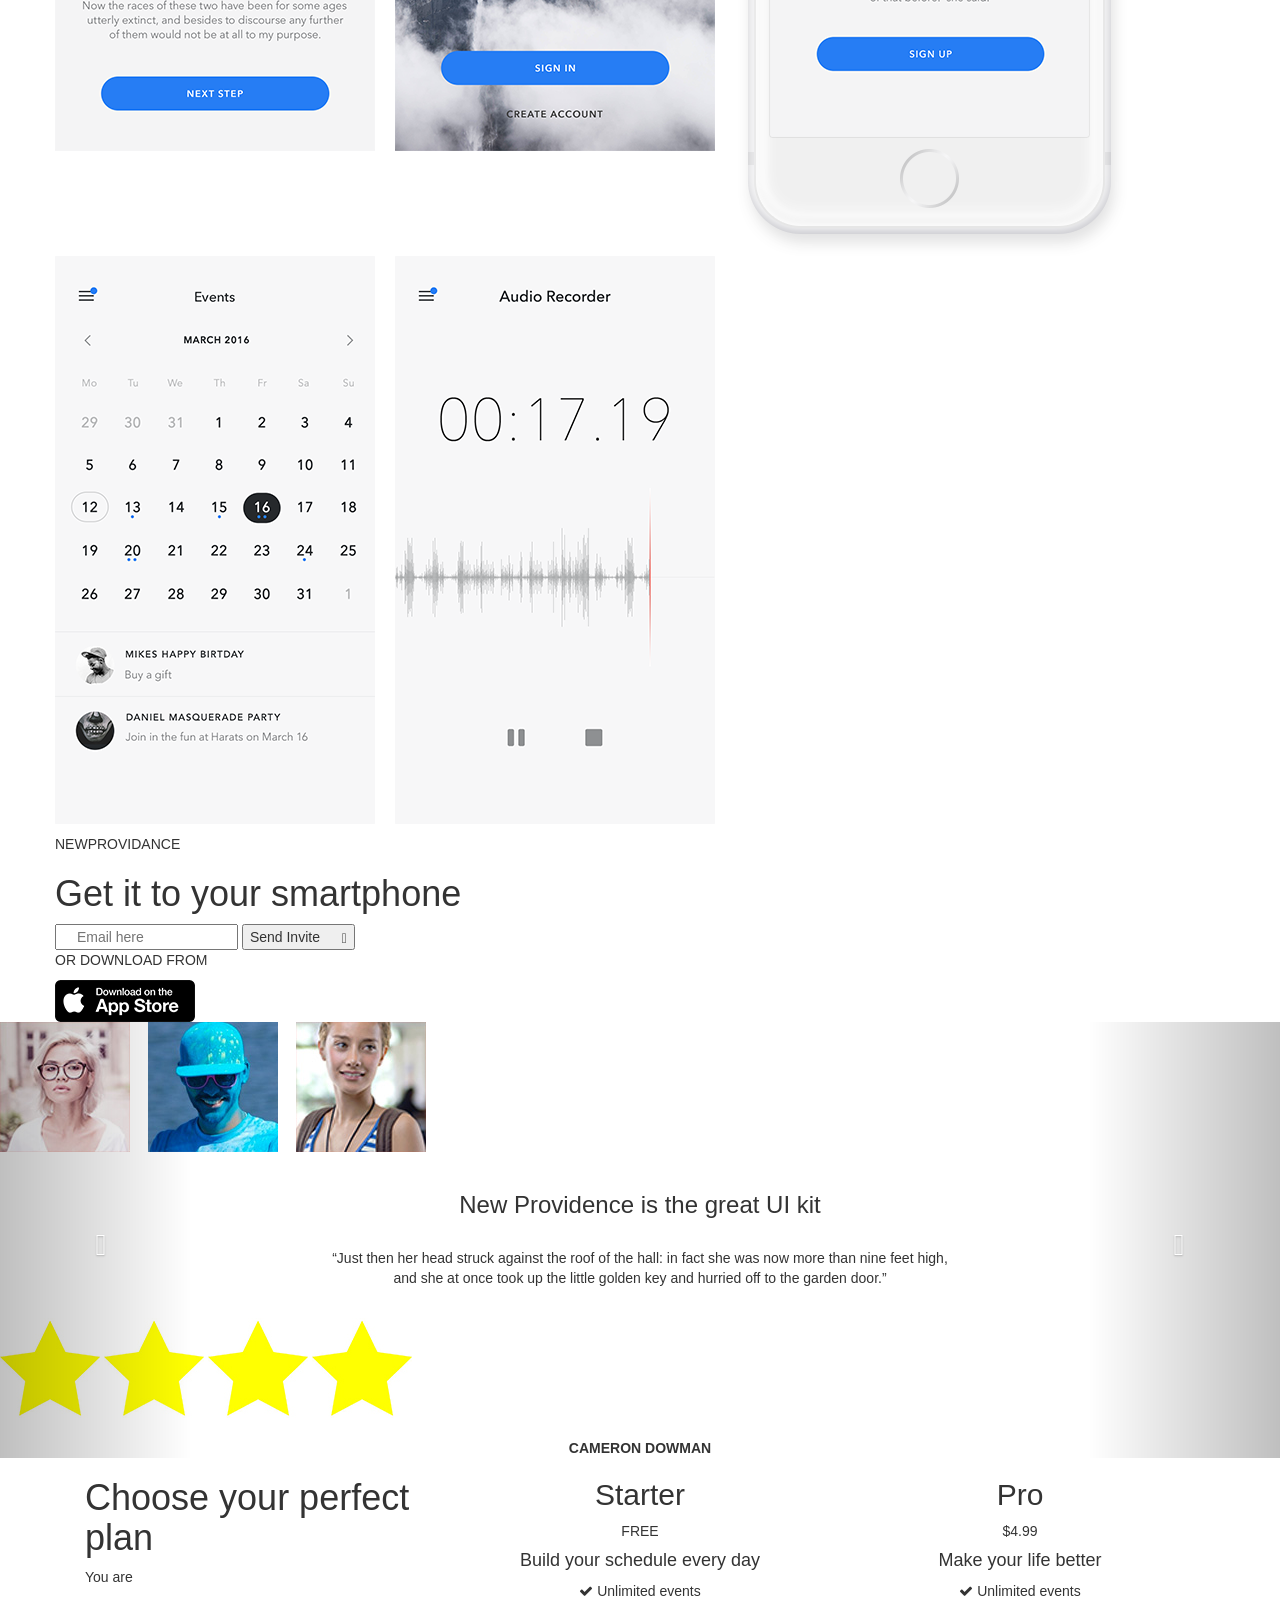
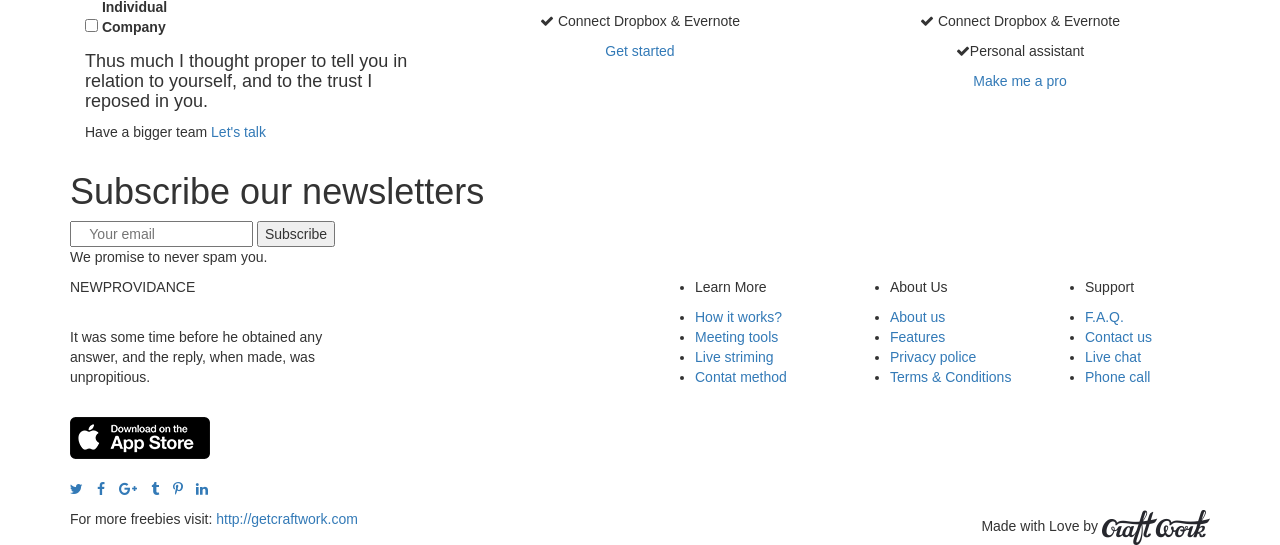
==== commit 21a2c248: "new" ====
--- a/index.HTML
+++ b/index.HTML
@@ -7,22 +7,11 @@
   <!-- The above 3 meta tags *must* come first in the head; any other head content must come *after* these tags -->
   <title>New Providence</title>
     <link href='https://fonts.googleapis.com/css?family=Roboto:400,300,700,500' rel='stylesheet' type='text/css'>
-   <link rel="stylesheet" href="fonts\font-awesome-4.7.0\css\font-awesome.min.css"> <!-- Font Awesome -->
+   <link rel="stylesheet" href="fonts/font-awesome-4.7.0/css/font-awesome.min.css"> <!-- Font Awesome -->
     <link rel="stylesheet" href="css/bootstrap.min.css"> <!-- Bootstrap Grid -->
     <link rel="stylesheet" href="css/animate.css"><!-- Animate -->
     <link rel="stylesheet" href="css/style.css"> <!-- Resource style -->
-    <script src="js/wow.min.js"></script>
-    <script>new WOW().init();</script>
-    <script type="text/javascript" src="http://ajax.googleapis.com/ajax/libs/jquery/1.7.2/jquery.min.js"></script>
-    <script src="js/jquery.sticky.js"></script>
-     <script>  $(window).scroll(function() {
-if ($(this).scrollTop() > 1){  
-    $('nav').addClass("sticky");
-  }
-  else{
-    $('nav').removeClass("sticky");
-  }
-});</script>
+   
   </head>
 <style>
 </style>
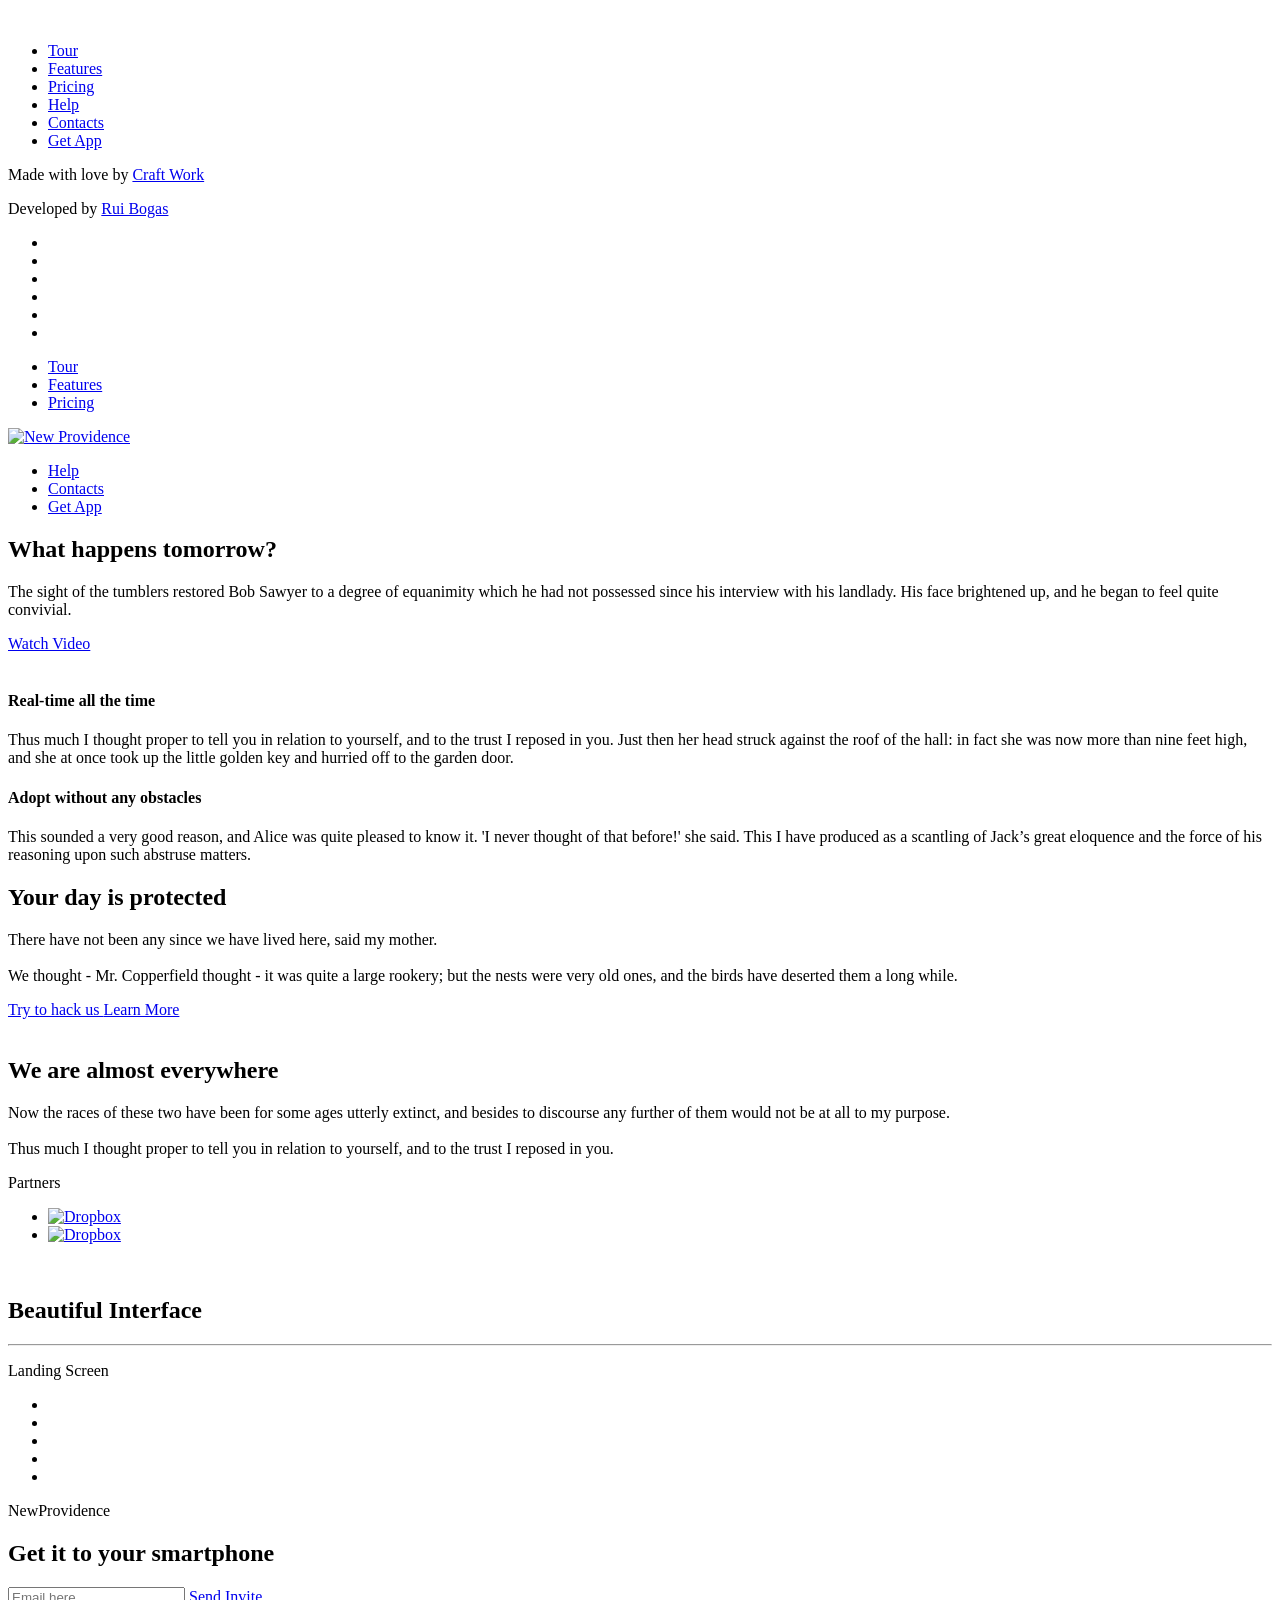
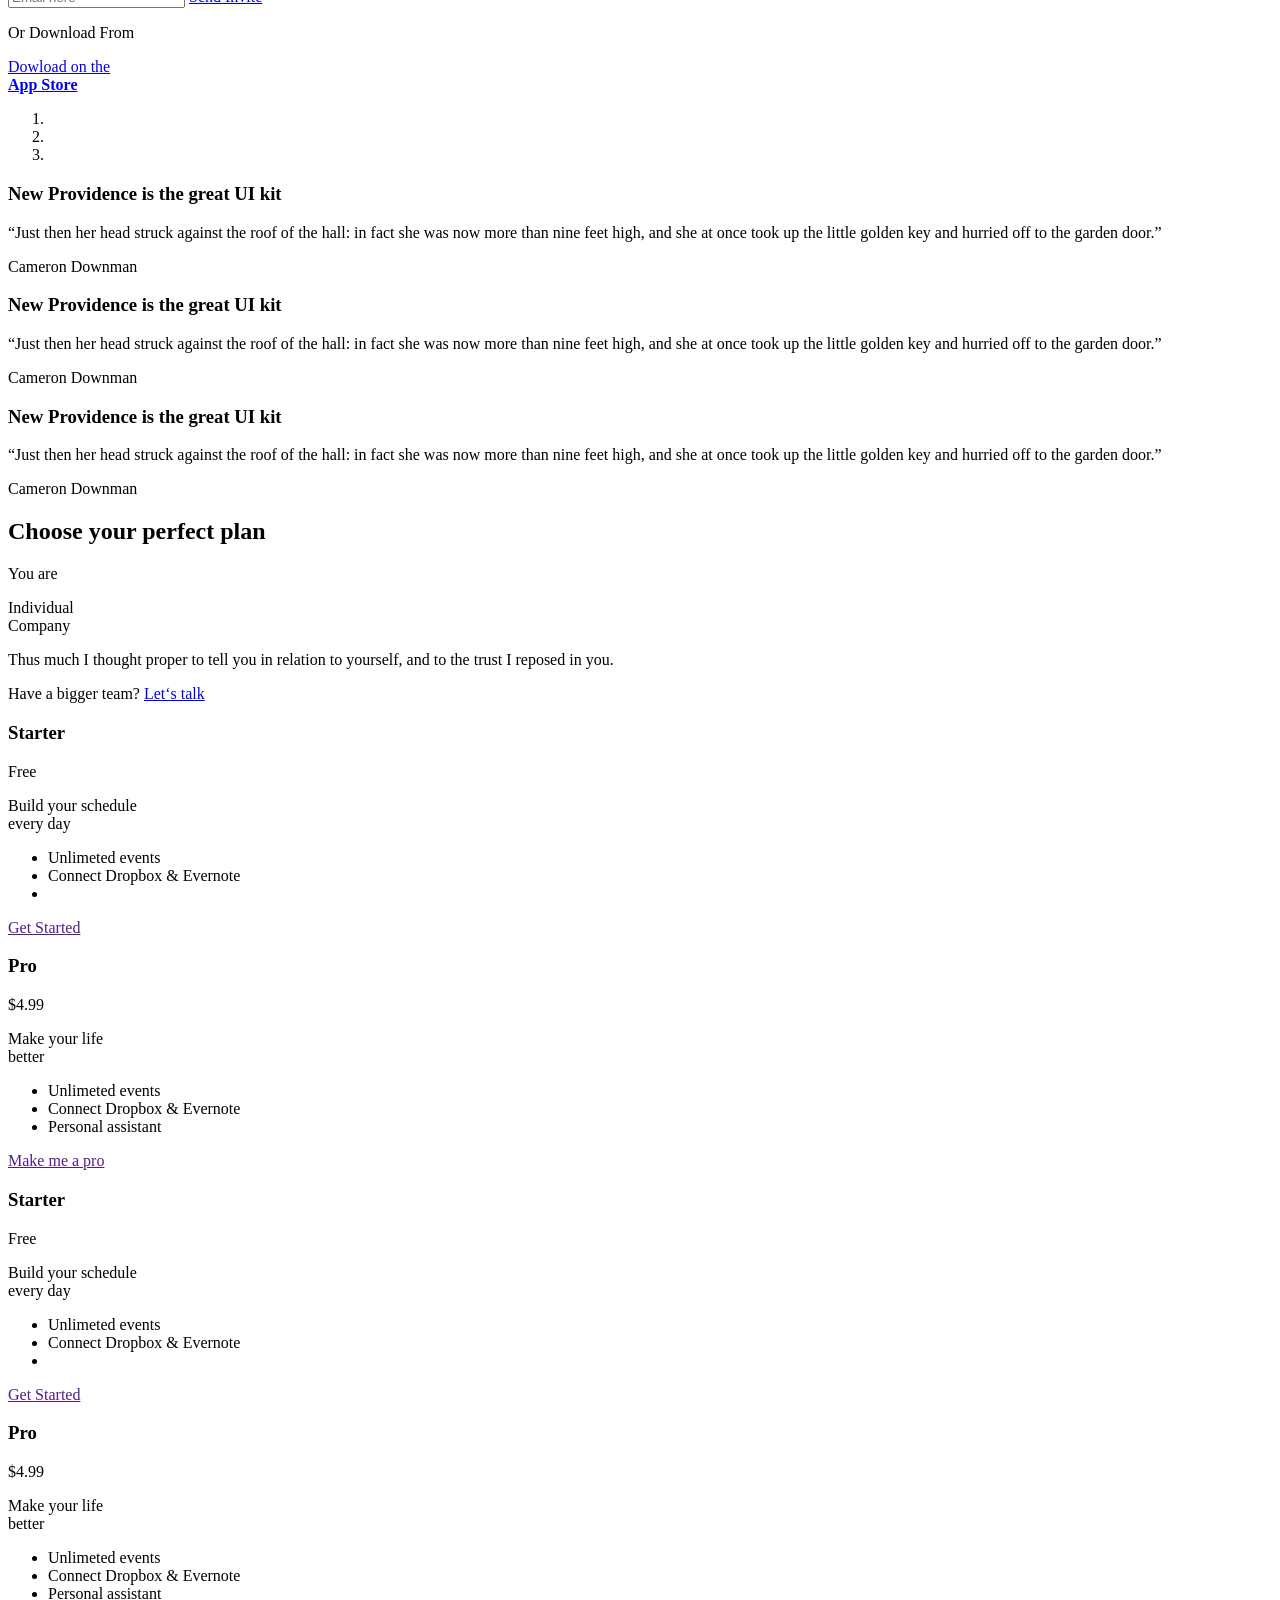
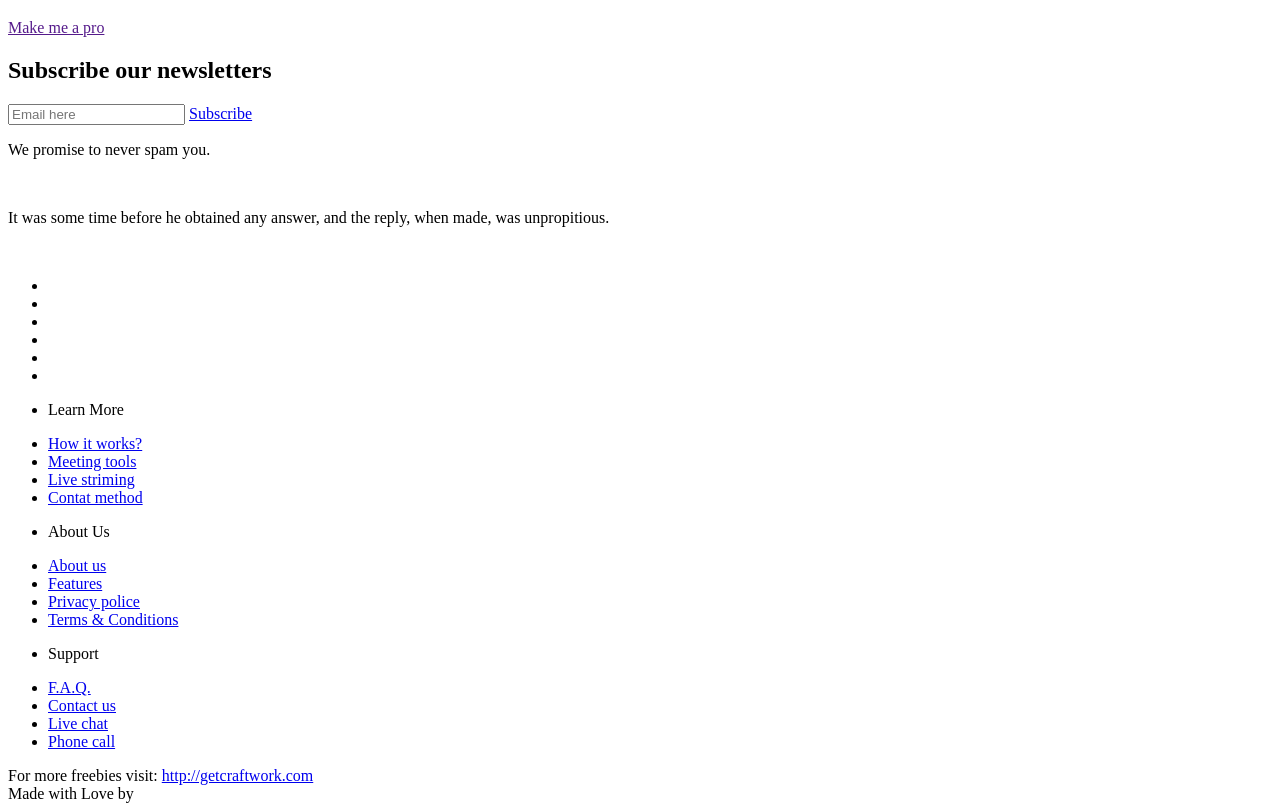
==== commit d35f3eeb: "new" ====
--- a/index.HTML
+++ b/index.HTML
@@ -1,475 +1,490 @@
-<!DOCTYPE html> 
+<!DOCTYPE html>
 <html lang="en">
 <head>
-<meta charset="utf-8">
+  <meta charset="utf-8">
   <meta http-equiv="X-UA-Compatible" content="IE=edge">
   <meta name="viewport" content="width=device-width, initial-scale=1">
   <!-- The above 3 meta tags *must* come first in the head; any other head content must come *after* these tags -->
   <title>New Providence</title>
-    <link href='https://fonts.googleapis.com/css?family=Roboto:400,300,700,500' rel='stylesheet' type='text/css'>
-   <link rel="stylesheet" href="fonts/font-awesome-4.7.0/css/font-awesome.min.css"> <!-- Font Awesome -->
-    <link rel="stylesheet" href="css/bootstrap.min.css"> <!-- Bootstrap Grid -->
-    <link rel="stylesheet" href="css/animate.css"><!-- Animate -->
-    <link rel="stylesheet" href="css/style.css"> <!-- Resource style -->
-   
-  </head>
-<style>
-</style>
-        
+  <link href='https://fonts.googleapis.com/css?family=Roboto:400,300,700,500' rel='stylesheet' type='text/css'>
+  <link rel="stylesheet" href="fonts/font-awesome/css/font-awesome.min.css"> <!-- Font Awesome -->
+  <link rel="stylesheet" href="css/normalize.css"> <!-- CSS reset -->
+  <link rel="stylesheet" href="css/bootstrap.min.css"> <!-- Bootstrap Grid -->
+  <link rel="stylesheet" href="https://cdn.linearicons.com/free/1.0.0/icon-font.min.css">
+  <link rel="stylesheet" href="css/animate.min.css"><!-- Animate -->
+	<link rel="stylesheet" href="css/style.css"> <!-- Resource style -->
+  <link rel="stylesheet" href="css/magnific-popup.css"> <!-- Resource style -->
+
+  <!-- HTML5 shim and Respond.js for IE8 support of HTML5 elements and media queries -->
+  <!-- WARNING: Respond.js doesn't work if you view the page via file:// -->
+  <!--[if lt IE 9]>
+    <script src="https://oss.maxcdn.com/html5shiv/3.7.2/html5shiv.min.js"></script>
+    <script src="https://oss.maxcdn.com/respond/1.4.2/respond.min.js"></script>
+  <![endif]-->
+</head>
 <body>
 
-<nav class="navbar-fixed-top">
-    <div class="container">
-            <!-- Brand and toggle get grouped for better mobile display -->
-        <div class="navbar-header">  
-            <div type="button" class="navbar-toggle collapsed" data-toggle="collapse" data-target="#bs-example-navbar-collapse-1" aria-expanded="false">
-                <div class="col-md-6" >                
-                    <label class="btn-menu" for="hmt">
-                        <i class="fa fa-bars" aria-hidden="true"></i>
-                    </label>
-                    <ul class="hidden-menu">
-						<label class="btn-menu" for="hmt">
-						<i class="fa fa-window-close" aria-hidden="true"></i>   
-						</label>
-                	</ul>
-                    <a href="#" class="logo"><img src="images/logo.png" alt="New Providence"></a>
-                </div>     
-            </div>
-        </div>
-
-        <!-- Collect the nav links, forms, and other content for toggling -->
-        <div class="collapse navbar-collapse" id="bs-example-navbar-collapse-1">
-            <div class="col-xs-1" >
-               
-                <input type="checkbox" id="hmt" class="hidden-menu-ticker">
-                <label class="btn-menu" for="hmt">
-                    <i class="fa fa-bars" aria-hidden="true"></i>
-                </label>
-                <ul class="hidden-menu">
-                    <label class="btn-menu" for="hmt">
-                        <i class="fa fa-window-close" aria-hidden="true"></i>   
-                    </label>
+  <header id="main-nav">
+    <div class="container">
+
+      <a id="navigation" href="#"><i class="fa fa-bars"></i></a>
+
+      <div id="slide_out_menu">
+        <a href="#" class="menu-close"><i class="fa fa-times"></i></a>
+        <div class="logo"><img src="images/logo-white.png" alt=""></div>
+        <ul>
+          <li><a href="#">Tour</a></li>
+          <li><a href="#">Features</a></li>
+          <li><a href="#">Pricing</a></li>
+          <li><a href="#">Help</a></li>
+          <li><a href="#">Contacts</a></li>
+          <li><a href="#" class="btn btn-blue"><i class="fa fa-apple"></i> Get App</a></li>
+        </ul>
+
+        <div class="slide_out_menu_footer">
+          <div class="more-info">
+            <p>Made with love by <a href="http://getcraftwork.com">Craft Work</a></p>
+            <p>Developed by <a href="http://ruibogasdesign.net/">Rui Bogas</a>
+          </div>
+          <ul class="socials">
+            <li><a href="#"><i class="fa fa-twitter"></i></a></li>
+            <li><a href="#"><i class="fa fa-facebook"></i></a></li>
+            <li><a href="#"><i class="fa fa-google-plus"></i></a></li>
+            <li><a href="#"><i class="fa fa-tumblr"></i></a></li>
+            <li><a href="#"><i class="fa fa-pinterest-p"></i></a></li>
+            <li><a href="#"><i class="fa fa-linkedin"></i></a></li>
+          </ul>
+        </div>
+      </div>
+
+      <div class="row">
+        <div class="col-md-4">
+          <ul class="left">
+            <li><a href="#">Tour</a></li>
+            <li><a href="#">Features</a></li>
+            <li><a href="#">Pricing</a></li>
+          </ul>
+        </div>
+        <div class="col-md-4 text-center">
+          <a href="#" class="logo"><img src="images/logo.png" alt="New Providence"></a>
+        </div>
+        <div class="col-md-4">
+          <ul class="right">
+              <li><a href="#" class="help">Help</a></li>
+              <li><a href="#">Contacts</a></li>
+              <li><a href="#" class="btn btn-blue"><i class="fa fa-apple"></i> Get App</a></li>
+          </ul>
+        </div>
+      </div>
+    </div>
+  </header><!-- //Main Nav -->
+
+  <section id="header">
+    <div class="container">
+      <div class="row">
+        <div class="col-md-8 col-md-offset-2 text-center">
+          <h1 class="wow fadeInUp">What happens tomorrow?</h1>
+          <p class="wow fadeInUp" data-wow-delay=".2s">The sight of the tumblers restored Bob Sawyer to a degree of equanimity which he had not possessed since his interview with his landlady. His face brightened up, and he began to feel quite convivial.</p>
+          <a href="https://vimeo.com/74220509" class="btn btn-lg video-btn wow fadeInUp lightbox mfp-iframe" data-wow-delay=".3s" data-effect="mfp-zoom-in"><i class="fa fa-play"></i> Watch Video</a>
+        </div>
+
+        <!-- iPhone -->  
+        <img class="header_iphone wow fadeInUp" src="images/header_iphone.png" alt="" data-wow-delay=".4s">
+        <!-- //iPhone -->
+      </div>
+    </div>
+  </section><!-- //Header -->
+
+  <section id="features">
+    <div class="container">
+      <div class="row">
+        <div class="col-md-6 feature-item">
+          <div class="feature wow fadeInUp">
+            <div class="f-icon"><i class="lnr lnr-lock"></i></div>
+            <div class="f-description">
+              <h4>Real-time all the time</h4>
+              <p>Thus much I thought proper to tell you in relation to yourself, and to the trust I reposed in you.
+
+Just then her head struck against the roof of the hall: in fact she was now more than nine feet high, and she at once took up the little golden key and hurried off to the garden door.</p>
+            </div>
+          </div>
+        </div>
+        <div class="col-md-6 feature-item">
+          <div class="feature wow fadeInUp" data-wow-delay=".1s">
+            <div class="f-icon"><i class="lnr lnr-clock"></i></div>
+            <div class="f-description">
+              <h4>Adopt without any obstacles</h4>
+              <p>This sounded a very good reason, and Alice was quite pleased to know it. 'I never thought of that before!' she said.
+
+This I have produced as a scantling of Jack’s great eloquence and the force of his reasoning upon such abstruse matters.</p>
+            </div>
+          </div>
+        </div>
+      </div>
+    </div>
+  </section><!-- //Features -->
+
+  <section id="iphone-feature">
+    <div class="container">
+      <div class="row">
+        <div class="col-md-5 col-md-offset-7">
+          <h2>
+            Your day is protected
+          </h2>
+          <p>
+            There have not been any since we have lived here, said my mother. 
+            <br><br>
+            We thought - Mr. Copperfield thought - it was quite a large rookery; but the nests were very old ones, and the birds have deserted them a long while.
+          </p>
+          <div class="btns-container">
+            <a href="#" class="btn btn-blue">Try to hack us <i class="fa fa-arrow-right"></i></a>
+            <a href="#" class="btn">Learn More</a>
+          </div>
+        </div>
+
+        <div class="iphone-showcase wow fadeInLeft">
+          <div class="device">
+            <img src="images/iphone-feature.png" alt="">
+          </div>
+        </div><!-- //iPhone Showcase -->
+
+
+      </div>
+    </div>
+  </section><!-- //iPhone Feature -->
+
+  <section id="map-feature">
+    <div class="container">
+      <div class="row">
+        <div class="col-md-5">
+          <h2>We are almost everywhere</h2>
+          <p>
+            Now the races of these two have been for some ages utterly extinct, and besides to discourse any further of them would not be at all to my purpose.
+            <br><br>
+            Thus much I thought proper to tell you in relation to yourself, and to the trust I reposed in you.
+          </p>
+          <div class="partners">
+            <div class="title">Partners</div>
+            <ul>
+              <li><a href="#"><img src="images/dropbox.png" alt="Dropbox"></a></li>
+              <li><a href="#"><img src="images/evernote.png" alt="Dropbox"></a></li>
+            </ul>
+          </div>
+        </div>
+
+        <div class="map-showcase wow fadeInRight">
+          <div class="map">
+            <img src="images/map.png" alt="">
+          </div>
+        </div><!-- //Map Showcase -->
+
+      </div>
+    </div>
+  </section><!-- //Map Feature -->
+
+  <section id="iphone-screens">
+    <div class="container">
+      <div class="row">
+        <div class="col-md-12 text-center">
+          <h2>Beautiful Interface</h2>
+          <hr>
+          <p class="subtitle">Landing Screen</p>
+        </div>
+      </div>
+    </div>
+
+    <div class="images-showcase wow fadeIn">
+      <ul class="images-list">
+        <li>
+          <img src="images/interface/img-1.png" alt="">
+        </li>
+        <li>
+          <img src="images/interface/img-2.png" alt="">
+        </li>
+        <li class="main-img">
+          <img src="images/interface/main-img.png" alt="">
+        </li>
+        <li>
+          <img src="images/interface/img-3.png" alt="">
+        </li>
+        <li>
+          <img src="images/interface/img-4.png" alt="">
+        </li>
+      </ul>
+    </div>
+    
+  </section><!-- //iPhone Screens -->
+
+  <section id="ready-to-buy">
+    <div class="container">
+      <div class="row">
+        <div class="col-md-12 text-center">
+          <p class="subtitle">New<span class="f-w-400">Providence</span></p>
+          <h2>Get it to your smartphone</h2>
+          <form action="">
+            <div class="form-group">
+              <input type="email" placeholder="Email here">
+              <a href="#" class="btn btn-green">Send Invite <i class="fa fa-arrow-right"></i></a>
+            </div>
+          </form>
+          <p class="subtitle">Or Download From</p>
+          <div class="download-btn">
+            <a href="#" class="btn btn-dark">
+              <i class="fa fa-apple"></i>
+              <span>
+                Dowload on the <br>
+                <b>App Store</b>
+              </span>
+            </a>
+          </div>
+        </div>
+      </div>
+    </div>
+  </section><!-- //Ready to Buy -->
+
+  <section id="customers">
+    <div class="container">
+      <div class="row">
+        <div id="testimonials-slider">
+          <div class="col-md-6 col-md-offset-3 text-center">
+
+            <div class="carousel slide" data-ride="carousel" id="quote-carousel">
+              <!-- Carousel Slides / Quotes -->
+              <div class="carousel-inner text-center">
+                <!-- Bottom Carousel Indicators -->
+                <ol class="carousel-indicators">
+                    <li data-target="#quote-carousel" data-slide-to="0" class="active">
+                      <img class="img-responsive " src="images/user1.jpg" alt="">
+                    </li>
+                    <li data-target="#quote-carousel" data-slide-to="1">
+                      <img class="img-responsive" src="images/user2.jpg" alt="">
+                      <div class="shadow"></div>
+                    </li>
+                    <li data-target="#quote-carousel" data-slide-to="2">
+                      <img class="img-responsive" src="images/user3.jpg" alt="">
+                    </li>
+                </ol>
                 
-                          <li><a href="#">Tour</a></li>
-                          <li><a href="#">Features</a></li>
-                          <li><a href="#">Pricing</a></li>
-                          <li><a href="#">Help</a></li>
-                          <li><a href="#">Contacts</a></li>
-                          <li><a href="#" class="btn btn-blue"><i class="fa fa-apple"></i>Get App</a></li>
-                        
-
-                        <div class="slide_out_menu_footer">
-                          <div class="more-info">
-                            <p>Made with love by <a href="http://getcraftwork.com">Craft Work</a></p>
-                            <p>Developed by <a href="http://ruibogasdesign.net/">Rui Bogas</a>
-                          </div>
-                          <ul class="socials">
-                            <li><a href="#"><i class="fa fa-twitter"></i></a></li>
-                            <li><a href="#"><i class="fa fa-facebook"></i></a></li>
-                            <li><a href="#"><i class="fa fa-google-plus"></i></a></li>
-                            <li><a href="#"><i class="fa fa-tumblr"></i></a></li>
-                            <li><a href="#"><i class="fa fa-pinterest-p"></i></a></li>
-                            <li><a href="#"><i class="fa fa-linkedin"></i></a></li>
-                          </ul>
-                        </div>
+
+                  <!-- Quote 1 -->
+                  <div class="item active">
+                    <div class="testimonial">
+                      <h3>New Providence is the great UI kit</h3>
+                      <p>“Just then her head struck against the roof of the hall: in fact she was now more than nine feet high, and she at once took up the little golden key and hurried off to the garden door.”</p>
+                      <div class="star-rating">
+                        <i class="fa fa-star gold-star"></i>
+                        <i class="fa fa-star gold-star"></i>
+                        <i class="fa fa-star gold-star"></i>
+                        <i class="fa fa-star gold-star"></i>
+                        <i class="fa fa-star"></i>
+                      </div>
+                      <p class="customer-name">Cameron Downman</p>
+                    </div>
+                  </div>
+                  <!-- Quote 2 -->
+                  <div class="item">
+                    <div class="testimonial">
+                      <h3>New Providence is the great UI kit</h3>
+                      <p>“Just then her head struck against the roof of the hall: in fact she was now more than nine feet high, and she at once took up the little golden key and hurried off to the garden door.”</p>
+                      <div class="star-rating">
+                        <i class="fa fa-star gold-star"></i>
+                        <i class="fa fa-star gold-star"></i>
+                        <i class="fa fa-star gold-star"></i>
+                        <i class="fa fa-star gold-star"></i>
+                        <i class="fa fa-star"></i>
+                      </div>
+                      <p class="customer-name">Cameron Downman</p>
+                    </div>
+                  </div>
+                  <!-- Quote 3 -->
+                  <div class="item">
+                    <div class="testimonial">
+                      <h3>New Providence is the great UI kit</h3>
+                      <p>“Just then her head struck against the roof of the hall: in fact she was now more than nine feet high, and she at once took up the little golden key and hurried off to the garden door.”</p>
+                      <div class="star-rating">
+                        <i class="fa fa-star gold-star"></i>
+                        <i class="fa fa-star gold-star"></i>
+                        <i class="fa fa-star gold-star"></i>
+                        <i class="fa fa-star gold-star"></i>
+                        <i class="fa fa-star"></i>
+                      </div>
+                      <p class="customer-name">Cameron Downman</p>
+                    </div>
+                  </div>
+              </div>
+
+              <!-- Carousel Buttons Next/Prev -->
+              <a data-slide="prev" href="#quote-carousel" class="left carousel-control"><i class="fa fa-chevron-left"></i></a>
+              <a data-slide="next" href="#quote-carousel" class="right carousel-control"><i class="fa fa-chevron-right"></i></a>
+            </div>
+          </div>
+        </div>
+      </div>
+    </div>
+  </section><!-- //Customers -->
+
+  <section id="plan">
+    <div class="container">
+      <div class="row">
+        <div class="col-md-4">
+          <h2>Choose your perfect plan</h2>
+          <p class="subtitle">You are</p>
+          <div class="toggle-container cf">
+            <div class="switch-toggles">
+              <div class="individual">Individual</div> <!-- active -->
+              <div class="company">Company</div>
+            </div>
+          </div>
+          <p>
+            Thus much I thought proper to tell you in relation to yourself, and to the trust I reposed in you.
+          </p>
+          <p class="info">Have a bigger team? <a href="#">Let‘s talk</a></p>
+        </div>
+        <div id="price_tables" class="col-md-7 col-md-offset-1">
+          <div class="individual cf">
+            <div class="price-table highlighted">
+              <div class="table-inner text-center">
+                <h3>Starter</h3>
+                <span class="price">Free</span>
+                <p class="phrase">Build your schedule<br> every day</p>
+                <ul class="feature-list">
+                  <li><i class="fa fa-check"></i> Unlimeted events</li>
+                  <li><i class="fa fa-check"></i> Connect Dropbox & Evernote</li>
+                  <li>&nbsp;</li>
                 </ul>
-                 
-            </div>
-                 <div class="col-xs-3" >
-                    <ul class="list-inline"> 
-                        <li> <a href="#" title="link">Tour</a></li>
-                        <li> <a href="#" title="link">Features</a></li>
-                        <li> <a href="#" title="link">Pricing</a></li>
-                     </ul>
-            </div>
-            
-            <div class="col-xs-4" >
-                <ul class="list-inline">
-                <li><a href="#" class="logo"><img src="images/logo.png" alt="New Providence"></a></li>
-            </ul>
-            </div>
-            <div class="col-xs-4" >
-                <ul class="list-inline">
-                    <li> <a href="#" title="link">Help</a></li>
-                    <li> <a href="#" title="link">Contacts</a></li>
-                    <li><a href="#" class="btn btn-blue center center"><i class="fa fa-apple"></i>&emsp; Get App</a></li>
+                <a href="" class="btn btn-blue">Get Started</a>                
+              </div>
+            </div>
+            <div class="price-table">
+              <div class="table-inner text-center">
+                <h3>Pro</h3>
+                <span class="price">$4.99</span>
+                <p class="phrase">Make your life<br> better</p>
+                <ul class="feature-list">
+                  <li><i class="fa fa-check"></i> Unlimeted events</li>
+                  <li><i class="fa fa-check"></i> Connect Dropbox & Evernote</li>
+                  <li><i class="fa fa-check"></i> Personal assistant</li>
                 </ul>
-            </div>
-        </div>
-    </div>
-</nav>
-    
-<section id="section_1">
-    <div class="container">
-            <div class="col-md-8 col-md-offset-2 text-center">
-                <div class="What wow fadeInUp" data-wow-delay="0.2s">
-                    <h1>What happens tomorrow?</h1>
-                </div>
-                <div class="Sight wow fadeInUp" data-wow-delay="0.25s">
-                    <p> The sight of the tumblers restored Bob Sawyer to a degree of equanimity which he had not prossessed since his interview with his landlady. His face brightned up, and he began to feel quite convival.</p>
-                </div>
-                <div class="button_1 wow fadeInUp" data-wow-delay="0.3s">
-                    <a href="" class="btn btn-lg" > <span><i class="btn_1">&#9658;</i></span>&emsp; Watch Video</a>
-                </div>
-                <div class="col-md-12 list-inline text-center"><img src="images/header_iphone.png" alt="..." class="header_iphone wow fadeInUp"data-wow-delay="0.35s"></div>
-            </div>
-    </div>
-</section>
-
-<section id="section_2">
-    <div class="container wow fadeInUp" data-wow-offset="200">
-        <div class="row">
-            <div class="col-md-5 list-inline text-left center">
-                <p> <img src="images/Lock-Icon.jpg" alt="..." class="Lock-Icon"></p>
-                <br><br>
-                <h2>Real-time all the time</h2>
-                <br><br>
-                <p>Thus much I thought proper to tell you in relation to yourself, and to the trust I reposed in you.</p>
-                <br><br>
-                <p>Just then her head struck against the roof of the hall: in fact she was now more than nine feet high, and she at once took up the little golden key and hurried off to the garden door.</p>
-            </div>
-            <div class="col-md-1 list-inline center"></div>
-            <div class ="col-md-5 list-inline text-left pull-right">
-                <p> <img src="images/Clock-Icon.jpg" alt="..." class="Clock-Icon"></p>
-                <br><br>
-                <h2>Adopt without any obstacles</h2>
-                <br><br>
-                <p>This sounded a very good reason, and Alice was quite pleased to know it. 'I never thought of that before!' she said. </p>
-                <br><br>
-                <p>This I have produced as a scantling of Jack’s great eloquence and the force of his reasoning upon such abstruse matters.</p>
-            </div>
-        </div>
-    </div>
- </section>               
-                
-<section id="section_3">
-    <div class="container">
-        <div class="row">
-            <div class="col-md-7 list-inline text-left center"><img src="images/iphone-feature.png" alt="..." class="iphone-feature wow fadeInLeft" data-wow-delay="0.1s" data-wow-offset="500"></div>
-            <div class="col-md-5 list-inline text-left center">
-                <div class="iphone-feature_wrap">
-                    <h1>Your day is protected</h1>
-                    <br><br>
-                    <p>There have not been any since we have lived here, said my mother.</p>
-                    <br><br>
-                    <p>We thought - Mr. Copperfield thought - it was quite a large rookery; but the nests were very old ones, and the birds have deserted them a long while.</p>
-                    <br><br>
-                    <div class="button_2">
-                    <a href="" class="btn btn-primary btn-lg" > Try to hack us &emsp;&emsp; <span><i class="glyphicon glyphicon-arrow-right"></i></span></a>   
-                    </div>
-                    <div class="button_3">
-                    <a href="" class="btn btn-lg center center">Learn more</a>   
-                    </div>
-                </div>
-            </div>
-        </div>
-    </div>
-</section>
-
-<section id="section_4">
-    <div class="container"> 
-        <div class="row">
-            <div class="col-md-5 list-inline text-left center">
-                <div class="map-feature_wrap">
-                    <h1>We are almost everywhere</h1>
-                    <br><br>
-                    <p>Now the races of these two have been for some ages utterly extinct, and besides to discourse any further of them would not be at all to my purpose. </p>
-                    <br><br>
-                    <p>Thus much I thought proper to tell you in relation to yourself, and to the trust I reposed in you.</p>
-                    <br><br>
-                    <div id="PARTNERS"><p>PARTNERS</p>
-                        <div class="col-md-4 list-inline "><img src="images/dropbox.png" alt="..." class="dropbox"></div>
-                        <div class="col-md-4 list-inline "><img src="images/evernote.png" alt="..." class="evernote"></div>
-                    </div>
-                </div>
-            </div>
-            <div class="col-md-7 list-inline">
-                <img src="images/map.png" alt="..." class="map wow fadeInRight" data-wow-delay="0.1s" data-wow-offset="300">
-            </div>
-        </div>
-     </div>   
-</section> 
-
-<section id="section_5">
-    <div class="container">
-        <div class="row">
-        <div class="iphone-screens">
-            <div class="row">
-                <div class="col-md-12 text-center"><h1><span id="Beautiful_Interface">Beautiful Interface</span></h1></div>
-            </div>
-            <div id="line"></div>
-            <p id="Landing_Screen">Landing Screen</p>
-        </div>    
-        <div class="image-list wow fadeIn">
-            <ul class="list-inline pull center">
-                <li><img src="images/interface/img-1.png" alt="..." class="img-1"><li>
-                <li><img src="images/interface/img-2.png" alt="..." class="img-2"><li>
-                <li><img src="images/interface/main-img.png" alt="..." class="main-img"><li>
-                <li><img src="images/interface/img-3.png" alt="..." class="img-3"><li>
-                <li><img src="images/interface/img-4.png" alt="..." class="img-4"><li>
-           </ul>
-        </div>    
-        <div class="Ready_to_buy">
-            <div><p><span id="NEW">NEW</span>PROVIDANCE</p></div>
-            <div><h1>Get it to your smartphone</h1></div>
-            <div class="button_6"> 
-                <form action="">
-                    <input type="email" class="button_4" placeholder="&emsp; Email here">
-                    <button type="submit" class="button_5">Send Invite &emsp; <i class="glyphicon glyphicon-arrow-right"></i></button>
-                </form>
-            </div>
-        </div>
-        <div class="Ready_to_buy_2">
-            <div><p><span id="OR_DOWNLOAD_FROM">OR DOWNLOAD FROM</span></p></div>
-            <div class="app-store-download">
-                <a href="" ><img src="images/app-store-download.png" alt="..."></a>
-            </div>
-        </div>
-        </div>
-    </div>
-</section>
- 
-<section id="section_6">
-
-    <!-- Карусель -->
-<div id="myCarousel" class="carousel" data-interval="3000" data-ride="carousel">
-  <!-- Слайды карусели -->
-  <div class="carousel-inner">
-    <!-- Слайды создаются с помощью контейнера с классом item, внутри которого помещается содержимое слайда -->
-    <div class="item">
-        <div class="carousel-img">
-        <img src="images/user1.jpg" alt="..." class="round">&emsp;
-        <img src="images/user2.jpg" alt="..." class="semi">&emsp;
-        <img src="images/user3.jpg" alt="..." class="semi"> &emsp;     
-        </div><br>
-        
-         <div class="row">
-              <div class="col-md-3"></div>
-              <div class="col-md-6 text-center"><h3>New Providence is the great UI kit</h3></div>
-              <div class="col-md-3"></div>
-        </div><br>
-        <div class="row">
-              <div class="col-md-3"></div>
-              <div class="col-md-6 text-center"><p>“Just then her head struck against the roof of the hall: in fact she was now more than nine feet high, and she at once took up the little golden key and hurried off to the garden door.”</p></div>
-            <div class="col-md-3"></div>
-      </div><br>
-        <div class="rating-wrapper">
-    <img src="images/star.jpg" alt="..." class="star">
-   <img src="images/star.jpg" alt="..." class="star">
-    <img src="images/star.jpg" alt="..." class="star">
-      </div><br>
-         <div class="row">
-              <div class="col-md-3"></div>
-              <div class="col-md-6 text-center"><b>ELIZABET TEYLOR</b></div>
-            <div class="col-md-3"></div>
-</div>
-    </div>    
-    
-    <!-- Слайд №2 -->
-   <div class="item active">
-        <div class="carousel-img">
-        <img src="images/user1.jpg" alt="..." class="semi" >&emsp;
-        <img src="images/user2.jpg" alt="..." class="round">&emsp;
-        <img src="images/user3.jpg" alt="..." class="semi">&emsp;
-        </div><br>
-         <div class="row">
-              <div class="col-md-3"></div>
-              <div class="col-md-6 text-center"><h3>New Providence is the great UI kit</h3></div>
-              <div class="col-md-3"></div>
-        </div><br>
-        <div class="row">
-              <div class="col-md-3"></div>
-              <div class="col-md-6 text-center"><p>“Just then her head struck against the roof of the hall: in fact she was now more than nine feet high, and she at once took up the little golden key and hurried off to the garden door.”</p></div>
-            <div class="col-md-3"></div>
-       </div><br>
-    
-<div class="rating-wrapper">
-    <img src="images/star.jpg" alt="..." class="star">
-   <img src="images/star.jpg" alt="..." class="star">
-    <img src="images/star.jpg" alt="..." class="star">
-    <img src="images/star.jpg" alt="..." class="star">
-    </div><br>
-       <div class="row">
-              <div class="col-md-3"></div>
-              <div class="col-md-6 text-center"><b>CAMERON DOWMAN</b></div>
-            <div class="col-md-3"></div>
-</div>
-    </div>    
-       
-       <!-- Слайд №3 -->
-    <div class="item">
-        <div class="carousel-img">
-        <img src="images/user1.jpg" alt="..." class="semi"> &emsp;  
-        <img src="images/user2.jpg" alt="..." class="semi">&emsp;
-        <img src="images/user3.jpg" alt="..." class="round">&emsp;
-        </div><br>
-         <div class="row">
-              <div class="col-md-3"></div>
-              <div class="col-md-6 text-center"><h3>New Providence is the great UI kit</h3></div>
-              <div class="col-md-3"></div>
-        </div><br>
-        <div class="row">
-              <div class="col-md-3"></div>
-              <div class="col-md-6 text-center"><p>“Just then her head struck against the roof of the hall: in fact she was now more than nine feet high, and she at once took up the little golden key and hurried off to the garden door.”</p></div>
-            <div class="col-md-3"></div>
-      </div><br>
-        <div class="rating-wrapper">
-    <img src="images/star.jpg" alt="..." class="star">
-    <img src="images/star.jpg" alt="..." class="star">
-    <img src="images/star.jpg" alt="..." class="star">
-    <img src="images/star.jpg" alt="..." class="star">
-    <img src="images/star.jpg" alt="..." class="star">
-     </div><br>
-        <div class="row">
-              <div class="col-md-3"></div>
-              <div class="col-md-6 text-center"><b>VALENTINA SEMERENKO</b></div>
-            <div class="col-md-3"></div>
-</div>
-    </div>    
-  
-	   
-      <!-- Система навигации для карусели, с помощью которой осуществляется переход на предыдущий и следующий слайд -->
-      <!-- Кнопка, переход на предыдущий слайд с помощью атрибута data-slide="prev" -->
-   <a class="left carousel-control" href="#myCarousel" role="button" data-slide="prev"><span class="glyphicon glyphicon-chevron-left" aria hidden="true"></span></a>
-<a class="right carousel-control" href="#myCarousel" role="button" data-slide="next"><span class="glyphicon glyphicon-chevron-right" aria-hidden="true"></span></a>
-</div>
-    
-        </div> 
-    </section>
-
-<section id="section_7">
-    <div class="container">
-        <div class="col-md-4 text-left">
-            <div class="Choose">
-                <h1>Choose your perfect plan</h1>
-            </div>
-            <p>You are</p>   
-            <div class="vsepole">            
-                <input type="checkbox" id="payt2"/>
-                <label for="payt2">
-                    <div class="Individual">Individual</div>
-                    <div class="Company">Company</div>
-                </label>
-            </div>
-            <div class="Thus">
-                <h4>Thus much I thought proper to tell you in relation to yourself, and to the trust I reposed in you.</h4>
-            </div>
-                <p>Have a bigger team <a href="http://getcraftwork.com"><span id="talk">Let's talk</span></a></p> 
-            
-        </div>
-        <div class="col-md-4 text-center">
-            <div class="Starter ">
-                <h2>Starter</h2>
-                <div class="button_free"><p>FREE</p></div>
-                <div class="Build"><h4>Build your schedule every day</h4></div>
-                <div class="Events">
-                    <p ><span class="lock"><i class="fa fa-check" aria-hidden="true"></i></span>   Unlimited events</p>
-                    <p ><span class="lock"><i class="fa fa-check" aria-hidden="true"></i></span>  Connect Dropbox & Evernote</p>
-                </div>
-                <div class="btn_starter">
-                   <a href="" class="btn_starter">Get started</a>
-                </div>
-            </div>
-        </div>
-        <div class="col-md-4 text-center">
-            <div class="Pro">
-                <h2>Pro</h2>
-                <div class="button_free"><p>$4.99</p></div>
-                <div class="Build"><h4>Make your life better</h4></div>
-                <div class="Events">
-                    <p ><span class="lock"><i class="fa fa-check" aria-hidden="true"></i></span>   Unlimited events</p>
-                    <p ><span class="lock"><i class="fa fa-check" aria-hidden="true"></i></span>  Connect Dropbox & Evernote</p>
-                    <p ><span class="lock"><i class="fa fa-check" aria-hidden="true"></i></span>Personal assistant</p>
-                 </div>
-                <div class="btn_starter">
-                    <a href="" class="btn_starter">Make me a pro</a>
-                </div>
-            </div>
-        </div>       
-            </div> 
-                                   
-</section>
-    
-<section id="section_8">
-    <div class="container">
-           <div class="Subscribe">
-                <h1>Subscribe our newsletters</h1>
-            <div class="button_6"> 
-                 <form action="">
-                        <input type="email" class="button_4" placeholder="    Your email">
-                        <button type="submit" class="button_5">Subscribe</button>
-                     <div><p>We promise to never spam you.</p></div>
-                 </form>
-            </div>
-
-            </div>
-    </div>
-</section>
-    
-<footer class="footer">
-    <div class="container">
-        <div class="container_footer_1">
-            <div class="row">
-                <div class="col-md-3 text-left">
-                        <div><p><span id="NEW">NEW</span>PROVIDANCE</p></div><br>
-                        <div><p>It was some time before he obtained any answer, and the reply, when made, was unpropitious.</p></div><br>
-                        <div class="app-store-download_2">
-                        <a href="" ><img src="images/app-store-download.png" alt="..."></a></div><br>
-                    <ul class="list-inline">
-                        <li><a href="https://twitter.com/?lang=uk"><i class="fa fa-twitter"></i></a></li>
-                        <li><a href="https://uk-ua.facebook.com/login/"><i class="fa fa-facebook"></i></a></li>
-                        <li><a href="https://plus.google.com/collections/featured?hl=uk"><i class="fa fa-google-plus"></i></a></li>
-                        <li><a href="https://www.tumblr.com/login"><i class="fa fa-tumblr"></i></a></li>
-                        <li><a href="https://ru.pinterest.com/"><i class="fa fa-pinterest-p"></i></a></li>
-                        <li><a href="https://www.linkedin.com/"><i class="fa fa-linkedin"></i></a></li>
-                    </ul>
-                </div>
-                <div class="col-md-3"> 
-                </div>
-                <div class="col-md-2">
-                     <ul>
-                        <li><p class="title">Learn More</p></li>
-                        <li><a href="#">How it works?</a></li>
-                        <li><a href="#">Meeting tools</a></li>
-                        <li><a href="#">Live striming</a></li>
-                        <li><a href="#">Contat method</a></li>
-                      </ul>
-                </div>
-                    <div class="col-md-2"> 
-                     <ul>
-                        <li><p class="title">About Us</p></li>
-                        <li><a href="#">About us</a></li>
-                        <li><a href="#">Features</a></li>
-                        <li><a href="#">Privacy police</a></li>
-                        <li><a href="#">Terms & Conditions</a></li>
-                      </ul>
-                    </div>
-                <div class="col-md-2"> 
-                    <ul>
-                        <li><p class="title">Support</p></li>
-                        <li><a href="#">F.A.Q.</a></li>
-                        <li><a href="#">Contact us</a></li>
-                        <li><a href="#">Live chat</a></li>
-                        <li><a href="#">Phone call</a></li>
-                    </ul>
-                </div>
-                   
-            </div>
-        </div>
-        </div>
-    <div class="container">
-        <div class="container_footer">
-            <div class="row">
-                    <div class="col-md-6 text-left">
-                        <div class="more-info">
-                            For more freebies visit: <a href="http://getcraftwork.com">http://getcraftwork.com</a>
-                        </div>
-                    </div>
-            <div class="col-md-6 text-right">
-                <div class="made-by">Made with Love by <a href="http://getcraftwork.com" target="_blank"><img src="images/craftwork.png" alt=""></a></div>
-            </div>
-            </div>
-        </div>
-   </div>
-</footer>
+                <a href="" class="btn btn-blue">Make me a pro</a>                
+              </div>
+            </div>
+          </div><!-- /Individual -->
+
+          <div class="company cf">
+            <div class="price-table highlighted">
+              <div class="table-inner text-center">
+                <h3>Starter</h3>
+                <span class="price">Free</span>
+                <p class="phrase">Build your schedule<br> every day</p>
+                <ul class="feature-list">
+                  <li><i class="fa fa-check"></i> Unlimeted events</li>
+                  <li><i class="fa fa-check"></i> Connect Dropbox & Evernote</li>
+                  <li>&nbsp;</li>
+                </ul>
+                <a href="" class="btn btn-blue">Get Started</a>                
+              </div>
+            </div>
+            <div class="price-table">
+              <div class="table-inner text-center">
+                <h3>Pro</h3>
+                <span class="price">$4.99</span>
+                <p class="phrase">Make your life<br> better</p>
+                <ul class="feature-list">
+                  <li><i class="fa fa-check"></i> Unlimeted events</li>
+                  <li><i class="fa fa-check"></i> Connect Dropbox & Evernote</li>
+                  <li><i class="fa fa-check"></i> Personal assistant</li>
+                </ul>
+                <a href="" class="btn btn-blue">Make me a pro</a>                
+              </div>
+            </div>
+          </div><!-- /Company -->
+        </div>
+      </div>
+    </div>
+  </section><!-- //Plan -->
+
+  <section id="subscribe">
+    <div class="container">
+      <div class="row">
+        <div class="col-md-12 text-center">
+          <p class="subtitle"></p>
+          <h2>Subscribe our newsletters</h2>
+          <form action="">
+            <div class="form-group">
+              <input type="email" placeholder="Email here">
+              <a href="#" class="btn btn-green">Subscribe</a>
+            </div>
+          </form>
+          <p class="promise">We promise to never spam you.</p>
+        </div>
+      </div>
+      </div>
+    </div>
+  </section><!-- //Subscribe -->
+
+  <footer id="footer">
+    <div class="container footer-container">
+      <div class="row">
+        <div class="col-md-3">
+          <img class="logo" src="images/logo.png" alt="">
+          <p>It was some time before he obtained any answer, and the reply, when made, was unpropitious.</p>
+          <a href="#" class="app_download"><img src="images/app-store-download.png" alt=""></a>
+          <ul class="socials">
+            <li><a href="#"><i class="fa fa-twitter"></i></a></li>
+            <li><a href="#"><i class="fa fa-facebook"></i></a></li>
+            <li><a href="#"><i class="fa fa-google-plus"></i></a></li>
+            <li><a href="#"><i class="fa fa-tumblr"></i></a></li>
+            <li><a href="#"><i class="fa fa-pinterest-p"></i></a></li>
+            <li><a href="#"><i class="fa fa-linkedin"></i></a></li>
+          </ul>
+        </div>
+        <div class="col-md-2 col-md-offset-3 col-sm-4 col-xs-6 footer-links">
+          <ul>
+            <li><p class="title">Learn More</p></li>
+            <li><a href="#">How it works?</a></li>
+            <li><a href="#">Meeting tools</a></li>
+            <li><a href="#">Live striming</a></li>
+            <li><a href="#">Contat method</a></li>
+          </ul>
+        </div>
+        <div class="col-md-2 col-sm-4 col-xs-6 footer-links">
+          <ul>
+            <li><p class="title">About Us</p></li>
+            <li><a href="#">About us</a></li>
+            <li><a href="#">Features</a></li>
+            <li><a href="#">Privacy police</a></li>
+            <li><a href="#">Terms & Conditions</a></li>
+          </ul>
+        </div>
+        <div class="col-md-2 col-sm-4 col-xs-6 footer-links">
+          <ul>
+            <li><p class="title">Support</p></li>
+            <li><a href="#">F.A.Q.</a></li>
+            <li><a href="#">Contact us</a></li>
+            <li><a href="#">Live chat</a></li>
+            <li><a href="#">Phone call</a></li>
+          </ul>
+        </div>
+      </div>
+    </div>
+    <div class="container copyright-container">
+      <div class="row">
+        <div class="col-md-6 text-left">
+          <div class="more-info">
+            For more freebies visit: <a href="http://getcraftwork.com">http://getcraftwork.com</a>
+          </div>
+        </div>
+        <div class="col-md-6 text-right">
+          <div class="made-by">Made with Love by <a href="http://getcraftwork.com" target="_blank"><img src="images/craftwork.png" alt=""></a></div>
+        </div>
+      </div>
+    </div>
+  </footer>
+
+  <script src="js/jquery-2.1.4.min.js"></script> <!-- jQuery -->
+  <script src="js/bootstrap.min.js"></script>  <!-- Bootstrap -->
+  <script src="js/wow.min.js"></script>  <!-- wow -->
+  <script src="js/jquery.magnific-popup.min.js"></script>  <!-- wow -->
+  <script src="js/main.js"></script>  <!-- Main Script -->
 </body>
+</html>
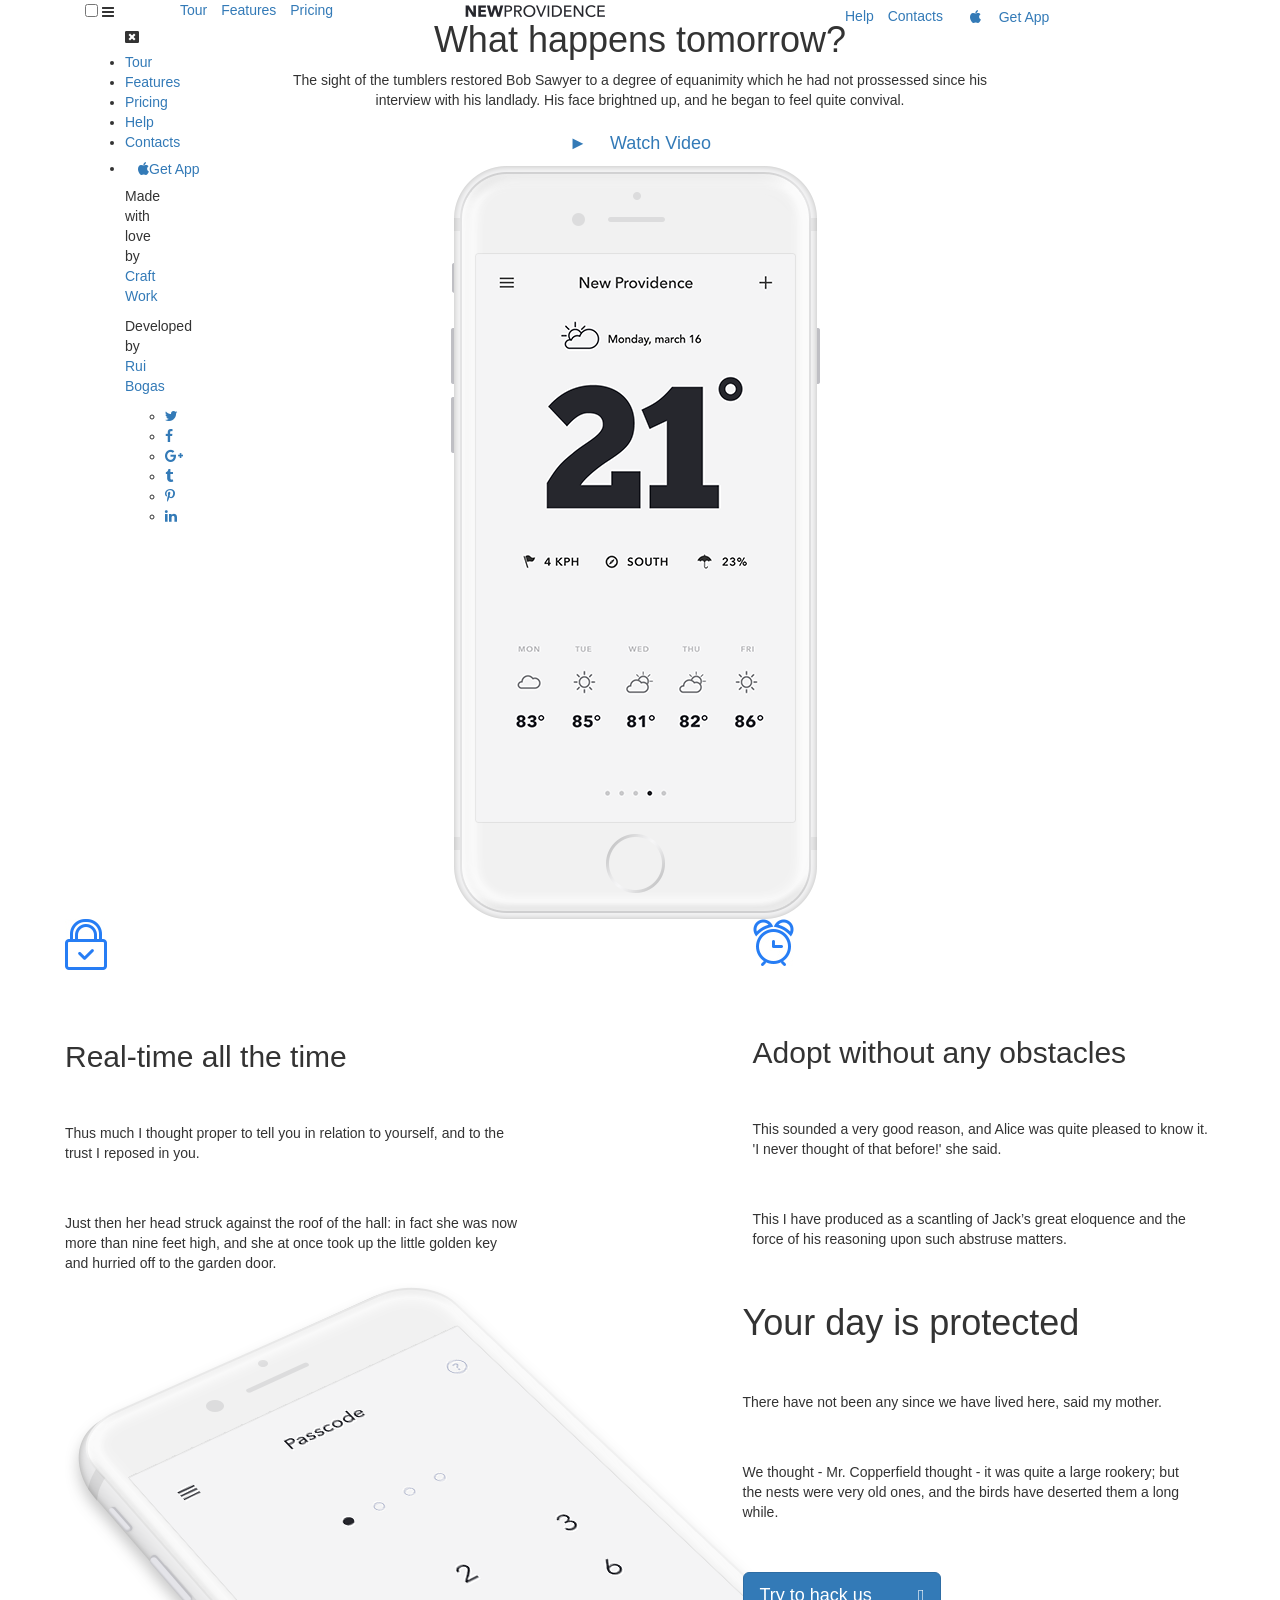
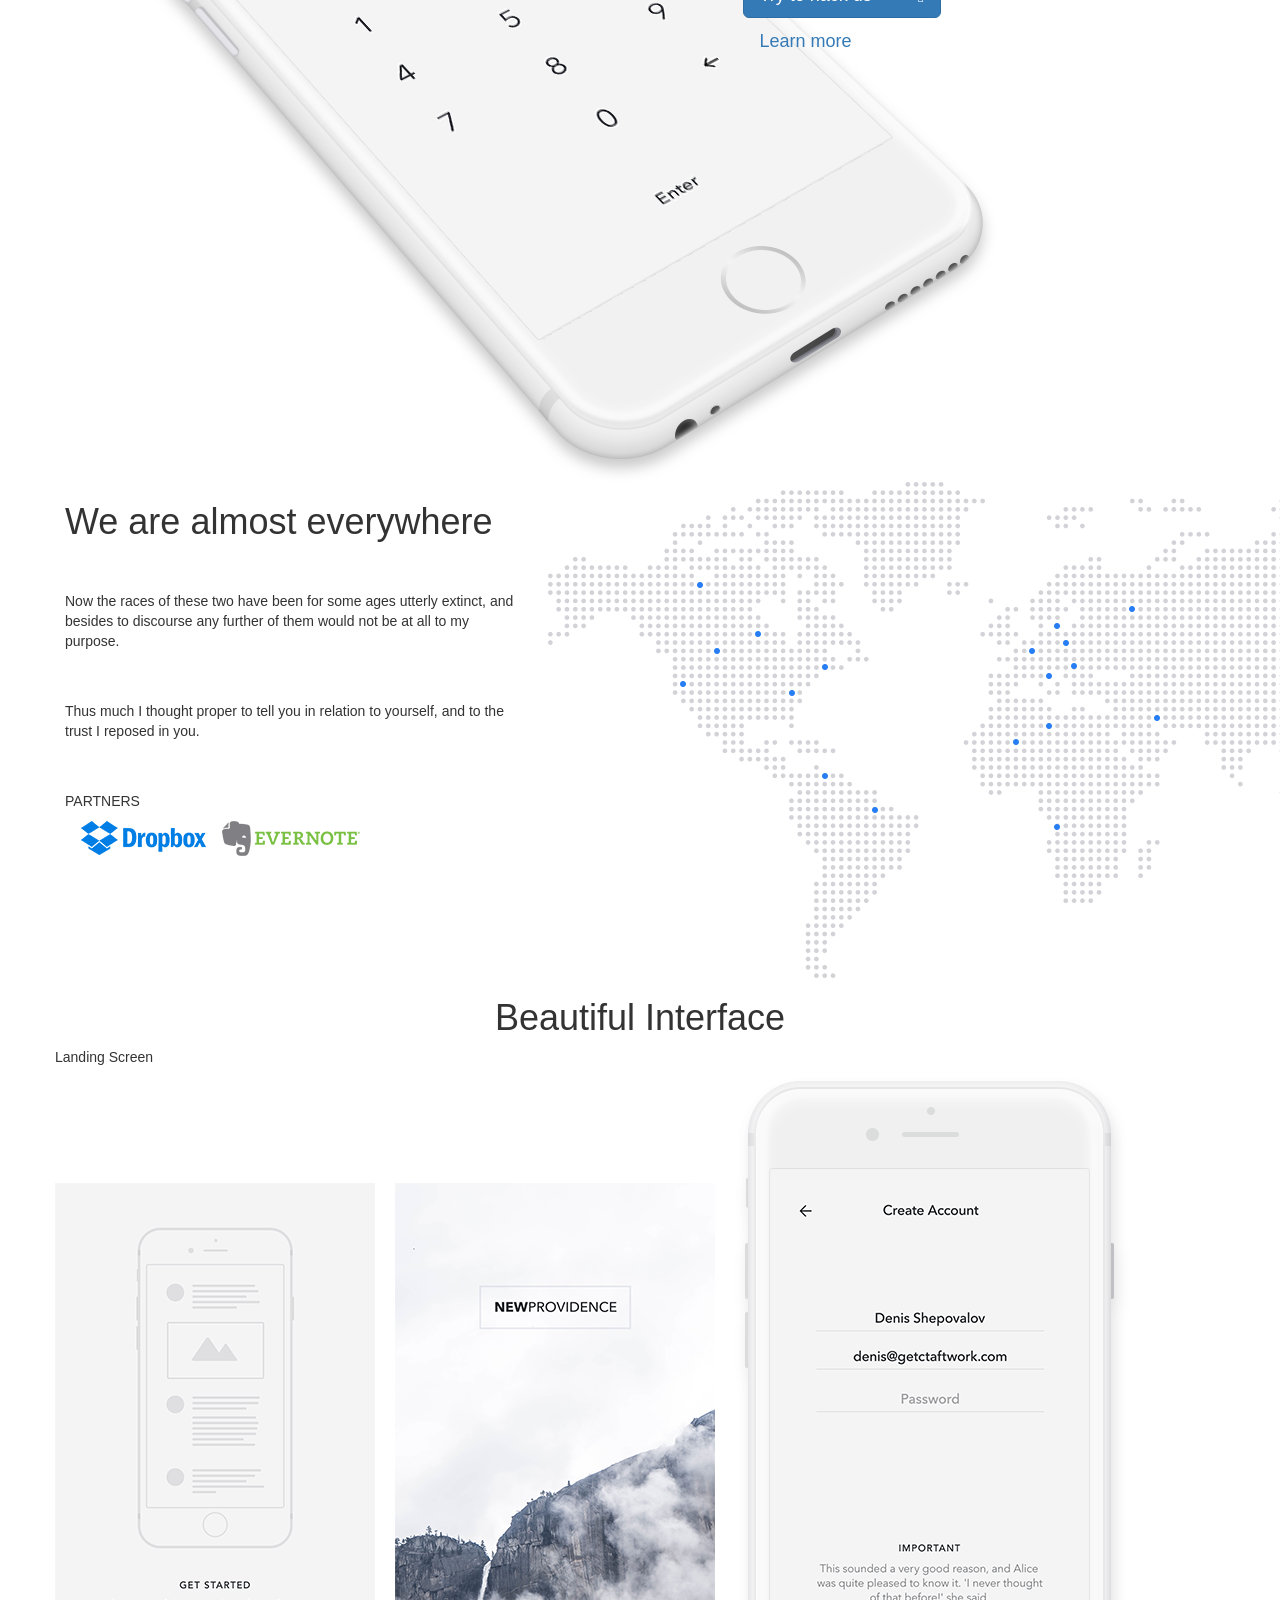
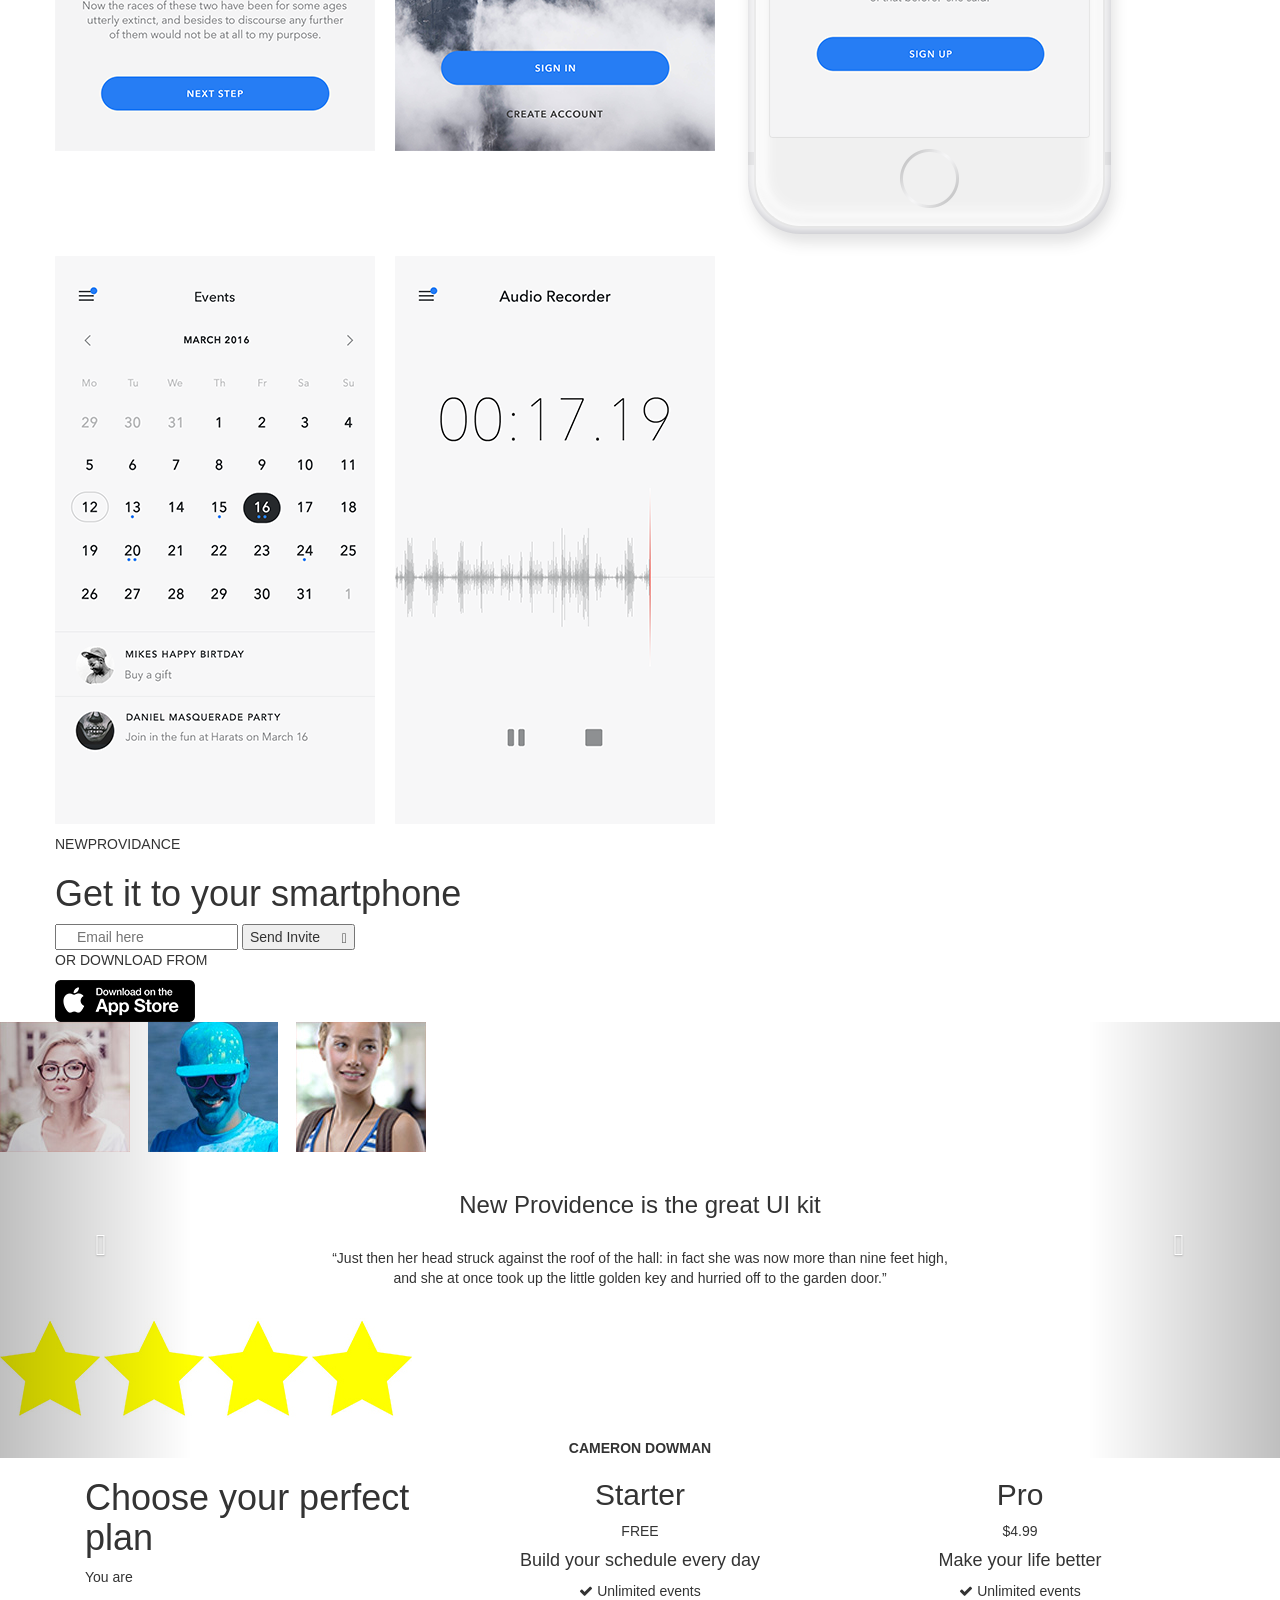
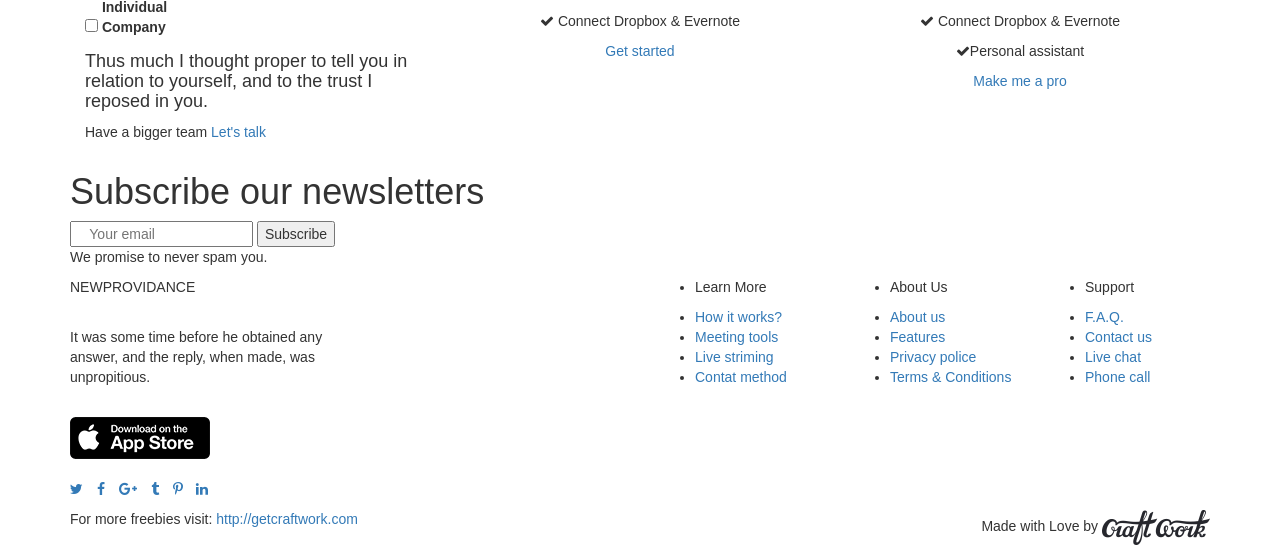
==== commit 1846328e: "new" ====
--- a/index.HTML
+++ b/index.HTML
@@ -1,490 +1,486 @@
 <!DOCTYPE html>
 <html lang="en">
-<head>
-  <meta charset="utf-8">
+  <head>
+<meta charset="utf-8">
   <meta http-equiv="X-UA-Compatible" content="IE=edge">
   <meta name="viewport" content="width=device-width, initial-scale=1">
   <!-- The above 3 meta tags *must* come first in the head; any other head content must come *after* these tags -->
   <title>New Providence</title>
-  <link href='https://fonts.googleapis.com/css?family=Roboto:400,300,700,500' rel='stylesheet' type='text/css'>
-  <link rel="stylesheet" href="fonts/font-awesome/css/font-awesome.min.css"> <!-- Font Awesome -->
-  <link rel="stylesheet" href="css/normalize.css"> <!-- CSS reset -->
-  <link rel="stylesheet" href="css/bootstrap.min.css"> <!-- Bootstrap Grid -->
-  <link rel="stylesheet" href="https://cdn.linearicons.com/free/1.0.0/icon-font.min.css">
-  <link rel="stylesheet" href="css/animate.min.css"><!-- Animate -->
-	<link rel="stylesheet" href="css/style.css"> <!-- Resource style -->
-  <link rel="stylesheet" href="css/magnific-popup.css"> <!-- Resource style -->
-
-  <!-- HTML5 shim and Respond.js for IE8 support of HTML5 elements and media queries -->
-  <!-- WARNING: Respond.js doesn't work if you view the page via file:// -->
-  <!--[if lt IE 9]>
-    <script src="https://oss.maxcdn.com/html5shiv/3.7.2/html5shiv.min.js"></script>
-    <script src="https://oss.maxcdn.com/respond/1.4.2/respond.min.js"></script>
-  <![endif]-->
-</head>
+    <link href='https://fonts.googleapis.com/css?family=Roboto:400,300,700,500' rel='stylesheet' type='text/css'>
+   <link rel="stylesheet" href="fonts\font-awesome-4.7.0\css\font-awesome.min.css"> <!-- Font Awesome -->
+    <link rel="stylesheet" href="css/bootstrap.min.css"> <!-- Bootstrap Grid -->
+    <link rel="stylesheet" href="css/animate.css"><!-- Animate -->
+    <link rel="stylesheet" href="css/style.css"> <!-- Resource style -->
+    <script src="js/wow.min.js"></script>
+    <script>new WOW().init();</script>
+    <script type="text/javascript" src="http://ajax.googleapis.com/ajax/libs/jquery/1.7.2/jquery.min.js"></script>
+    <script src="js/jquery.sticky.js"></script>
+     <script>  $(window).scroll(function() {
+if ($(this).scrollTop() > 1){  
+    $('nav').addClass("sticky");
+  }
+  else{
+    $('nav').removeClass("sticky");
+  }
+});</script>
+  </head>
+<style>
+</style>
+        
 <body>
 
-  <header id="main-nav">
-    <div class="container">
-
-      <a id="navigation" href="#"><i class="fa fa-bars"></i></a>
-
-      <div id="slide_out_menu">
-        <a href="#" class="menu-close"><i class="fa fa-times"></i></a>
-        <div class="logo"><img src="images/logo-white.png" alt=""></div>
-        <ul>
-          <li><a href="#">Tour</a></li>
-          <li><a href="#">Features</a></li>
-          <li><a href="#">Pricing</a></li>
-          <li><a href="#">Help</a></li>
-          <li><a href="#">Contacts</a></li>
-          <li><a href="#" class="btn btn-blue"><i class="fa fa-apple"></i> Get App</a></li>
-        </ul>
-
-        <div class="slide_out_menu_footer">
-          <div class="more-info">
-            <p>Made with love by <a href="http://getcraftwork.com">Craft Work</a></p>
-            <p>Developed by <a href="http://ruibogasdesign.net/">Rui Bogas</a>
-          </div>
-          <ul class="socials">
-            <li><a href="#"><i class="fa fa-twitter"></i></a></li>
-            <li><a href="#"><i class="fa fa-facebook"></i></a></li>
-            <li><a href="#"><i class="fa fa-google-plus"></i></a></li>
-            <li><a href="#"><i class="fa fa-tumblr"></i></a></li>
-            <li><a href="#"><i class="fa fa-pinterest-p"></i></a></li>
-            <li><a href="#"><i class="fa fa-linkedin"></i></a></li>
-          </ul>
-        </div>
-      </div>
-
-      <div class="row">
-        <div class="col-md-4">
-          <ul class="left">
-            <li><a href="#">Tour</a></li>
-            <li><a href="#">Features</a></li>
-            <li><a href="#">Pricing</a></li>
-          </ul>
+<nav class="navbar-fixed-top">
+    <div class="container">
+            <!-- Brand and toggle get grouped for better mobile display -->
+        <div class="navbar-header">  
+            <div type="button" class="navbar-toggle collapsed" data-toggle="collapse" data-target="#bs-example-navbar-collapse-1" aria-expanded="false">
+                <div class="col-md-6" >                
+                    <label class="btn-menu" for="hmt">
+                        <i class="fa fa-bars" aria-hidden="true"></i>
+                    </label>
+                    <ul class="hidden-menu">
+						<label class="btn-menu" for="hmt">
+						<i class="fa fa-window-close" aria-hidden="true"></i>   
+						</label>
+                	</ul>
+                    <a href="#" class="logo"><img src="images/logo.png" alt="New Providence"></a>
+                </div>     
+            </div>
+        </div>
+
+        <!-- Collect the nav links, forms, and other content for toggling -->
+        <div class="collapse navbar-collapse" id="bs-example-navbar-collapse-1">
+            <div class="col-xs-1" >
+               
+                <input type="checkbox" id="hmt" class="hidden-menu-ticker">
+                <label class="btn-menu" for="hmt">
+                    <i class="fa fa-bars" aria-hidden="true"></i>
+                </label>
+                <ul class="hidden-menu">
+                    <label class="btn-menu" for="hmt">
+                        <i class="fa fa-window-close" aria-hidden="true"></i>   
+                    </label>
+                
+                          <li><a href="#">Tour</a></li>
+                          <li><a href="#">Features</a></li>
+                          <li><a href="#">Pricing</a></li>
+                          <li><a href="#">Help</a></li>
+                          <li><a href="#">Contacts</a></li>
+                          <li><a href="#" class="btn btn-blue"><i class="fa fa-apple"></i>Get App</a></li>
+                        
+
+                        <div class="slide_out_menu_footer">
+                          <div class="more-info">
+                            <p>Made with love by <a href="http://getcraftwork.com">Craft Work</a></p>
+                            <p>Developed by <a href="http://ruibogasdesign.net/">Rui Bogas</a>
+                          </div>
+                          <ul class="socials">
+                            <li><a href="#"><i class="fa fa-twitter"></i></a></li>
+                            <li><a href="#"><i class="fa fa-facebook"></i></a></li>
+                            <li><a href="#"><i class="fa fa-google-plus"></i></a></li>
+                            <li><a href="#"><i class="fa fa-tumblr"></i></a></li>
+                            <li><a href="#"><i class="fa fa-pinterest-p"></i></a></li>
+                            <li><a href="#"><i class="fa fa-linkedin"></i></a></li>
+                          </ul>
+                        </div>
+                </ul>
+                 
+            </div>
+                 <div class="col-xs-3" >
+                    <ul class="list-inline"> 
+                        <li> <a href="#" title="link">Tour</a></li>
+                        <li> <a href="#" title="link">Features</a></li>
+                        <li> <a href="#" title="link">Pricing</a></li>
+                     </ul>
+            </div>
+            
+            <div class="col-xs-4" >
+                <ul class="list-inline">
+                <li><a href="#" class="logo"><img src="images/logo.png" alt="New Providence"></a></li>
+            </ul>
+            </div>
+            <div class="col-xs-4" >
+                <ul class="list-inline">
+                    <li> <a href="#" title="link">Help</a></li>
+                    <li> <a href="#" title="link">Contacts</a></li>
+                    <li><a href="#" class="btn btn-blue center center"><i class="fa fa-apple"></i>&emsp; Get App</a></li>
+                </ul>
+            </div>
+        </div>
+    </div>
+</nav>
+    
+<section id="section_1">
+    <div class="container">
+            <div class="col-md-8 col-md-offset-2 text-center">
+                <div class="What wow fadeInUp" data-wow-delay="0.2s">
+                    <h1>What happens tomorrow?</h1>
+                </div>
+                <div class="Sight wow fadeInUp" data-wow-delay="0.25s">
+                    <p> The sight of the tumblers restored Bob Sawyer to a degree of equanimity which he had not prossessed since his interview with his landlady. His face brightned up, and he began to feel quite convival.</p>
+                </div>
+                <div class="button_1 wow fadeInUp" data-wow-delay="0.3s">
+                    <a href="" class="btn btn-lg" > <span><i class="btn_1">&#9658;</i></span>&emsp; Watch Video</a>
+                </div>
+                <div class="col-md-12 list-inline text-center"><img src="images/header_iphone.png" alt="..." class="header_iphone wow fadeInUp"data-wow-delay="0.35s"></div>
+            </div>
+    </div>
+</section>
+
+<section id="section_2">
+    <div class="container wow fadeInUp" data-wow-offset="200">
+        <div class="row">
+            <div class="col-md-5 list-inline text-left center">
+                <p> <img src="images/Lock-Icon.jpg" alt="..." class="Lock-Icon"></p>
+                <br><br>
+                <h2>Real-time all the time</h2>
+                <br><br>
+                <p>Thus much I thought proper to tell you in relation to yourself, and to the trust I reposed in you.</p>
+                <br><br>
+                <p>Just then her head struck against the roof of the hall: in fact she was now more than nine feet high, and she at once took up the little golden key and hurried off to the garden door.</p>
+            </div>
+            <div class="col-md-1 list-inline center"></div>
+            <div class ="col-md-5 list-inline text-left pull-right">
+                <p> <img src="images/Clock-Icon.jpg" alt="..." class="Clock-Icon"></p>
+                <br><br>
+                <h2>Adopt without any obstacles</h2>
+                <br><br>
+                <p>This sounded a very good reason, and Alice was quite pleased to know it. 'I never thought of that before!' she said. </p>
+                <br><br>
+                <p>This I have produced as a scantling of Jack’s great eloquence and the force of his reasoning upon such abstruse matters.</p>
+            </div>
+        </div>
+    </div>
+ </section>               
+                
+<section id="section_3">
+    <div class="container">
+        <div class="row">
+            <div class="col-md-7 list-inline text-left center"><img src="images/iphone-feature.png" alt="..." class="iphone-feature wow fadeInLeft" data-wow-delay="0.1s" data-wow-offset="500"></div>
+            <div class="col-md-5 list-inline text-left center">
+                <div class="iphone-feature_wrap">
+                    <h1>Your day is protected</h1>
+                    <br><br>
+                    <p>There have not been any since we have lived here, said my mother.</p>
+                    <br><br>
+                    <p>We thought - Mr. Copperfield thought - it was quite a large rookery; but the nests were very old ones, and the birds have deserted them a long while.</p>
+                    <br><br>
+                    <div class="button_2">
+                    <a href="" class="btn btn-primary btn-lg" > Try to hack us &emsp;&emsp; <span><i class="glyphicon glyphicon-arrow-right"></i></span></a>   
+                    </div>
+                    <div class="button_3">
+                    <a href="" class="btn btn-lg center center">Learn more</a>   
+                    </div>
+                </div>
+            </div>
+        </div>
+    </div>
+</section>
+
+<section id="section_4">
+    <div class="container"> 
+        <div class="row">
+            <div class="col-md-5 list-inline text-left center">
+                <div class="map-feature_wrap">
+                    <h1>We are almost everywhere</h1>
+                    <br><br>
+                    <p>Now the races of these two have been for some ages utterly extinct, and besides to discourse any further of them would not be at all to my purpose. </p>
+                    <br><br>
+                    <p>Thus much I thought proper to tell you in relation to yourself, and to the trust I reposed in you.</p>
+                    <br><br>
+                    <div id="PARTNERS"><p>PARTNERS</p>
+                        <div class="col-md-4 list-inline "><img src="images/dropbox.png" alt="..." class="dropbox"></div>
+                        <div class="col-md-4 list-inline "><img src="images/evernote.png" alt="..." class="evernote"></div>
+                    </div>
+                </div>
+            </div>
+            <div class="col-md-7 list-inline">
+                <img src="images/map.png" alt="..." class="map wow fadeInRight" data-wow-delay="0.1s" data-wow-offset="300">
+            </div>
+        </div>
+     </div>   
+</section> 
+
+<section id="section_5">
+    <div class="container">
+        <div class="row">
+        <div class="iphone-screens">
+            <div class="row">
+                <div class="col-md-12 text-center"><h1><span id="Beautiful_Interface">Beautiful Interface</span></h1></div>
+            </div>
+            <div id="line"></div>
+            <p id="Landing_Screen">Landing Screen</p>
+        </div>    
+        <div class="image-list wow fadeIn">
+            <ul class="list-inline pull center">
+                <li><img src="images/interface/img-1.png" alt="..." class="img-1"><li>
+                <li><img src="images/interface/img-2.png" alt="..." class="img-2"><li>
+                <li><img src="images/interface/main-img.png" alt="..." class="main-img"><li>
+                <li><img src="images/interface/img-3.png" alt="..." class="img-3"><li>
+                <li><img src="images/interface/img-4.png" alt="..." class="img-4"><li>
+           </ul>
+        </div>    
+        <div class="Ready_to_buy">
+            <div><p><span id="NEW">NEW</span>PROVIDANCE</p></div>
+            <div><h1>Get it to your smartphone</h1></div>
+            <div class="button_6"> 
+                <form action="">
+                    <input type="email" class="button_4" placeholder="&emsp; Email here">
+                    <button type="submit" class="button_5">Send Invite &emsp; <i class="glyphicon glyphicon-arrow-right"></i></button>
+                </form>
+            </div>
+        </div>
+        <div class="Ready_to_buy_2">
+            <div><p><span id="OR_DOWNLOAD_FROM">OR DOWNLOAD FROM</span></p></div>
+            <div class="app-store-download">
+                <a href="" ><img src="images/app-store-download.png" alt="..."></a>
+            </div>
+        </div>
+        </div>
+    </div>
+</section>
+ 
+<section id="section_6">
+
+    <!-- Карусель -->
+<div id="myCarousel" class="carousel" data-interval="3000" data-ride="carousel">
+  <!-- Слайды карусели -->
+  <div class="carousel-inner">
+    <!-- Слайды создаются с помощью контейнера с классом item, внутри которого помещается содержимое слайда -->
+    <div class="item">
+        <div class="carousel-img">
+        <img src="images/user1.jpg" alt="..." class="round">&emsp;
+        <img src="images/user2.jpg" alt="..." class="semi">&emsp;
+        <img src="images/user3.jpg" alt="..." class="semi"> &emsp;     
+        </div><br>
+        
+         <div class="row">
+              <div class="col-md-3"></div>
+              <div class="col-md-6 text-center"><h3>New Providence is the great UI kit</h3></div>
+              <div class="col-md-3"></div>
+        </div><br>
+        <div class="row">
+              <div class="col-md-3"></div>
+              <div class="col-md-6 text-center"><p>“Just then her head struck against the roof of the hall: in fact she was now more than nine feet high, and she at once took up the little golden key and hurried off to the garden door.”</p></div>
+            <div class="col-md-3"></div>
+      </div><br>
+        <div class="rating-wrapper">
+    <img src="images/star.jpg" alt="..." class="star">
+   <img src="images/star.jpg" alt="..." class="star">
+    <img src="images/star.jpg" alt="..." class="star">
+      </div><br>
+         <div class="row">
+              <div class="col-md-3"></div>
+              <div class="col-md-6 text-center"><b>ELIZABET TEYLOR</b></div>
+            <div class="col-md-3"></div>
+</div>
+    </div>    
+    
+    <!-- Слайд №2 -->
+   <div class="item active">
+        <div class="carousel-img">
+        <img src="images/user1.jpg" alt="..." class="semi" >&emsp;
+        <img src="images/user2.jpg" alt="..." class="round">&emsp;
+        <img src="images/user3.jpg" alt="..." class="semi">&emsp;
+        </div><br>
+         <div class="row">
+              <div class="col-md-3"></div>
+              <div class="col-md-6 text-center"><h3>New Providence is the great UI kit</h3></div>
+              <div class="col-md-3"></div>
+        </div><br>
+        <div class="row">
+              <div class="col-md-3"></div>
+              <div class="col-md-6 text-center"><p>“Just then her head struck against the roof of the hall: in fact she was now more than nine feet high, and she at once took up the little golden key and hurried off to the garden door.”</p></div>
+            <div class="col-md-3"></div>
+       </div><br>
+    
+<div class="rating-wrapper">
+    <img src="images/star.jpg" alt="..." class="star">
+   <img src="images/star.jpg" alt="..." class="star">
+    <img src="images/star.jpg" alt="..." class="star">
+    <img src="images/star.jpg" alt="..." class="star">
+    </div><br>
+       <div class="row">
+              <div class="col-md-3"></div>
+              <div class="col-md-6 text-center"><b>CAMERON DOWMAN</b></div>
+            <div class="col-md-3"></div>
+</div>
+    </div>    
+       
+       <!-- Слайд №3 -->
+    <div class="item">
+        <div class="carousel-img">
+        <img src="images/user1.jpg" alt="..." class="semi"> &emsp;  
+        <img src="images/user2.jpg" alt="..." class="semi">&emsp;
+        <img src="images/user3.jpg" alt="..." class="round">&emsp;
+        </div><br>
+         <div class="row">
+              <div class="col-md-3"></div>
+              <div class="col-md-6 text-center"><h3>New Providence is the great UI kit</h3></div>
+              <div class="col-md-3"></div>
+        </div><br>
+        <div class="row">
+              <div class="col-md-3"></div>
+              <div class="col-md-6 text-center"><p>“Just then her head struck against the roof of the hall: in fact she was now more than nine feet high, and she at once took up the little golden key and hurried off to the garden door.”</p></div>
+            <div class="col-md-3"></div>
+      </div><br>
+        <div class="rating-wrapper">
+    <img src="images/star.jpg" alt="..." class="star">
+    <img src="images/star.jpg" alt="..." class="star">
+    <img src="images/star.jpg" alt="..." class="star">
+    <img src="images/star.jpg" alt="..." class="star">
+    <img src="images/star.jpg" alt="..." class="star">
+     </div><br>
+        <div class="row">
+              <div class="col-md-3"></div>
+              <div class="col-md-6 text-center"><b>VALENTINA SEMERENKO</b></div>
+            <div class="col-md-3"></div>
+</div>
+    </div>    
+  
+	   
+      <!-- Система навигации для карусели, с помощью которой осуществляется переход на предыдущий и следующий слайд -->
+      <!-- Кнопка, переход на предыдущий слайд с помощью атрибута data-slide="prev" -->
+   <a class="left carousel-control" href="#myCarousel" role="button" data-slide="prev"><span class="glyphicon glyphicon-chevron-left" aria hidden="true"></span></a>
+<a class="right carousel-control" href="#myCarousel" role="button" data-slide="next"><span class="glyphicon glyphicon-chevron-right" aria-hidden="true"></span></a>
+</div>
+    
+        </div> 
+    </section>
+
+<section id="section_7">
+    <div class="container">
+        <div class="col-md-4 text-left">
+            <div class="Choose">
+                <h1>Choose your perfect plan</h1>
+            </div>
+            <p>You are</p>   
+            <div class="vsepole">            
+                <input type="checkbox" id="payt2"/>
+                <label for="payt2">
+                    <div class="Individual">Individual</div>
+                    <div class="Company">Company</div>
+                </label>
+            </div>
+            <div class="Thus">
+                <h4>Thus much I thought proper to tell you in relation to yourself, and to the trust I reposed in you.</h4>
+            </div>
+                <p>Have a bigger team <a href="http://getcraftwork.com"><span id="talk">Let's talk</span></a></p> 
+            
         </div>
         <div class="col-md-4 text-center">
-          <a href="#" class="logo"><img src="images/logo.png" alt="New Providence"></a>
-        </div>
-        <div class="col-md-4">
-          <ul class="right">
-              <li><a href="#" class="help">Help</a></li>
-              <li><a href="#">Contacts</a></li>
-              <li><a href="#" class="btn btn-blue"><i class="fa fa-apple"></i> Get App</a></li>
-          </ul>
-        </div>
-      </div>
-    </div>
-  </header><!-- //Main Nav -->
-
-  <section id="header">
-    <div class="container">
-      <div class="row">
-        <div class="col-md-8 col-md-offset-2 text-center">
-          <h1 class="wow fadeInUp">What happens tomorrow?</h1>
-          <p class="wow fadeInUp" data-wow-delay=".2s">The sight of the tumblers restored Bob Sawyer to a degree of equanimity which he had not possessed since his interview with his landlady. His face brightened up, and he began to feel quite convivial.</p>
-          <a href="https://vimeo.com/74220509" class="btn btn-lg video-btn wow fadeInUp lightbox mfp-iframe" data-wow-delay=".3s" data-effect="mfp-zoom-in"><i class="fa fa-play"></i> Watch Video</a>
-        </div>
-
-        <!-- iPhone -->  
-        <img class="header_iphone wow fadeInUp" src="images/header_iphone.png" alt="" data-wow-delay=".4s">
-        <!-- //iPhone -->
-      </div>
-    </div>
-  </section><!-- //Header -->
-
-  <section id="features">
-    <div class="container">
-      <div class="row">
-        <div class="col-md-6 feature-item">
-          <div class="feature wow fadeInUp">
-            <div class="f-icon"><i class="lnr lnr-lock"></i></div>
-            <div class="f-description">
-              <h4>Real-time all the time</h4>
-              <p>Thus much I thought proper to tell you in relation to yourself, and to the trust I reposed in you.
-
-Just then her head struck against the roof of the hall: in fact she was now more than nine feet high, and she at once took up the little golden key and hurried off to the garden door.</p>
-            </div>
-          </div>
-        </div>
-        <div class="col-md-6 feature-item">
-          <div class="feature wow fadeInUp" data-wow-delay=".1s">
-            <div class="f-icon"><i class="lnr lnr-clock"></i></div>
-            <div class="f-description">
-              <h4>Adopt without any obstacles</h4>
-              <p>This sounded a very good reason, and Alice was quite pleased to know it. 'I never thought of that before!' she said.
-
-This I have produced as a scantling of Jack’s great eloquence and the force of his reasoning upon such abstruse matters.</p>
-            </div>
-          </div>
-        </div>
-      </div>
-    </div>
-  </section><!-- //Features -->
-
-  <section id="iphone-feature">
-    <div class="container">
-      <div class="row">
-        <div class="col-md-5 col-md-offset-7">
-          <h2>
-            Your day is protected
-          </h2>
-          <p>
-            There have not been any since we have lived here, said my mother. 
-            <br><br>
-            We thought - Mr. Copperfield thought - it was quite a large rookery; but the nests were very old ones, and the birds have deserted them a long while.
-          </p>
-          <div class="btns-container">
-            <a href="#" class="btn btn-blue">Try to hack us <i class="fa fa-arrow-right"></i></a>
-            <a href="#" class="btn">Learn More</a>
-          </div>
-        </div>
-
-        <div class="iphone-showcase wow fadeInLeft">
-          <div class="device">
-            <img src="images/iphone-feature.png" alt="">
-          </div>
-        </div><!-- //iPhone Showcase -->
-
-
-      </div>
-    </div>
-  </section><!-- //iPhone Feature -->
-
-  <section id="map-feature">
-    <div class="container">
-      <div class="row">
-        <div class="col-md-5">
-          <h2>We are almost everywhere</h2>
-          <p>
-            Now the races of these two have been for some ages utterly extinct, and besides to discourse any further of them would not be at all to my purpose.
-            <br><br>
-            Thus much I thought proper to tell you in relation to yourself, and to the trust I reposed in you.
-          </p>
-          <div class="partners">
-            <div class="title">Partners</div>
-            <ul>
-              <li><a href="#"><img src="images/dropbox.png" alt="Dropbox"></a></li>
-              <li><a href="#"><img src="images/evernote.png" alt="Dropbox"></a></li>
-            </ul>
-          </div>
-        </div>
-
-        <div class="map-showcase wow fadeInRight">
-          <div class="map">
-            <img src="images/map.png" alt="">
-          </div>
-        </div><!-- //Map Showcase -->
-
-      </div>
-    </div>
-  </section><!-- //Map Feature -->
-
-  <section id="iphone-screens">
-    <div class="container">
-      <div class="row">
-        <div class="col-md-12 text-center">
-          <h2>Beautiful Interface</h2>
-          <hr>
-          <p class="subtitle">Landing Screen</p>
-        </div>
-      </div>
-    </div>
-
-    <div class="images-showcase wow fadeIn">
-      <ul class="images-list">
-        <li>
-          <img src="images/interface/img-1.png" alt="">
-        </li>
-        <li>
-          <img src="images/interface/img-2.png" alt="">
-        </li>
-        <li class="main-img">
-          <img src="images/interface/main-img.png" alt="">
-        </li>
-        <li>
-          <img src="images/interface/img-3.png" alt="">
-        </li>
-        <li>
-          <img src="images/interface/img-4.png" alt="">
-        </li>
-      </ul>
-    </div>
-    
-  </section><!-- //iPhone Screens -->
-
-  <section id="ready-to-buy">
-    <div class="container">
-      <div class="row">
-        <div class="col-md-12 text-center">
-          <p class="subtitle">New<span class="f-w-400">Providence</span></p>
-          <h2>Get it to your smartphone</h2>
-          <form action="">
-            <div class="form-group">
-              <input type="email" placeholder="Email here">
-              <a href="#" class="btn btn-green">Send Invite <i class="fa fa-arrow-right"></i></a>
-            </div>
-          </form>
-          <p class="subtitle">Or Download From</p>
-          <div class="download-btn">
-            <a href="#" class="btn btn-dark">
-              <i class="fa fa-apple"></i>
-              <span>
-                Dowload on the <br>
-                <b>App Store</b>
-              </span>
-            </a>
-          </div>
-        </div>
-      </div>
-    </div>
-  </section><!-- //Ready to Buy -->
-
-  <section id="customers">
-    <div class="container">
-      <div class="row">
-        <div id="testimonials-slider">
-          <div class="col-md-6 col-md-offset-3 text-center">
-
-            <div class="carousel slide" data-ride="carousel" id="quote-carousel">
-              <!-- Carousel Slides / Quotes -->
-              <div class="carousel-inner text-center">
-                <!-- Bottom Carousel Indicators -->
-                <ol class="carousel-indicators">
-                    <li data-target="#quote-carousel" data-slide-to="0" class="active">
-                      <img class="img-responsive " src="images/user1.jpg" alt="">
-                    </li>
-                    <li data-target="#quote-carousel" data-slide-to="1">
-                      <img class="img-responsive" src="images/user2.jpg" alt="">
-                      <div class="shadow"></div>
-                    </li>
-                    <li data-target="#quote-carousel" data-slide-to="2">
-                      <img class="img-responsive" src="images/user3.jpg" alt="">
-                    </li>
-                </ol>
-                
-
-                  <!-- Quote 1 -->
-                  <div class="item active">
-                    <div class="testimonial">
-                      <h3>New Providence is the great UI kit</h3>
-                      <p>“Just then her head struck against the roof of the hall: in fact she was now more than nine feet high, and she at once took up the little golden key and hurried off to the garden door.”</p>
-                      <div class="star-rating">
-                        <i class="fa fa-star gold-star"></i>
-                        <i class="fa fa-star gold-star"></i>
-                        <i class="fa fa-star gold-star"></i>
-                        <i class="fa fa-star gold-star"></i>
-                        <i class="fa fa-star"></i>
-                      </div>
-                      <p class="customer-name">Cameron Downman</p>
+            <div class="Starter ">
+                <h2>Starter</h2>
+                <div class="button_free"><p>FREE</p></div>
+                <div class="Build"><h4>Build your schedule every day</h4></div>
+                <div class="Events">
+                    <p ><span class="lock"><i class="fa fa-check" aria-hidden="true"></i></span>   Unlimited events</p>
+                    <p ><span class="lock"><i class="fa fa-check" aria-hidden="true"></i></span>  Connect Dropbox & Evernote</p>
+                </div>
+                <div class="btn_starter">
+                   <a href="" class="btn_starter">Get started</a>
+                </div>
+            </div>
+        </div>
+        <div class="col-md-4 text-center">
+            <div class="Pro">
+                <h2>Pro</h2>
+                <div class="button_free"><p>$4.99</p></div>
+                <div class="Build"><h4>Make your life better</h4></div>
+                <div class="Events">
+                    <p ><span class="lock"><i class="fa fa-check" aria-hidden="true"></i></span>   Unlimited events</p>
+                    <p ><span class="lock"><i class="fa fa-check" aria-hidden="true"></i></span>  Connect Dropbox & Evernote</p>
+                    <p ><span class="lock"><i class="fa fa-check" aria-hidden="true"></i></span>Personal assistant</p>
+                 </div>
+                <div class="btn_starter">
+                    <a href="" class="btn_starter">Make me a pro</a>
+                </div>
+            </div>
+        </div>       
+            </div> 
+                                   
+</section>
+    
+<section id="section_8">
+    <div class="container">
+           <div class="Subscribe">
+                <h1>Subscribe our newsletters</h1>
+            <div class="button_6"> 
+                 <form action="">
+                        <input type="email" class="button_4" placeholder="    Your email">
+                        <button type="submit" class="button_5">Subscribe</button>
+                     <div><p>We promise to never spam you.</p></div>
+                 </form>
+            </div>
+
+            </div>
+    </div>
+</section>
+    
+<footer class="footer">
+    <div class="container">
+        <div class="container_footer_1">
+            <div class="row">
+                <div class="col-md-3 text-left">
+                        <div><p><span id="NEW">NEW</span>PROVIDANCE</p></div><br>
+                        <div><p>It was some time before he obtained any answer, and the reply, when made, was unpropitious.</p></div><br>
+                        <div class="app-store-download_2">
+                        <a href="" ><img src="images/app-store-download.png" alt="..."></a></div><br>
+                    <ul class="list-inline">
+                        <li><a href="https://twitter.com/?lang=uk"><i class="fa fa-twitter"></i></a></li>
+                        <li><a href="https://uk-ua.facebook.com/login/"><i class="fa fa-facebook"></i></a></li>
+                        <li><a href="https://plus.google.com/collections/featured?hl=uk"><i class="fa fa-google-plus"></i></a></li>
+                        <li><a href="https://www.tumblr.com/login"><i class="fa fa-tumblr"></i></a></li>
+                        <li><a href="https://ru.pinterest.com/"><i class="fa fa-pinterest-p"></i></a></li>
+                        <li><a href="https://www.linkedin.com/"><i class="fa fa-linkedin"></i></a></li>
+                    </ul>
+                </div>
+                <div class="col-md-3"> 
+                </div>
+                <div class="col-md-2">
+                     <ul>
+                        <li><p class="title">Learn More</p></li>
+                        <li><a href="#">How it works?</a></li>
+                        <li><a href="#">Meeting tools</a></li>
+                        <li><a href="#">Live striming</a></li>
+                        <li><a href="#">Contat method</a></li>
+                      </ul>
+                </div>
+                    <div class="col-md-2"> 
+                     <ul>
+                        <li><p class="title">About Us</p></li>
+                        <li><a href="#">About us</a></li>
+                        <li><a href="#">Features</a></li>
+                        <li><a href="#">Privacy police</a></li>
+                        <li><a href="#">Terms & Conditions</a></li>
+                      </ul>
                     </div>
-                  </div>
-                  <!-- Quote 2 -->
-                  <div class="item">
-                    <div class="testimonial">
-                      <h3>New Providence is the great UI kit</h3>
-                      <p>“Just then her head struck against the roof of the hall: in fact she was now more than nine feet high, and she at once took up the little golden key and hurried off to the garden door.”</p>
-                      <div class="star-rating">
-                        <i class="fa fa-star gold-star"></i>
-                        <i class="fa fa-star gold-star"></i>
-                        <i class="fa fa-star gold-star"></i>
-                        <i class="fa fa-star gold-star"></i>
-                        <i class="fa fa-star"></i>
-                      </div>
-                      <p class="customer-name">Cameron Downman</p>
+                <div class="col-md-2"> 
+                    <ul>
+                        <li><p class="title">Support</p></li>
+                        <li><a href="#">F.A.Q.</a></li>
+                        <li><a href="#">Contact us</a></li>
+                        <li><a href="#">Live chat</a></li>
+                        <li><a href="#">Phone call</a></li>
+                    </ul>
+                </div>
+                   
+            </div>
+        </div>
+        </div>
+    <div class="container">
+        <div class="container_footer">
+            <div class="row">
+                    <div class="col-md-6 text-left">
+                        <div class="more-info">
+                            For more freebies visit: <a href="http://getcraftwork.com">http://getcraftwork.com</a>
+                        </div>
                     </div>
-                  </div>
-                  <!-- Quote 3 -->
-                  <div class="item">
-                    <div class="testimonial">
-                      <h3>New Providence is the great UI kit</h3>
-                      <p>“Just then her head struck against the roof of the hall: in fact she was now more than nine feet high, and she at once took up the little golden key and hurried off to the garden door.”</p>
-                      <div class="star-rating">
-                        <i class="fa fa-star gold-star"></i>
-                        <i class="fa fa-star gold-star"></i>
-                        <i class="fa fa-star gold-star"></i>
-                        <i class="fa fa-star gold-star"></i>
-                        <i class="fa fa-star"></i>
-                      </div>
-                      <p class="customer-name">Cameron Downman</p>
-                    </div>
-                  </div>
-              </div>
-
-              <!-- Carousel Buttons Next/Prev -->
-              <a data-slide="prev" href="#quote-carousel" class="left carousel-control"><i class="fa fa-chevron-left"></i></a>
-              <a data-slide="next" href="#quote-carousel" class="right carousel-control"><i class="fa fa-chevron-right"></i></a>
-            </div>
-          </div>
-        </div>
-      </div>
-    </div>
-  </section><!-- //Customers -->
-
-  <section id="plan">
-    <div class="container">
-      <div class="row">
-        <div class="col-md-4">
-          <h2>Choose your perfect plan</h2>
-          <p class="subtitle">You are</p>
-          <div class="toggle-container cf">
-            <div class="switch-toggles">
-              <div class="individual">Individual</div> <!-- active -->
-              <div class="company">Company</div>
-            </div>
-          </div>
-          <p>
-            Thus much I thought proper to tell you in relation to yourself, and to the trust I reposed in you.
-          </p>
-          <p class="info">Have a bigger team? <a href="#">Let‘s talk</a></p>
-        </div>
-        <div id="price_tables" class="col-md-7 col-md-offset-1">
-          <div class="individual cf">
-            <div class="price-table highlighted">
-              <div class="table-inner text-center">
-                <h3>Starter</h3>
-                <span class="price">Free</span>
-                <p class="phrase">Build your schedule<br> every day</p>
-                <ul class="feature-list">
-                  <li><i class="fa fa-check"></i> Unlimeted events</li>
-                  <li><i class="fa fa-check"></i> Connect Dropbox & Evernote</li>
-                  <li>&nbsp;</li>
-                </ul>
-                <a href="" class="btn btn-blue">Get Started</a>                
-              </div>
-            </div>
-            <div class="price-table">
-              <div class="table-inner text-center">
-                <h3>Pro</h3>
-                <span class="price">$4.99</span>
-                <p class="phrase">Make your life<br> better</p>
-                <ul class="feature-list">
-                  <li><i class="fa fa-check"></i> Unlimeted events</li>
-                  <li><i class="fa fa-check"></i> Connect Dropbox & Evernote</li>
-                  <li><i class="fa fa-check"></i> Personal assistant</li>
-                </ul>
-                <a href="" class="btn btn-blue">Make me a pro</a>                
-              </div>
-            </div>
-          </div><!-- /Individual -->
-
-          <div class="company cf">
-            <div class="price-table highlighted">
-              <div class="table-inner text-center">
-                <h3>Starter</h3>
-                <span class="price">Free</span>
-                <p class="phrase">Build your schedule<br> every day</p>
-                <ul class="feature-list">
-                  <li><i class="fa fa-check"></i> Unlimeted events</li>
-                  <li><i class="fa fa-check"></i> Connect Dropbox & Evernote</li>
-                  <li>&nbsp;</li>
-                </ul>
-                <a href="" class="btn btn-blue">Get Started</a>                
-              </div>
-            </div>
-            <div class="price-table">
-              <div class="table-inner text-center">
-                <h3>Pro</h3>
-                <span class="price">$4.99</span>
-                <p class="phrase">Make your life<br> better</p>
-                <ul class="feature-list">
-                  <li><i class="fa fa-check"></i> Unlimeted events</li>
-                  <li><i class="fa fa-check"></i> Connect Dropbox & Evernote</li>
-                  <li><i class="fa fa-check"></i> Personal assistant</li>
-                </ul>
-                <a href="" class="btn btn-blue">Make me a pro</a>                
-              </div>
-            </div>
-          </div><!-- /Company -->
-        </div>
-      </div>
-    </div>
-  </section><!-- //Plan -->
-
-  <section id="subscribe">
-    <div class="container">
-      <div class="row">
-        <div class="col-md-12 text-center">
-          <p class="subtitle"></p>
-          <h2>Subscribe our newsletters</h2>
-          <form action="">
-            <div class="form-group">
-              <input type="email" placeholder="Email here">
-              <a href="#" class="btn btn-green">Subscribe</a>
-            </div>
-          </form>
-          <p class="promise">We promise to never spam you.</p>
-        </div>
-      </div>
-      </div>
-    </div>
-  </section><!-- //Subscribe -->
-
-  <footer id="footer">
-    <div class="container footer-container">
-      <div class="row">
-        <div class="col-md-3">
-          <img class="logo" src="images/logo.png" alt="">
-          <p>It was some time before he obtained any answer, and the reply, when made, was unpropitious.</p>
-          <a href="#" class="app_download"><img src="images/app-store-download.png" alt=""></a>
-          <ul class="socials">
-            <li><a href="#"><i class="fa fa-twitter"></i></a></li>
-            <li><a href="#"><i class="fa fa-facebook"></i></a></li>
-            <li><a href="#"><i class="fa fa-google-plus"></i></a></li>
-            <li><a href="#"><i class="fa fa-tumblr"></i></a></li>
-            <li><a href="#"><i class="fa fa-pinterest-p"></i></a></li>
-            <li><a href="#"><i class="fa fa-linkedin"></i></a></li>
-          </ul>
-        </div>
-        <div class="col-md-2 col-md-offset-3 col-sm-4 col-xs-6 footer-links">
-          <ul>
-            <li><p class="title">Learn More</p></li>
-            <li><a href="#">How it works?</a></li>
-            <li><a href="#">Meeting tools</a></li>
-            <li><a href="#">Live striming</a></li>
-            <li><a href="#">Contat method</a></li>
-          </ul>
-        </div>
-        <div class="col-md-2 col-sm-4 col-xs-6 footer-links">
-          <ul>
-            <li><p class="title">About Us</p></li>
-            <li><a href="#">About us</a></li>
-            <li><a href="#">Features</a></li>
-            <li><a href="#">Privacy police</a></li>
-            <li><a href="#">Terms & Conditions</a></li>
-          </ul>
-        </div>
-        <div class="col-md-2 col-sm-4 col-xs-6 footer-links">
-          <ul>
-            <li><p class="title">Support</p></li>
-            <li><a href="#">F.A.Q.</a></li>
-            <li><a href="#">Contact us</a></li>
-            <li><a href="#">Live chat</a></li>
-            <li><a href="#">Phone call</a></li>
-          </ul>
-        </div>
-      </div>
-    </div>
-    <div class="container copyright-container">
-      <div class="row">
-        <div class="col-md-6 text-left">
-          <div class="more-info">
-            For more freebies visit: <a href="http://getcraftwork.com">http://getcraftwork.com</a>
-          </div>
-        </div>
-        <div class="col-md-6 text-right">
-          <div class="made-by">Made with Love by <a href="http://getcraftwork.com" target="_blank"><img src="images/craftwork.png" alt=""></a></div>
-        </div>
-      </div>
-    </div>
-  </footer>
-
-  <script src="js/jquery-2.1.4.min.js"></script> <!-- jQuery -->
-  <script src="js/bootstrap.min.js"></script>  <!-- Bootstrap -->
-  <script src="js/wow.min.js"></script>  <!-- wow -->
-  <script src="js/jquery.magnific-popup.min.js"></script>  <!-- wow -->
-  <script src="js/main.js"></script>  <!-- Main Script -->
+            <div class="col-md-6 text-right">
+                <div class="made-by">Made with Love by <a href="http://getcraftwork.com" target="_blank"><img src="images/craftwork.png" alt=""></a></div>
+            </div>
+            </div>
+        </div>
+   </div>
+</footer>
 </body>
-</html>
